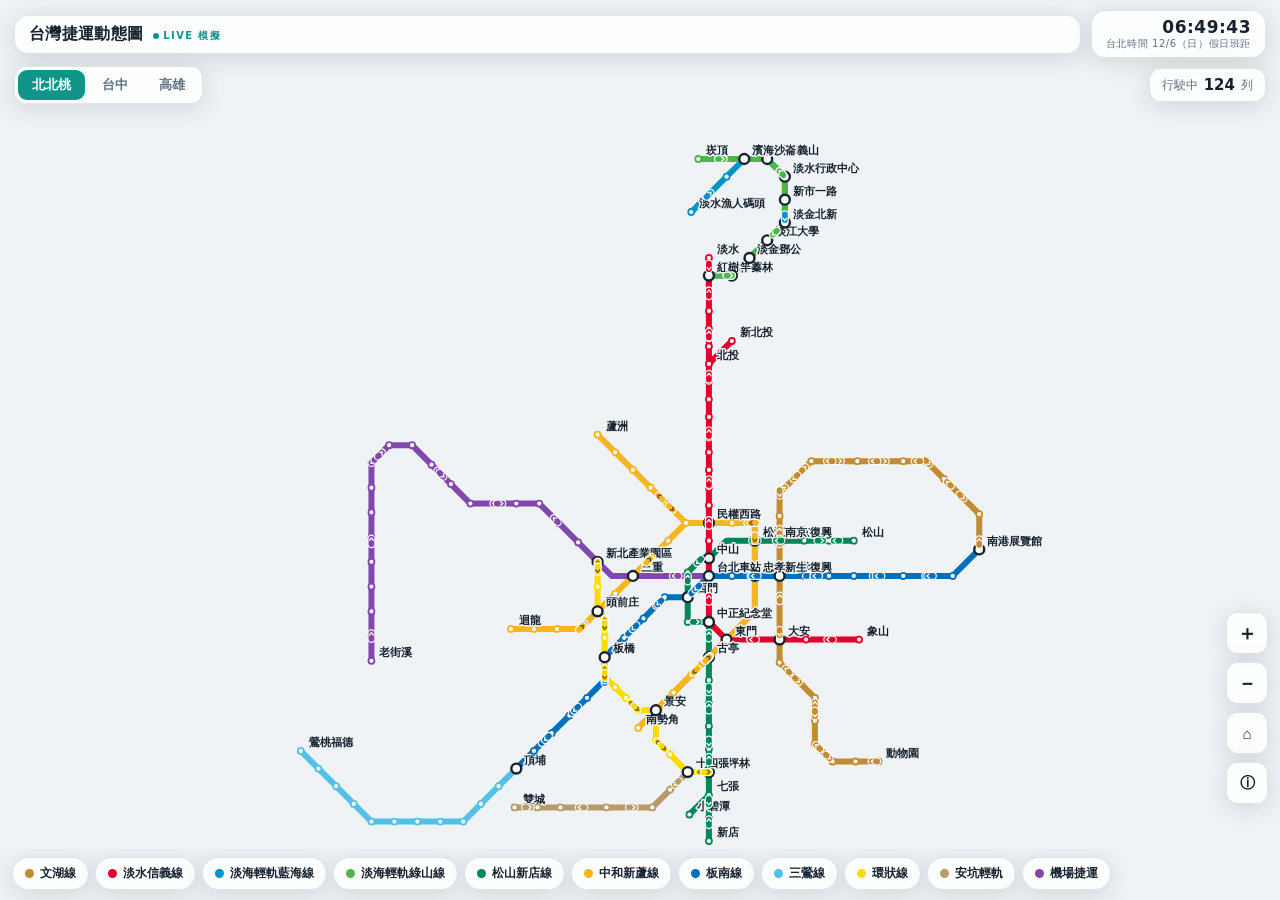
==== index.html @ de14f26e "feat: migrate Taiwan MRT live tracker" ====
<!doctype html>
<html lang="zh-Hant">
<head>
<meta charset="utf-8">
<meta name="viewport" content="width=device-width, initial-scale=1, viewport-fit=cover">
<meta name="theme-color" content="#0B141F" media="(prefers-color-scheme: dark)">
<meta name="theme-color" content="#EFF3F6" media="(prefers-color-scheme: light)">
<title>台灣捷運動態圖</title>
<style>
  :root {
    --bg: #EFF3F6;
    --panel: rgba(255, 255, 255, 0.88);
    --panel-solid: #FFFFFF;
    --ink: #16222E;
    --muted: #5F7183;
    --hairline: rgba(22, 34, 46, 0.12);
    --accent: #0E9488;
    --halo: #EFF3F6;
    --shadow: 0 4px 24px rgba(22, 34, 46, 0.14);
  }
  @media (prefers-color-scheme: dark) {
    :root {
      --bg: #0B141F;
      --panel: rgba(16, 30, 46, 0.86);
      --panel-solid: #12202F;
      --ink: #E9F1F8;
      --muted: #93A6B8;
      --hairline: rgba(233, 241, 248, 0.12);
      --accent: #35C3B0;
      --halo: #0B141F;
      --shadow: 0 4px 24px rgba(0, 0, 0, 0.45);
    }
  }
  :root[data-theme="light"] {
    --bg: #EFF3F6;
    --panel: rgba(255, 255, 255, 0.88);
    --panel-solid: #FFFFFF;
    --ink: #16222E;
    --muted: #5F7183;
    --hairline: rgba(22, 34, 46, 0.12);
    --accent: #0E9488;
    --halo: #EFF3F6;
    --shadow: 0 4px 24px rgba(22, 34, 46, 0.14);
  }
  :root[data-theme="dark"] {
    --bg: #0B141F;
    --panel: rgba(16, 30, 46, 0.86);
    --panel-solid: #12202F;
    --ink: #E9F1F8;
    --muted: #93A6B8;
    --hairline: rgba(233, 241, 248, 0.12);
    --accent: #35C3B0;
    --halo: #0B141F;
    --shadow: 0 4px 24px rgba(0, 0, 0, 0.45);
  }

  * { margin: 0; padding: 0; box-sizing: border-box; }
  html, body { height: 100%; }
  body {
    background: var(--bg);
    color: var(--ink);
    font-family: -apple-system, "PingFang TC", "Noto Sans TC", "Microsoft JhengHei", system-ui, sans-serif;
    overflow: hidden;
    position: fixed;
    inset: 0;
    -webkit-user-select: none;
    user-select: none;
  }
  #map {
    position: absolute;
    inset: 0;
    touch-action: none;
    cursor: grab;
  }
  #map.dragging { cursor: grabbing; }

  .topbar {
    position: absolute;
    top: 0; left: 0; right: 0;
    padding: calc(10px + env(safe-area-inset-top)) 14px 10px;
    display: flex;
    flex-direction: column;
    gap: 8px;
    pointer-events: none;
    z-index: 10;
  }
  .topbar .row {
    display: flex;
    align-items: center;
    gap: 10px;
  }
  .brand {
    pointer-events: auto;
    background: var(--panel);
    -webkit-backdrop-filter: blur(12px);
    backdrop-filter: blur(12px);
    border: 1px solid var(--hairline);
    border-radius: 14px;
    box-shadow: var(--shadow);
    padding: 8px 14px;
    display: flex;
    align-items: baseline;
    gap: 10px;
    flex: 1;
    min-width: 0;
  }
  .brand h1 {
    font-size: 16px;
    font-weight: 800;
    letter-spacing: 0.02em;
    white-space: nowrap;
  }
  .brand .live {
    font-size: 10px;
    font-weight: 700;
    letter-spacing: 0.14em;
    color: var(--accent);
    display: inline-flex;
    align-items: center;
    gap: 4px;
  }
  .brand .live::before {
    content: "";
    width: 6px; height: 6px;
    border-radius: 50%;
    background: var(--accent);
    animation: pulse 2s infinite;
  }
  @keyframes pulse { 0%,100% { opacity: 1; } 50% { opacity: 0.25; } }
  @media (prefers-reduced-motion: reduce) {
    .brand .live::before { animation: none; }
  }
  .clockbox {
    pointer-events: auto;
    background: var(--panel);
    -webkit-backdrop-filter: blur(12px);
    backdrop-filter: blur(12px);
    border: 1px solid var(--hairline);
    border-radius: 14px;
    box-shadow: var(--shadow);
    padding: 6px 14px;
    text-align: right;
  }
  .clockbox .time {
    font-size: 17px;
    font-weight: 700;
    font-variant-numeric: tabular-nums;
    letter-spacing: 0.03em;
  }
  .clockbox .sub {
    font-size: 10px;
    color: var(--muted);
    letter-spacing: 0.06em;
  }
  .row2 { justify-content: space-between; }
  .tabs {
    pointer-events: auto;
    display: inline-flex;
    background: var(--panel);
    -webkit-backdrop-filter: blur(12px);
    backdrop-filter: blur(12px);
    border: 1px solid var(--hairline);
    border-radius: 12px;
    box-shadow: var(--shadow);
    padding: 3px;
    gap: 3px;
  }
  .tabs button {
    appearance: none;
    border: 0;
    background: transparent;
    color: var(--muted);
    font: inherit;
    font-size: 13px;
    font-weight: 700;
    padding: 6px 14px;
    border-radius: 9px;
    cursor: pointer;
  }
  .tabs button.on {
    background: var(--accent);
    color: #fff;
  }
  .tabs button:focus-visible, .iconbtn:focus-visible, .chip:focus-visible {
    outline: 2px solid var(--accent);
    outline-offset: 2px;
  }
  .statpill {
    pointer-events: auto;
    background: var(--panel);
    -webkit-backdrop-filter: blur(12px);
    backdrop-filter: blur(12px);
    border: 1px solid var(--hairline);
    border-radius: 12px;
    box-shadow: var(--shadow);
    padding: 7px 12px;
    font-size: 12px;
    color: var(--muted);
    display: flex;
    align-items: center;
    gap: 6px;
    white-space: nowrap;
  }
  .statpill b {
    color: var(--ink);
    font-size: 15px;
    font-variant-numeric: tabular-nums;
  }

  .sidectl {
    position: absolute;
    right: 12px;
    bottom: calc(96px + env(safe-area-inset-bottom));
    display: flex;
    flex-direction: column;
    gap: 8px;
    z-index: 10;
  }
  .iconbtn {
    appearance: none;
    width: 42px; height: 42px;
    border-radius: 12px;
    border: 1px solid var(--hairline);
    background: var(--panel);
    -webkit-backdrop-filter: blur(12px);
    backdrop-filter: blur(12px);
    box-shadow: var(--shadow);
    color: var(--ink);
    font-size: 20px;
    font-weight: 600;
    cursor: pointer;
    display: grid;
    place-items: center;
  }

  .legend {
    position: absolute;
    left: 0; right: 0;
    bottom: 0;
    padding: 8px 12px calc(10px + env(safe-area-inset-bottom));
    display: flex;
    gap: 6px;
    overflow-x: auto;
    z-index: 10;
    scrollbar-width: none;
  }
  .legend::-webkit-scrollbar { display: none; }
  .chip {
    appearance: none;
    border: 1px solid var(--hairline);
    background: var(--panel);
    -webkit-backdrop-filter: blur(12px);
    backdrop-filter: blur(12px);
    box-shadow: var(--shadow);
    color: var(--ink);
    font: inherit;
    font-size: 12px;
    font-weight: 600;
    padding: 7px 12px;
    border-radius: 999px;
    display: inline-flex;
    align-items: center;
    gap: 6px;
    white-space: nowrap;
    cursor: pointer;
    flex: 0 0 auto;
  }
  .chip .dot {
    width: 9px; height: 9px;
    border-radius: 50%;
    background: var(--c);
  }
  .chip.off { opacity: 0.4; }

  .popup {
    position: absolute;
    left: 12px; right: 12px;
    bottom: calc(52px + env(safe-area-inset-bottom));
    background: var(--panel-solid);
    border: 1px solid var(--hairline);
    border-radius: 16px;
    box-shadow: var(--shadow);
    padding: 12px 44px 12px 14px;
    z-index: 20;
    display: none;
    max-width: 420px;
    margin: 0 auto;
  }
  .popup.show { display: block; }
  .popup .linechip {
    display: inline-flex;
    align-items: center;
    gap: 6px;
    font-size: 11px;
    font-weight: 800;
    color: #fff;
    background: var(--c);
    border-radius: 6px;
    padding: 3px 8px;
    letter-spacing: 0.04em;
  }
  .popup h2 { font-size: 17px; font-weight: 800; margin-top: 6px; }
  .popup .meta { font-size: 12.5px; color: var(--muted); margin-top: 3px; line-height: 1.55; }
  .popup .meta b { color: var(--ink); font-variant-numeric: tabular-nums; }
  .popup .close {
    position: absolute;
    top: 8px; right: 8px;
    width: 30px; height: 30px;
    border-radius: 9px;
    border: 0;
    background: transparent;
    color: var(--muted);
    font-size: 17px;
    cursor: pointer;
  }

  .modal-scrim {
    position: absolute;
    inset: 0;
    background: rgba(5, 12, 20, 0.5);
    z-index: 30;
    display: none;
    align-items: flex-end;
    justify-content: center;
  }
  .modal-scrim.show { display: flex; }
  .modal {
    background: var(--panel-solid);
    border: 1px solid var(--hairline);
    border-radius: 18px 18px 0 0;
    box-shadow: var(--shadow);
    padding: 18px 18px calc(20px + env(safe-area-inset-bottom));
    width: 100%;
    max-width: 560px;
    max-height: 72vh;
    overflow-y: auto;
  }
  .modal h2 { font-size: 16px; font-weight: 800; margin-bottom: 10px; }
  .modal p, .modal li { font-size: 13.5px; line-height: 1.7; color: var(--muted); }
  .modal p b { color: var(--ink); }
  .modal ul { padding-left: 18px; margin: 6px 0 10px; }
  .modal .okbtn {
    margin-top: 8px;
    width: 100%;
    padding: 11px;
    border: 0;
    border-radius: 12px;
    background: var(--accent);
    color: #fff;
    font: inherit;
    font-size: 14px;
    font-weight: 700;
    cursor: pointer;
  }
  .offbanner {
    position: absolute;
    top: calc(112px + env(safe-area-inset-top));
    left: 50%;
    transform: translateX(-50%);
    background: var(--panel-solid);
    border: 1px solid var(--hairline);
    border-radius: 12px;
    box-shadow: var(--shadow);
    padding: 8px 16px;
    font-size: 13px;
    color: var(--muted);
    z-index: 9;
    display: none;
    white-space: nowrap;
  }
  .offbanner.show { display: block; }
</style>
</head>
<body>

<canvas id="map"></canvas>

<div class="topbar">
  <div class="row">
    <div class="brand">
      <h1>台灣捷運動態圖</h1>
      <span class="live">LIVE 模擬</span>
    </div>
    <div class="clockbox">
      <div class="time" id="clock">--:--:--</div>
      <div class="sub" id="clocksub">台北時間</div>
    </div>
  </div>
  <div class="row row2">
    <div class="tabs" role="tablist">
      <button id="tab0" class="on" role="tab" aria-selected="true">北北桃</button>
      <button id="tab1" role="tab" aria-selected="false">台中</button>
      <button id="tab2" role="tab" aria-selected="false">高雄</button>
    </div>
    <div class="statpill">行駛中 <b id="traincount">0</b> 列</div>
  </div>
</div>

<div class="offbanner" id="offbanner">目前非營運時間，首班車約 06:00 發出</div>

<div class="sidectl">
  <button class="iconbtn" id="zin" aria-label="放大">＋</button>
  <button class="iconbtn" id="zout" aria-label="縮小">－</button>
  <button class="iconbtn" id="zfit" aria-label="回到全圖" style="font-size:15px">⌂</button>
  <button class="iconbtn" id="info" aria-label="說明" style="font-size:15px">ⓘ</button>
</div>

<div class="legend" id="legend"></div>

<div class="popup" id="popup">
  <button class="close" id="popclose" aria-label="關閉">✕</button>
  <span class="linechip" id="popline"></span>
  <h2 id="poptitle"></h2>
  <div class="meta" id="popmeta"></div>
</div>

<div class="modal-scrim" id="scrim">
  <div class="modal">
    <h2>關於這張圖</h2>
    <p><b>這是依官方班距推算的即時模擬</b>，不是車載 GPS 定位——台灣各捷運系統並未公開逐車位置。列車依各線首末班時間、平日尖離峰／假日班距與站間實際距離、平均旅速推算目前位置，全部以台北時間同步，任何人任何時候打開看到的畫面都一致。路線圖採「標準路網圖」式的示意排版（45°／90° 折線、等距站點），非地理實際位置。</p>
    <p><b>涵蓋路網（2026-07 營運中路段）</b></p>
    <ul>
      <li>台北捷運：文湖、淡水信義（含新北投支線）、松山新店（含小碧潭支線）、中和新蘆（蘆洲／迴龍雙分支）、板南、環狀線</li>
      <li>新北捷運：三鶯線（2026-06-30 通車，試營運期間僅 10:00–20:00 行駛）、淡海輕軌綠山線／藍海線（紅樹林—崁頂／漁人碼頭，共用路段兩線交錯）、安坑輕軌（雙城—十四張）</li>
      <li>桃園機場捷運（台北車站—老街溪，以普通車班距模擬）</li>
      <li>台中捷運綠線（北屯總站—高鐵台中站）</li>
      <li>高雄捷運紅線（小港—岡山）、橘線、環狀輕軌（全環）</li>
    </ul>
    <p>點列車可看路線、方向與下一站；點車站可看站名與交會路線。底部色塊可開關各路線。班距為 2026 年 7 月整理之近似值；國定假日以週末班距視之。未含台鐵／高鐵與貓空纜車。</p>
    <button class="okbtn" id="scrimok">開始看車</button>
  </div>
</div>

<script>
"use strict";

/* ================= 路網資料（2026-07）=================
   st: [代碼, 站名, 緯度, 經度, 圖上x, 圖上y]
       緯經度只用來算站間實際距離（行車時間）；畫面位置用圖上座標（路網圖式排版）。
   vias: {正向段索引: [[x,y],...]} 站與站之間的折點（維持 45°/90° 走線）
   hw: fd 首班(分)、ld 末班(分)、pk 平日尖峰班距、op 離峰、lt 深夜(23:00後)、
       hl 假日、dw 停站秒數、v 平均旅速 km/h                       */
const NET = [
 { id:"br", region:0, name:"文湖線", color:"#C48C31", svc:[
   { name:"動物園—南港展覽館", hw:{fd:360,ld:1440,pk:2.5,op:5,lt:8,hl:4.5,dw:20,v:29}, st:[
     ["BR01","動物園",24.9983,121.5794,19.6,28.5],["BR02","木柵",24.9982,121.5731,18.3,28.5],["BR03","萬芳社區",24.9986,121.5680,17,28.5],
     ["BR04","萬芳醫院",24.9994,121.5582,16,27.5],["BR05","辛亥",25.0052,121.5570,16,26.2],["BR06","麟光",25.0184,121.5589,16,24.9],
     ["BR07","六張犁",25.0239,121.5533,15,23.9],["BR08","科技大樓",25.0261,121.5435,14,22.9],["BR09","大安",25.0328,121.5434,14,21.6],
     ["BR10","忠孝復興",25.0418,121.5440,14,18],["BR11","南京復興",25.0521,121.5438,14,16],["BR12","中山國中",25.0609,121.5439,14,14.6],
     ["BR13","松山機場",25.0630,121.5517,14,13.3],["BR14","大直",25.0796,121.5469,14.9,12.4],["BR15","劍南路",25.0848,121.5555,15.8,11.5],
     ["BR16","西湖",25.0821,121.5669,17.1,11.5],["BR17","港墘",25.0800,121.5750,18.4,11.5],["BR18","文德",25.0785,121.5849,19.7,11.5],
     ["BR19","內湖",25.0837,121.5946,21,11.5],["BR20","大湖公園",25.0837,121.6022,22.3,11.5],["BR21","葫洲",25.0725,121.6075,23.3,12.5],
     ["BR22","東湖",25.0672,121.6115,24.3,13.5],["BR23","南港軟體園區",25.0599,121.6158,25.3,14.5],["BR24","南港展覽館",25.0553,121.6174,25.3,16.5]]}]},
 { id:"r", region:0, name:"淡水信義線", color:"#E3002C", svc:[
   { name:"淡水—象山", hw:{fd:360,ld:1440,pk:4,op:7,lt:10,hl:6,dw:25,v:34}, st:[
     ["R28","淡水",25.1678,121.4455,10,0],["R27","紅樹林",25.1541,121.4589,10,1],["R26","竹圍",25.1369,121.4596,10,2],
     ["R25","關渡",25.1255,121.4671,10,3],["R24","忠義",25.1310,121.4734,10,4],["R23","復興崗",25.1374,121.4854,10,5],
     ["R22","北投",25.1319,121.4987,10,6],["R21","奇岩",25.1256,121.5011,10,7],["R20","唭哩岸",25.1206,121.5061,10,8],
     ["R19","石牌",25.1145,121.5155,10,9],["R18","明德",25.1097,121.5186,10,10],["R17","芝山",25.1029,121.5225,10,11],
     ["R16","士林",25.0936,121.5262,10,12],["R15","劍潭",25.0847,121.5250,10,13],["R14","圓山",25.0713,121.5200,10,14],
     ["R13","民權西路",25.0629,121.5194,10,15],["R12","雙連",25.0578,121.5206,10,16],["R11","中山",25.0527,121.5203,10,17],
     ["R10","台北車站",25.0462,121.5175,10,18],["R09","台大醫院",25.0413,121.5162,10,19.3],["R08","中正紀念堂",25.0325,121.5181,10,20.6],
     ["R07","東門",25.0339,121.5288,11,21.6],["R06","大安森林公園",25.0333,121.5346,12.5,21.6],["R05","大安",25.0328,121.5434,14,21.6],
     ["R04","信義安和",25.0330,121.5527,15.5,21.6],["R03","台北101/世貿",25.0330,121.5633,17,21.6],["R02","象山",25.0330,121.5697,18.5,21.6]]},
   { name:"北投—新北投", hw:{fd:365,ld:1440,pk:7,op:9,lt:12,hl:9,dw:25,v:24}, st:[
     ["R22","北投",25.1319,121.4987,10,6],["R22A","新北投",25.1369,121.5025,11.3,4.7]]}]},
 { id:"vb", region:0, name:"淡海輕軌藍海線", color:"#0093C8", svc:[
   { name:"紅樹林—淡水漁人碼頭", hw:{fd:360,ld:1440,pk:9,op:15,lt:15,hl:12,dw:20,v:21}, st:[
     ["V01","紅樹林",25.1541,121.4589,10,1],["V02","竿蓁林",25.1590,121.4630,11.3,1],["V03","淡金鄧公",25.1645,121.4660,12.3,0],
     ["V04","淡江大學",25.1700,121.4680,13.3,-1],["V05","淡金北新",25.1755,121.4655,14.3,-2],["V06","新市一路",25.1795,121.4605,14.3,-3.3],
     ["V07","淡水行政中心",25.1825,121.4550,14.3,-4.6],["V08","濱海義山",25.1845,121.4495,13.3,-5.6],["V09","濱海沙崙",25.1830,121.4440,12,-5.6],
     ["V28","台北海洋大學",25.1800,121.4390,11,-4.6],["V27","沙崙",25.1780,121.4340,10,-3.6],["V26","淡水漁人碼頭",25.1755,121.4285,9,-2.6]]}]},
 { id:"vg", region:0, name:"淡海輕軌綠山線", color:"#4CB648", svc:[
   { name:"紅樹林—崁頂", hw:{fd:360,ld:1440,pk:7.5,op:15,lt:15,hl:12,dw:20,v:21}, st:[
     ["V01","紅樹林",25.1541,121.4589,10,1],["V02","竿蓁林",25.1590,121.4630,11.3,1],["V03","淡金鄧公",25.1645,121.4660,12.3,0],
     ["V04","淡江大學",25.1700,121.4680,13.3,-1],["V05","淡金北新",25.1755,121.4655,14.3,-2],["V06","新市一路",25.1795,121.4605,14.3,-3.3],
     ["V07","淡水行政中心",25.1825,121.4550,14.3,-4.6],["V08","濱海義山",25.1845,121.4495,13.3,-5.6],["V09","濱海沙崙",25.1830,121.4440,12,-5.6],
     ["V10","淡海新市鎮",25.1855,121.4385,10.7,-5.6],["V11","崁頂",25.1880,121.4330,9.4,-5.6]]}]},
 { id:"g", region:0, name:"松山新店線", color:"#008659", svc:[
   { name:"松山—新店", hw:{fd:360,ld:1440,pk:4.5,op:7,lt:10,hl:6,dw:25,v:32},
     vias:{4:[[11,16]],5:[[9.6,17]]}, st:[
     ["G19","松山",25.0499,121.5776,18.2,16],["G18","南京三民",25.0516,121.5646,16.8,16],["G17","台北小巨蛋",25.0518,121.5527,15.4,16],
     ["G16","南京復興",25.0521,121.5438,14,16],["G15","松江南京",25.0521,121.5333,12.6,16],["G14","中山",25.0527,121.5203,10,17],
     ["G13","北門",25.0491,121.5107,8.8,17.8],["G12","西門",25.0421,121.5081,8.8,19.2],["G11","小南門",25.0355,121.5109,8.8,20.6],
     ["G10","中正紀念堂",25.0325,121.5181,10,20.6],["G09","古亭",25.0261,121.5228,10,22.6],["G08","台電大樓",25.0206,121.5283,10,23.9],
     ["G07","公館",25.0148,121.5344,10,25.2],["G06","萬隆",25.0021,121.5389,10,26.5],["G05","景美",24.9928,121.5410,10,27.8],
     ["G04","大坪林",24.9829,121.5414,10,29.1],["G03","七張",24.9752,121.5432,10,30.4],["G02","新店區公所",24.9677,121.5412,10,31.7],
     ["G01","新店",24.9578,121.5386,10,33]]},
   { name:"七張—小碧潭", hw:{fd:365,ld:1435,pk:10,op:12,lt:15,hl:12,dw:25,v:24}, st:[
     ["G03","七張",24.9752,121.5432,10,30.4],["G03A","小碧潭",24.9718,121.5299,8.9,31.5]]}]},
 { id:"o", region:0, name:"中和新蘆線", color:"#F8B61C", svc:[
   { name:"南勢角—迴龍", hw:{fd:360,ld:1440,pk:6,op:10,lt:12,hl:10,dw:25,v:32},
     vias:{5:[[12.6,20]]}, st:[
     ["O01","南勢角",24.9899,121.5088,6,26.6],["O02","景安",24.9938,121.5045,7,25.6],["O03","永安市場",25.0025,121.5111,8,24.6],
     ["O04","頂溪",25.0138,121.5155,9,23.6],["O05","古亭",25.0261,121.5228,10,22.6],["O06","東門",25.0339,121.5288,11,21.6],
     ["O07","忠孝新生",25.0424,121.5327,12.6,18],["O08","松江南京",25.0521,121.5333,12.6,16],["O09","行天宮",25.0598,121.5333,12.6,15],
     ["O10","中山國小",25.0628,121.5265,11.3,15],["O11","民權西路",25.0629,121.5194,10,15],["O12","大橋頭",25.0631,121.5127,8.7,15],
     ["O13","台北橋",25.0632,121.5005,7.7,16],["O14","菜寮",25.0602,121.4925,6.7,17],["O15","三重",25.0558,121.4847,5.7,18],
     ["O16","先嗇宮",25.0466,121.4718,4.7,19],["O17","頭前庄",25.0398,121.4600,3.7,20],["O18","新莊",25.0362,121.4525,2.7,21],
     ["O19","輔大",25.0328,121.4354,1.4,21],["O20","丹鳳",25.0290,121.4222,0.1,21],["O21","迴龍",25.0225,121.4113,-1.2,21]]},
   { name:"南勢角—蘆洲", hw:{fd:360,ld:1440,pk:6,op:10,lt:12,hl:10,dw:25,v:32},
     vias:{5:[[12.6,20]]}, st:[
     ["O01","南勢角",24.9899,121.5088,6,26.6],["O02","景安",24.9938,121.5045,7,25.6],["O03","永安市場",25.0025,121.5111,8,24.6],
     ["O04","頂溪",25.0138,121.5155,9,23.6],["O05","古亭",25.0261,121.5228,10,22.6],["O06","東門",25.0339,121.5288,11,21.6],
     ["O07","忠孝新生",25.0424,121.5327,12.6,18],["O08","松江南京",25.0521,121.5333,12.6,16],["O09","行天宮",25.0598,121.5333,12.6,15],
     ["O10","中山國小",25.0628,121.5265,11.3,15],["O11","民權西路",25.0629,121.5194,10,15],["O12","大橋頭",25.0631,121.5127,8.7,15],
     ["O50","三重國小",25.0705,121.4966,7.7,14],["O51","三和國中",25.0768,121.4869,6.7,13],["O52","徐匯中學",25.0805,121.4785,5.7,12],
     ["O53","三民高中",25.0857,121.4738,4.7,11],["O54","蘆洲",25.0918,121.4646,3.7,10]]}]},
 { id:"bl", region:0, name:"板南線", color:"#0070BD", svc:[
   { name:"頂埔—南港展覽館", hw:{fd:360,ld:1440,pk:3,op:6,lt:10,hl:5,dw:25,v:33}, st:[
     ["BL01","頂埔",24.9602,121.4201,-0.9,28.9],["BL02","永寧",24.9668,121.4362,0.1,27.9],["BL03","土城",24.9732,121.4441,1.1,26.9],
     ["BL04","海山",24.9855,121.4488,2.1,25.9],["BL05","亞東醫院",24.9982,121.4525,3.1,24.9],["BL06","府中",25.0083,121.4592,4.1,23.9],
     ["BL07","板橋",25.0139,121.4622,4.1,22.6],["BL08","新埔",25.0234,121.4685,5.2,21.5],["BL09","江子翠",25.0300,121.4724,6.3,20.4],
     ["BL10","龍山寺",25.0353,121.4999,7.5,19.2],["BL11","西門",25.0421,121.5081,8.8,19.2],["BL12","台北車站",25.0462,121.5175,10,18],
     ["BL13","善導寺",25.0446,121.5236,11.3,18],["BL14","忠孝新生",25.0424,121.5327,12.6,18],["BL15","忠孝復興",25.0418,121.5440,14,18],
     ["BL16","忠孝敦化",25.0416,121.5514,15.4,18],["BL17","國父紀念館",25.0413,121.5576,16.8,18],["BL18","市政府",25.0411,121.5652,18.2,18],
     ["BL19","永春",25.0409,121.5766,19.6,18],["BL20","後山埤",25.0450,121.5827,21,18],["BL21","昆陽",25.0505,121.5934,22.4,18],
     ["BL22","南港",25.0521,121.6067,23.8,18],["BL23","南港展覽館",25.0553,121.6174,25.3,16.5]]}]},
 { id:"lb", region:0, name:"三鶯線", color:"#54C0E8", svc:[
   { name:"頂埔—鶯桃福德（試營運）", hw:{fd:600,ld:1200,pk:10,op:12,lt:12,hl:10,dw:25,v:33}, st:[
     ["LB01","頂埔",24.9602,121.4201,-0.9,28.9],["LB02","媽祖田",24.9482,121.4085,-1.9,29.9],["LB03","長壽山",24.9403,121.3965,-2.9,30.9],
     ["LB04","橫溪",24.9345,121.3855,-3.9,31.9],["LB05","龍埔",24.9328,121.3752,-5.2,31.9],["LB06","三峽",24.9350,121.3690,-6.5,31.9],
     ["LB07","台北大學",24.9425,121.3672,-7.8,31.9],["LB08","鶯歌車站",24.9540,121.3543,-9.1,31.9],["LB09","陶瓷老街",24.9495,121.3468,-10.1,30.9],
     ["LB10","國華",24.9532,121.3405,-11.1,29.9],["LB11","永吉公園",24.9583,121.3340,-12.1,28.9],["LB12","鶯桃福德",24.9638,121.3287,-13.1,27.9]]}]},
 { id:"y", region:0, name:"環狀線", color:"#FEDB00", svc:[
   { name:"大坪林—新北產業園區", hw:{fd:360,ld:1440,pk:4.5,op:7,lt:10,hl:7,dw:25,v:30},
     vias:{10:[[4.1,20.4]]}, st:[
     ["Y07","大坪林",24.9829,121.5414,10,29.1],["Y08","十四張",24.9769,121.5334,8.8,29.1],["Y09","秀朗橋",24.9903,121.5250,7.8,28.1],
     ["Y10","景平",24.9925,121.5165,7,27.3],["Y11","景安",24.9938,121.5045,7,25.6],["Y12","中和",24.9998,121.4963,6,25.6],
     ["Y13","橋和",25.0053,121.4907,5.3,24.9],["Y14","中原",25.0083,121.4844,4.7,24.3],["Y15","板新",25.0143,121.4720,4.1,23.7],
     ["Y16","板橋",25.0139,121.4622,4.1,22.6],["Y17","新埔民生",25.0261,121.4677,4.1,21.5],["Y18","頭前庄",25.0398,121.4600,3.7,20],
     ["Y19","幸福",25.0503,121.4589,3.7,18.6],["Y20","新北產業園區",25.0616,121.4598,3.7,17.2]]}]},
 { id:"k", region:0, name:"安坑輕軌", color:"#B99A6B", svc:[
   { name:"雙城—十四張", hw:{fd:360,ld:1440,pk:9,op:15,lt:15,hl:12,dw:20,v:15}, st:[
     ["K01","雙城",24.9604,121.4972,-1,31.1],["K02","玫瑰中國城",24.9628,121.5041,0.3,31.1],["K03","台北小城",24.9652,121.5093,1.6,31.1],
     ["K04","耕莘安康院區",24.9678,121.5138,2.9,31.1],["K05","景文科大",24.9712,121.5188,4.2,31.1],["K06","安康",24.9728,121.5228,5.5,31.1],
     ["K07","陽光運動公園",24.9698,121.5292,6.8,31.1],["K08","新和國小",24.9706,121.5338,7.8,30.1],["K09","十四張",24.9769,121.5334,8.8,29.1]]}]},
 { id:"a", region:0, name:"機場捷運", color:"#8246AF", svc:[
   { name:"台北車站—老街溪（普通車）", hw:{fd:360,ld:1410,pk:11,op:15,lt:15,hl:12,dw:25,v:45},
     vias:{1:[[4.5,18]]}, st:[
     ["A1","台北車站",25.0480,121.5129,10,18],["A2","三重",25.0558,121.4847,5.7,18],["A3","新北產業園區",25.0616,121.4598,3.7,17.2],
     ["A4","新莊副都心",25.0578,121.4438,2.6,16.1],["A5","泰山",25.0530,121.4300,1.5,15],["A6","泰山貴和",25.0380,121.4142,0.4,13.9],
     ["A7","體育大學",25.0345,121.3744,-0.9,13.9],["A8","長庚醫院",25.0577,121.3660,-2.2,13.9],["A9","林口",25.0684,121.3599,-3.5,13.9],
     ["A10","山鼻",25.0838,121.3227,-4.6,12.8],["A11","坑口",25.0810,121.2846,-5.7,11.7],["A12","機場第一航廈",25.0797,121.2342,-6.8,10.6],
     ["A13","機場第二航廈",25.0772,121.2306,-8.1,10.6],["A14a","機場旅館",25.0700,121.2237,-9.1,11.6],["A15","大園",25.0576,121.2013,-9.1,13],
     ["A16","橫山",25.0416,121.1913,-9.1,14.4],["A17","領航",25.0243,121.1856,-9.1,15.8],["A18","高鐵桃園站",25.0130,121.2147,-9.1,17.2],
     ["A19","桃園體育園區",24.9990,121.2200,-9.1,18.6],["A20","興南",24.9860,121.2225,-9.1,20],["A21","環北",24.9659,121.2200,-9.1,21.4],
     ["A22","老街溪",24.9573,121.2159,-9.1,22.8]]}]},
 { id:"tc", region:1, name:"台中捷運綠線", color:"#78BE20", svc:[
   { name:"北屯總站—高鐵台中站", hw:{fd:360,ld:1440,pk:6.5,op:9,lt:10,hl:9,dw:25,v:35}, st:[
     ["103a","北屯總站",24.1834,120.7089,13,0],["103","舊社",24.1793,120.7053,13,1.3],["104","松竹",24.1750,120.7000,12.2,2.1],
     ["105","四維國小",24.1688,120.6918,11.4,2.9],["106","文心崇德",24.1656,120.6862,10.6,3.7],["107","文心中清",24.1640,120.6738,9.8,4.5],
     ["108","文華高中",24.1620,120.6647,9,5.3],["109","文心櫻花",24.1598,120.6577,8.2,6.1],["110","市政府",24.1580,120.6525,7.4,6.9],
     ["111","水安宮",24.1520,120.6472,7.4,8.2],["112","文心森林公園",24.1472,120.6437,7.4,9.5],["113","南屯",24.1418,120.6432,7.4,10.8],
     ["114","豐樂公園",24.1345,120.6442,7.4,12.1],["115","大慶",24.1210,120.6465,7.4,13.4],["116","九張犁",24.1128,120.6396,6.5,14.3],
     ["117","九德",24.1076,120.6332,5.6,15.2],["118","烏日",24.1049,120.6237,4.7,16.1],["119","高鐵台中站",24.1120,120.6157,3.8,17]]}]},
 { id:"kr", region:2, name:"高捷紅線", color:"#E4002B", svc:[
   { name:"小港—岡山", hw:{fd:360,ld:1440,pk:4.5,op:8,lt:10,hl:7,dw:25,v:36}, st:[
     ["R3","小港",22.5651,120.3538,6,24],["R4","高雄國際機場",22.5709,120.3437,6,22.8],["R4A","草衙",22.5766,120.3358,6,21.6],
     ["R5","前鎮高中",22.5866,120.3242,6,20.4],["R6","凱旋",22.5952,120.3184,6,19.2],["R7","獅甲",22.6033,120.3122,6,18],
     ["R8","三多商圈",22.6136,120.3066,6,16.8],["R9","中央公園",22.6247,120.3021,6,15.6],["R10","美麗島",22.6314,120.3021,6,14.4],
     ["R11","高雄車站",22.6394,120.3025,6,13.2],["R12","後驛",22.6478,120.3023,6,12],["R13","凹子底",22.6570,120.3030,6,10.8],
     ["R14","巨蛋",22.6666,120.3029,6,9.6],["R15","生態園區",22.6752,120.3027,6,8.4],["R16","左營/高鐵",22.6873,120.3072,6,7.2],
     ["R17","世運",22.7000,120.2951,6,6],["R18","油廠國小",22.7108,120.2896,6,4.8],["R19","楠梓加工區",22.7263,120.2870,6,3.6],
     ["R20","後勁",22.7326,120.2884,6,2.4],["R21","都會公園",22.7407,120.2897,6,1.2],["R22","青埔",22.7521,120.2900,6,0],
     ["R23","橋頭糖廠",22.7561,120.3057,6,-1.2],["R24","橋頭火車站",22.7593,120.3089,6,-2.4],["R24A","南岡山",22.7786,120.2947,6,-3.6],
     ["RK1","岡山",22.7966,120.3022,6,-4.8]]}]},
 { id:"ko", region:2, name:"高捷橘線", color:"#F7941D", svc:[
   { name:"西子灣—大寮", hw:{fd:360,ld:1440,pk:5,op:8,lt:10,hl:8,dw:25,v:33}, st:[
     ["O1","西子灣",22.6215,120.2814,0.8,14.4],["O2","鹽埕埔",22.6247,120.2857,2.1,14.4],["O4","市議會",22.6300,120.2937,3.4,14.4],
     ["O5","美麗島",22.6314,120.3021,6,14.4],["O6","信義國小",22.6304,120.3103,7.3,14.4],["O7","文化中心",22.6295,120.3183,8.6,14.4],
     ["O8","五塊厝",22.6287,120.3249,9.9,14.4],["O9","技擊館",22.6279,120.3330,11.2,14.4],["O10","衛武營",22.6272,120.3420,12.5,14.4],
     ["O11","鳳山西站",22.6266,120.3495,13.8,14.4],["O12","鳳山",22.6270,120.3585,15.1,14.4],["O13","大東",22.6255,120.3671,16.4,14.4],
     ["O14","鳳山國中",22.6270,120.3744,17.7,14.4],["OT1","大寮",22.6318,120.3956,19.3,14.4]]}]},
 { id:"kc", region:2, name:"環狀輕軌", color:"#6CBE45", svc:[
   { name:"全環線", loop:true, hw:{fd:390,ld:1320,pk:10,op:12,lt:15,hl:10,dw:20,v:18}, st:[
     ["C1","籬仔內",22.6062,120.3232,10.4,19.8],["C2","凱旋瑞田",22.6019,120.3200,9.2,19.8],["C3","前鎮之星",22.5989,120.3163,8,19.8],
     ["C4","凱旋中華",22.5966,120.3115,6.8,19.8],["C5","夢時代",22.5951,120.3065,5.6,19.8],["C6","經貿園區",22.6010,120.3040,4.7,18.9],
     ["C7","軟體園區",22.6053,120.3005,4,18.2],["C8","高雄展覽館",22.6093,120.2996,3.3,17.5],["C9","旅運中心",22.6120,120.2960,2.6,16.8],
     ["C10","光榮碼頭",22.6178,120.2925,1.9,16.1],["C11","真愛碼頭",22.6203,120.2872,1.6,15.1],["C12","駁二大義",22.6199,120.2837,1.6,13.9],
     ["C13","駁二蓬萊",22.6205,120.2790,1.6,12.9],["C14","哈瑪星",22.6220,120.2758,1.6,11.9],["C15","壽山公園",22.6270,120.2760,1.6,10.9],
     ["C16","文武聖殿",22.6318,120.2778,1.6,9.9],["C17","鼓山區公所",22.6367,120.2790,1.6,8.9],["C18","鼓山",22.6410,120.2803,1.6,7.9],
     ["C19","馬卡道",22.6470,120.2828,1.6,6.4],["C20","台鐵美術館",22.6524,120.2861,2.6,5.4],["C21A","內惟藝術中心",22.6559,120.2884,3.9,5.4],
     ["C21","美術館",22.6592,120.2926,5.2,5.4],["C22","聯合醫院",22.6631,120.2986,6.5,5.4],["C23","龍華國小",22.6600,120.3060,7.8,5.4],
     ["C24","愛河之心",22.6608,120.3106,9.1,5.4],["C25","新上國小",22.6588,120.3162,10.4,6.7],["C26","灣仔內",22.6538,120.3227,10.4,8],
     ["C27","鼎山街",22.6488,120.3268,10.4,9.2],["C28","高雄高工",22.6428,120.3290,10.4,10.4],["C29","樹德家商",22.6362,120.3300,10.4,11.6],
     ["C30","科工館",22.6310,120.3300,10.4,13.2],["C31","聖功醫院",22.6250,120.3300,10.4,15.6],["C32","凱旋公園",22.6155,120.3282,10.4,17.7]]}]}
];

/* ================= 幾何 ================= */
function haversineKm(a, b) {
  const dLat = (b[2] - a[2]) * Math.PI / 180;
  const dLng = (b[3] - a[3]) * Math.PI / 180;
  const la1 = a[2] * Math.PI / 180, la2 = b[2] * Math.PI / 180;
  const h = Math.sin(dLat/2)**2 + Math.cos(la1) * Math.cos(la2) * Math.sin(dLng/2)**2;
  return 2 * 6371 * Math.asin(Math.sqrt(h));
}
function hexLuma(hex) {
  const n = parseInt(hex.slice(1), 16);
  return (0.299*(n>>16 & 255) + 0.587*(n>>8 & 255) + 0.114*(n & 255)) / 255;
}

/* ================= 場景預計算 ================= */
const REGIONS = [ { name:"北北桃", bounds:null }, { name:"台中", bounds:null }, { name:"高雄", bounds:null } ];
const services = [];
const stationIndex = new Map(); // region|站名 -> {name, code, region, pt, lines:Set, lineIds:Set}

for (const line of NET) {
  for (const svc of line.svc) {
    const st = svc.st;
    const n = st.length;
    const segCount = svc.loop ? n : n - 1;
    const segKm = [];
    for (let i = 0; i < segCount; i++) segKm.push(haversineKm(st[i], st[(i + 1) % n]));
    const vKmS = svc.hw.v / 3600;
    const segSec = segKm.map(d => d / vKmS);
    function profile(times) {
      const dep = [0];
      for (let i = 0; i < times.length; i++) {
        const isLastArrival = !svc.loop && i === times.length - 1;
        dep.push(dep[i] + times[i] + (isLastArrival ? 0 : svc.hw.dw));
      }
      return dep;
    }
    const fwd = profile(segSec);
    const segSecRev = segSec.slice().reverse();
    const rev = profile(segSecRev);
    const pts = st.map(s => ({ x: s[4], y: s[5] }));
    // 各正向段的折線（含 via 折點）與長度（圖上單位）
    const vias = svc.vias || {};
    const paths = [];
    for (let i = 0; i < segCount; i++) {
      const pp = [pts[i]];
      for (const v of (vias[i] || [])) pp.push({ x: v[0], y: v[1] });
      pp.push(pts[(i + 1) % n]);
      const cum = [0];
      for (let j = 1; j < pp.length; j++) cum.push(cum[j-1] + Math.hypot(pp[j].x - pp[j-1].x, pp[j].y - pp[j-1].y));
      paths.push({ pts: pp, cum, len: cum[cum.length - 1] });
    }
    services.push({
      line, svc, st, n, pts, paths, segKm, segSec, segSecRev,
      durFwd: fwd[fwd.length - 1], durRev: rev[rev.length - 1],
      depFwd: fwd, depRev: rev,
      terminalA: st[0][1], terminalB: st[n - 1][1]
    });
    for (const s of st) {
      const key = line.region + "|" + s[1];
      if (!stationIndex.has(key)) stationIndex.set(key, { name:s[1], code:s[0], region:line.region, pt:{x:s[4],y:s[5]}, lines:new Set(), lineIds:new Set() });
      const node = stationIndex.get(key);
      node.lines.add(line.name);
      node.lineIds.add(line.id);
    }
  }
}
const lineById = new Map(NET.map(l => [l.id, l]));
for (const r of [0,1,2]) {
  let x0=1e9, x1=-1e9, y0=1e9, y1=-1e9;
  for (const s of stationIndex.values()) {
    if (s.region !== r) continue;
    x0 = Math.min(x0, s.pt.x); x1 = Math.max(x1, s.pt.x);
    y0 = Math.min(y0, s.pt.y); y1 = Math.max(y1, s.pt.y);
  }
  REGIONS[r].bounds = { x0, x1, y0, y1 };
}
const terminalNames = new Set();
for (const sv of services) {
  terminalNames.add(sv.line.region + "|" + sv.terminalA);
  terminalNames.add(sv.line.region + "|" + sv.terminalB);
}

/* ================= 台北時間與時刻表 ================= */
function taipeiNow() {
  const t = Date.now() + 8 * 3600e3;   // 台灣固定 UTC+8、無夏令時間
  const d = new Date(t);
  const min = d.getUTCHours() * 60 + d.getUTCMinutes() + d.getUTCSeconds() / 60 + d.getUTCMilliseconds() / 60000;
  let svcMin = min, dow = d.getUTCDay();
  if (min < 180) { svcMin += 1440; dow = (dow + 6) % 7; } // 凌晨 3 點前算前一營運日
  const isHol = (dow === 0 || dow === 6);
  return { min, svcMin, isHol,
    hh: d.getUTCHours(), mm: d.getUTCMinutes(), ss: d.getUTCSeconds(),
    dateStr: (d.getUTCMonth()+1) + "/" + d.getUTCDate(),
    dowStr: "日一二三四五六"[d.getUTCDay()] };
}
function headwayAt(hw, tMin, isHol) {
  if (tMin >= 1380) return hw.lt;                 // 23:00 後
  if (isHol) return hw.hl;
  const h = tMin / 60;
  if ((h >= 7 && h < 9) || (h >= 17 && h < 19.5)) return hw.pk;
  return hw.op;
}
const schedCache = new Map();
function departures(sv, isHol) {
  const key = services.indexOf(sv) + "|" + (isHol ? "H" : "W");
  if (schedCache.has(key)) return schedCache.get(key);
  const hw = sv.svc.hw, list = [];
  let t = hw.fd;
  while (t <= hw.ld) { list.push(t); t += headwayAt(hw, t, isHol); }
  schedCache.set(key, list);
  return list;
}

/* ================= 列車位置推算 ================= */
function pointOnPath(path, frac, backward) {
  let s = frac * path.len;
  if (backward) s = path.len - s;
  const pts = path.pts, cum = path.cum;
  let k = 0;
  while (k < pts.length - 2 && s > cum[k + 1]) k++;
  const span = cum[k + 1] - cum[k] || 1e-9;
  const f = (s - cum[k]) / span;
  const a = pts[k], b = pts[k + 1];
  let hx = b.x - a.x, hy = b.y - a.y;
  if (backward) { hx = -hx; hy = -hy; }
  return { x: a.x + (b.x - a.x) * f, y: a.y + (b.y - a.y) * f, hx, hy };
}
function tripPos(sv, dir, elapsedSec) {
  const dep = dir === 0 ? sv.depFwd : sv.depRev;
  const dur = dir === 0 ? sv.durFwd : sv.durRev;
  if (elapsedSec < 0 || elapsedSec > dur) return null;
  const segCount = dep.length - 1;
  let i = 0;
  while (i < segCount - 1 && elapsedSec >= dep[i + 1]) i++;
  const segTimes = dir === 0 ? sv.segSec : sv.segSecRev;
  const runSec = segTimes[i];
  const inSeg = elapsedSec - dep[i];
  const idxAt = k => dir === 0 ? k % sv.n : (sv.svc.loop ? (sv.n - k) % sv.n : sv.n - 1 - k);
  const aIdx = idxAt(i), bIdx = idxAt(i + 1);
  let frac, atStation = false, secToNext;
  if (inSeg >= runSec) { frac = 1; atStation = true; secToNext = 0; }
  else { frac = inSeg / runSec; secToNext = runSec - inSeg; }
  const path = sv.paths[dir === 0 ? aIdx : bIdx];
  const pos = pointOnPath(path, frac, dir === 1);
  let hx = pos.hx, hy = pos.hy;
  if (atStation && i + 1 < segCount) {   // 停站時箭頭預指離站方向
    if (dir === 0) {
      const np = sv.paths[bIdx].pts;
      hx = np[1].x - np[0].x; hy = np[1].y - np[0].y;
    } else {
      const gp = sv.paths[(bIdx - 1 + sv.n) % sv.n].pts;
      const m = gp.length;
      hx = gp[m-2].x - gp[m-1].x; hy = gp[m-2].y - gp[m-1].y;
    }
  }
  return {
    x: pos.x, y: pos.y, hx, hy,
    nextName: sv.st[bIdx][1],
    destName: dir === 0 ? sv.terminalB : sv.terminalA,
    secToNext, atStation
  };
}
function activeTrains(region, tnow) {
  const out = [];
  for (const sv of services) {
    if (sv.line.region !== region || !lineVisible.get(sv.line.id)) continue;
    const deps = departures(sv, tnow.isHol);
    for (let dir = 0; dir < 2; dir++) {
      const dur = (dir === 0 ? sv.durFwd : sv.durRev) / 60;
      for (const dm of deps) {
        if (tnow.svcMin < dm) break;
        if (tnow.svcMin > dm + dur) continue;
        const pos = tripPos(sv, dir, (tnow.svcMin - dm) * 60);
        if (pos) out.push({ sv, dir, dep: dm, pos });
      }
    }
  }
  return out;
}

/* ================= 畫布與視圖 ================= */
const canvas = document.getElementById("map");
const ctx = canvas.getContext("2d");
let W = 0, H = 0, DPR = 1;
let region = 0;
const view = { s: 12, tx: 0, ty: 0 };   // screen = map*s + t
const lineVisible = new Map(NET.map(l => [l.id, true]));

function resize() {
  DPR = Math.min(window.devicePixelRatio || 1, 3);
  W = window.innerWidth; H = window.innerHeight;
  canvas.width = W * DPR; canvas.height = H * DPR;
  canvas.style.width = W + "px"; canvas.style.height = H + "px";
}
function fitRegion() {
  const b = REGIONS[region].bounds;
  const pad = 34;
  const s = Math.min((W - pad*2) / (b.x1 - b.x0), (H - pad*2 - 150) / (b.y1 - b.y0));
  view.s = s;
  view.tx = W/2 - (b.x0 + b.x1)/2 * s;
  view.ty = (H + 100)/2 - (b.y0 + b.y1)/2 * s;
}
function toScreen(p) { return { x: p.x * view.s + view.tx, y: p.y * view.s + view.ty }; }

let themeTokens = {};
function readTheme() {
  const cs = getComputedStyle(document.documentElement);
  themeTokens = {
    bg: cs.getPropertyValue("--bg").trim(),
    ink: cs.getPropertyValue("--ink").trim(),
    muted: cs.getPropertyValue("--muted").trim(),
    halo: cs.getPropertyValue("--halo").trim(),
    panel: cs.getPropertyValue("--panel-solid").trim()
  };
}
readTheme();
matchMedia("(prefers-color-scheme: dark)").addEventListener("change", readTheme);
new MutationObserver(readTheme).observe(document.documentElement, { attributes:true, attributeFilter:["data-theme"] });

/* ================= 繪製 ================= */
let drawnTrains = [];
let selected = null;

function capsulePath(c, L, Wd) {
  const r = Wd / 2, h = L / 2 - r;
  c.beginPath();
  c.moveTo(-h, -r);
  c.lineTo(h, -r);
  c.arc(h, 0, r, -Math.PI/2, Math.PI/2);
  c.lineTo(-h, r);
  c.arc(-h, 0, r, Math.PI/2, Math.PI*1.5);
  c.closePath();
}

function draw(tnow) {
  ctx.setTransform(DPR, 0, 0, DPR, 0, 0);
  ctx.fillStyle = themeTokens.bg;
  ctx.fillRect(0, 0, W, H);
  const lw = Math.max(3, Math.min(8, view.s * 0.34));

  // 路線（含折點）
  for (const sv of services) {
    if (sv.line.region !== region || !lineVisible.get(sv.line.id)) continue;
    ctx.beginPath();
    let first = true;
    for (let i = 0; i < sv.paths.length; i++) {
      const pp = sv.paths[i].pts;
      for (let j = (first ? 0 : 1); j < pp.length; j++) {
        const p = toScreen(pp[j]);
        if (first) { ctx.moveTo(p.x, p.y); first = false; }
        else ctx.lineTo(p.x, p.y);
      }
    }
    if (sv.svc.loop) ctx.closePath();
    ctx.strokeStyle = sv.line.color;
    ctx.lineWidth = lw;
    ctx.lineJoin = "round"; ctx.lineCap = "round";
    ctx.stroke();
  }

  // 車站：單線站＝該線色細環，轉乘站＝較大墨色環
  const showAll = view.s > 30, showXfer = view.s > 16;
  const rN = Math.max(2.2, Math.min(3.6, view.s * 0.17));
  const rX = Math.max(3.4, Math.min(6, view.s * 0.28));
  ctx.textBaseline = "middle";
  for (const st of stationIndex.values()) {
    if (st.region !== region) continue;
    let visible = false;
    for (const id of st.lineIds) if (lineVisible.get(id)) { visible = true; break; }
    if (!visible) continue;
    const p = toScreen(st.pt);
    if (p.x < -30 || p.x > W+30 || p.y < -30 || p.y > H+30) continue;
    const isXfer = st.lineIds.size >= 2;
    ctx.beginPath();
    ctx.arc(p.x, p.y, isXfer ? rX : rN, 0, 7);
    ctx.fillStyle = themeTokens.panel;
    ctx.fill();
    ctx.lineWidth = isXfer ? 2.4 : 1.8;
    ctx.strokeStyle = isXfer ? themeTokens.ink : lineById.get([...st.lineIds][0]).color;
    ctx.stroke();
    const isTerminal = terminalNames.has(st.region + "|" + st.name);
    if (showAll || (showXfer && (isXfer || isTerminal)) || (!showXfer && isTerminal)) {
      ctx.font = (isXfer || isTerminal ? "600 " : "400 ") + "11px -apple-system,'PingFang TC','Noto Sans TC',sans-serif";
      ctx.strokeStyle = themeTokens.halo;
      ctx.lineWidth = 3;
      ctx.fillStyle = isXfer || isTerminal ? themeTokens.ink : themeTokens.muted;
      ctx.strokeText(st.name, p.x + rX + 3, p.y - rX - 3);
      ctx.fillText(st.name, p.x + rX + 3, p.y - rX - 3);
    }
  }

  // 列車：膠囊車廂 + 前進方向箭頭，隨縮放調整大小
  drawnTrains = [];
  const trains = activeTrains(region, tnow);
  const kBase = Math.max(0.5, Math.min(1.15, view.s / 24));
  for (const tr of trains) {
    const p = toScreen(tr.pos);
    if (p.x < -24 || p.x > W+24 || p.y < -24 || p.y > H+24) { drawnTrains.push({ ...tr, sx:-999, sy:-999 }); continue; }
    const isSel = selected && selected.type === "train" && selected.sv === tr.sv && selected.dir === tr.dir && selected.dep === tr.dep;
    const k = isSel ? kBase * 1.3 : kBase;
    const ang = Math.atan2(tr.pos.hy, tr.pos.hx);
    ctx.save();
    ctx.translate(p.x, p.y);
    ctx.rotate(ang);
    ctx.scale(k, k);
    capsulePath(ctx, 17, 9.5);
    ctx.fillStyle = tr.sv.line.color;
    ctx.fill();
    ctx.lineWidth = 1.7;
    ctx.strokeStyle = "rgba(255,255,255,0.95)";
    ctx.stroke();
    ctx.beginPath();                       // 車頭箭頭（淺色車身用深色）
    ctx.moveTo(1.3, -2.6);
    ctx.lineTo(4.6, 0);
    ctx.lineTo(1.3, 2.6);
    ctx.lineWidth = 1.9;
    ctx.lineCap = "round"; ctx.lineJoin = "round";
    ctx.strokeStyle = hexLuma(tr.sv.line.color) > 0.62 ? "rgba(30,30,30,0.65)" : "rgba(255,255,255,0.95)";
    ctx.stroke();
    ctx.restore();
    if (isSel) {
      ctx.beginPath();
      ctx.arc(p.x, p.y, 16 * kBase + 4, 0, 7);
      ctx.strokeStyle = tr.sv.line.color;
      ctx.globalAlpha = 0.4;
      ctx.lineWidth = 2;
      ctx.stroke();
      ctx.globalAlpha = 1;
    }
    drawnTrains.push({ ...tr, sx: p.x, sy: p.y });
  }
  document.getElementById("traincount").textContent = trains.length;
  document.getElementById("offbanner").classList.toggle("show", trains.length === 0 && (tnow.svcMin < 360 || tnow.svcMin > 1500));
}

/* ================= 主迴圈 ================= */
const reduceMotion = matchMedia("(prefers-reduced-motion: reduce)").matches;
let lastSec = -1, lastDrawSec = -1;
function frame() {
  const tnow = taipeiNow();
  if (tnow.ss !== lastSec) {
    lastSec = tnow.ss;
    document.getElementById("clock").textContent =
      String(tnow.hh).padStart(2,"0") + ":" + String(tnow.mm).padStart(2,"0") + ":" + String(tnow.ss).padStart(2,"0");
    document.getElementById("clocksub").textContent =
      "台北時間 " + tnow.dateStr + "（" + tnow.dowStr + "）" + (tnow.isHol ? "假日班距" : "平日班距");
  }
  if (!reduceMotion || tnow.ss !== lastDrawSec) { draw(tnow); lastDrawSec = tnow.ss; }
  updatePopup(tnow);
  requestAnimationFrame(frame);
}

/* ================= 互動：縮放拖曳 ================= */
const pointers = new Map();
let pinchBase = null;
canvas.addEventListener("pointerdown", e => {
  canvas.setPointerCapture(e.pointerId);
  pointers.set(e.pointerId, { x:e.clientX, y:e.clientY, sx:e.clientX, sy:e.clientY });
  if (pointers.size === 2) {
    const [a,b] = [...pointers.values()];
    pinchBase = { d: Math.hypot(a.x-b.x, a.y-b.y), s: view.s, cx:(a.x+b.x)/2, cy:(a.y+b.y)/2, tx:view.tx, ty:view.ty };
  }
  canvas.classList.add("dragging");
});
canvas.addEventListener("pointermove", e => {
  const p = pointers.get(e.pointerId);
  if (!p) return;
  const dx = e.clientX - p.x, dy = e.clientY - p.y;
  p.x = e.clientX; p.y = e.clientY;
  if (pointers.size === 1) { view.tx += dx; view.ty += dy; }
  else if (pointers.size === 2 && pinchBase) {
    const [a,b] = [...pointers.values()];
    const d = Math.hypot(a.x-b.x, a.y-b.y);
    const k = Math.max(3, Math.min(120, pinchBase.s * d / pinchBase.d)) / pinchBase.s;
    view.s = pinchBase.s * k;
    view.tx = pinchBase.cx - (pinchBase.cx - pinchBase.tx) * k + ((a.x+b.x)/2 - pinchBase.cx);
    view.ty = pinchBase.cy - (pinchBase.cy - pinchBase.ty) * k + ((a.y+b.y)/2 - pinchBase.cy);
  }
});
function endPointer(e) {
  const p = pointers.get(e.pointerId);
  pointers.delete(e.pointerId);
  if (pointers.size < 2) pinchBase = null;
  if (pointers.size === 0) canvas.classList.remove("dragging");
  if (p && Math.hypot(e.clientX - p.sx, e.clientY - p.sy) < 6) handleTap(e.clientX, e.clientY);
}
canvas.addEventListener("pointerup", endPointer);
canvas.addEventListener("pointercancel", e => { pointers.delete(e.pointerId); pinchBase = null; });
canvas.addEventListener("wheel", e => {
  e.preventDefault();
  const k = Math.exp(-e.deltaY * 0.0015);
  const ns = Math.max(3, Math.min(120, view.s * k));
  const kk = ns / view.s;
  view.tx = e.clientX - (e.clientX - view.tx) * kk;
  view.ty = e.clientY - (e.clientY - view.ty) * kk;
  view.s = ns;
}, { passive:false });
function zoomBy(k) {
  const ns = Math.max(3, Math.min(120, view.s * k));
  const kk = ns / view.s;
  view.tx = W/2 - (W/2 - view.tx) * kk;
  view.ty = H/2 - (H/2 - view.ty) * kk;
  view.s = ns;
}
document.getElementById("zin").onclick = () => zoomBy(1.5);
document.getElementById("zout").onclick = () => zoomBy(1/1.5);
document.getElementById("zfit").onclick = fitRegion;

/* ================= 點擊：列車與車站 ================= */
function handleTap(x, y) {
  let best = null, bd = 20;
  for (const tr of drawnTrains) {
    const d = Math.hypot(tr.sx - x, tr.sy - y);
    if (d < bd) { bd = d; best = { type:"train", sv:tr.sv, dir:tr.dir, dep:tr.dep }; }
  }
  if (!best) {
    bd = 16;
    for (const st of stationIndex.values()) {
      if (st.region !== region) continue;
      const p = toScreen(st.pt);
      const d = Math.hypot(p.x - x, p.y - y);
      if (d < bd) { bd = d; best = { type:"station", key: st.region + "|" + st.name }; }
    }
  }
  selected = best;
  if (!best) document.getElementById("popup").classList.remove("show");
}
function fmtEta(sec) {
  if (sec < 20) return "即將到站";
  if (sec < 90) return "約 " + Math.round(sec / 10) * 10 + " 秒";
  return "約 " + Math.round(sec / 60) + " 分鐘";
}
function updatePopup(tnow) {
  const pop = document.getElementById("popup");
  if (!selected) return;
  if (selected.type === "train") {
    const { sv, dir, dep } = selected;
    const pos = tripPos(sv, dir, (tnow.svcMin - dep) * 60);
    if (!pos || tnow.svcMin < dep) { selected = null; pop.classList.remove("show"); return; }
    const chip = document.getElementById("popline");
    chip.textContent = sv.line.name;
    chip.style.background = sv.line.color;
    document.getElementById("poptitle").textContent = "往 " + pos.destName;
    document.getElementById("popmeta").innerHTML = pos.atStation
      ? "停靠 <b>" + pos.nextName + "</b> 中"
      : "下一站 <b>" + pos.nextName + "</b>・" + fmtEta(pos.secToNext) + "<br><span style='opacity:.75'>" + sv.svc.name + "・" + String(Math.floor(dep/60)%24).padStart(2,"0") + ":" + String(Math.floor(dep%60)).padStart(2,"0") + " 發車</span>";
    pop.classList.add("show");
  } else {
    const st = stationIndex.get(selected.key);
    if (!st) return;
    const chip = document.getElementById("popline");
    chip.textContent = st.code;
    chip.style.background = "var(--muted)";
    document.getElementById("poptitle").textContent = st.name;
    document.getElementById("popmeta").textContent = "交會路線：" + [...st.lines].join("・");
    pop.classList.add("show");
  }
}
document.getElementById("popclose").onclick = () => { selected = null; document.getElementById("popup").classList.remove("show"); };

/* ================= 圖例與分頁 ================= */
function buildLegend() {
  const el = document.getElementById("legend");
  el.innerHTML = "";
  for (const ln of NET) {
    if (ln.region !== region) continue;
    const b = document.createElement("button");
    b.className = "chip" + (lineVisible.get(ln.id) ? "" : " off");
    b.style.setProperty("--c", ln.color);
    b.innerHTML = "<span class='dot'></span>" + ln.name;
    b.onclick = () => { lineVisible.set(ln.id, !lineVisible.get(ln.id)); b.classList.toggle("off"); };
    el.appendChild(b);
  }
}
function setRegion(r) {
  region = r;
  selected = null;
  document.getElementById("popup").classList.remove("show");
  for (const i of [0, 1, 2]) {
    const tab = document.getElementById("tab" + i);
    tab.classList.toggle("on", r === i);
    tab.setAttribute("aria-selected", r === i);
  }
  buildLegend();
  fitRegion();
}
document.getElementById("tab0").onclick = () => setRegion(0);
document.getElementById("tab1").onclick = () => setRegion(1);
document.getElementById("tab2").onclick = () => setRegion(2);

/* ================= 說明視窗 ================= */
const scrim = document.getElementById("scrim");
document.getElementById("info").onclick = () => scrim.classList.add("show");
document.getElementById("scrimok").onclick = () => scrim.classList.remove("show");
scrim.addEventListener("click", e => { if (e.target === scrim) scrim.classList.remove("show"); });

/* ================= 啟動 ================= */
window.addEventListener("resize", () => { resize(); fitRegion(); });
resize();
setRegion(0);
requestAnimationFrame(frame);
</script>
</body>
</html>
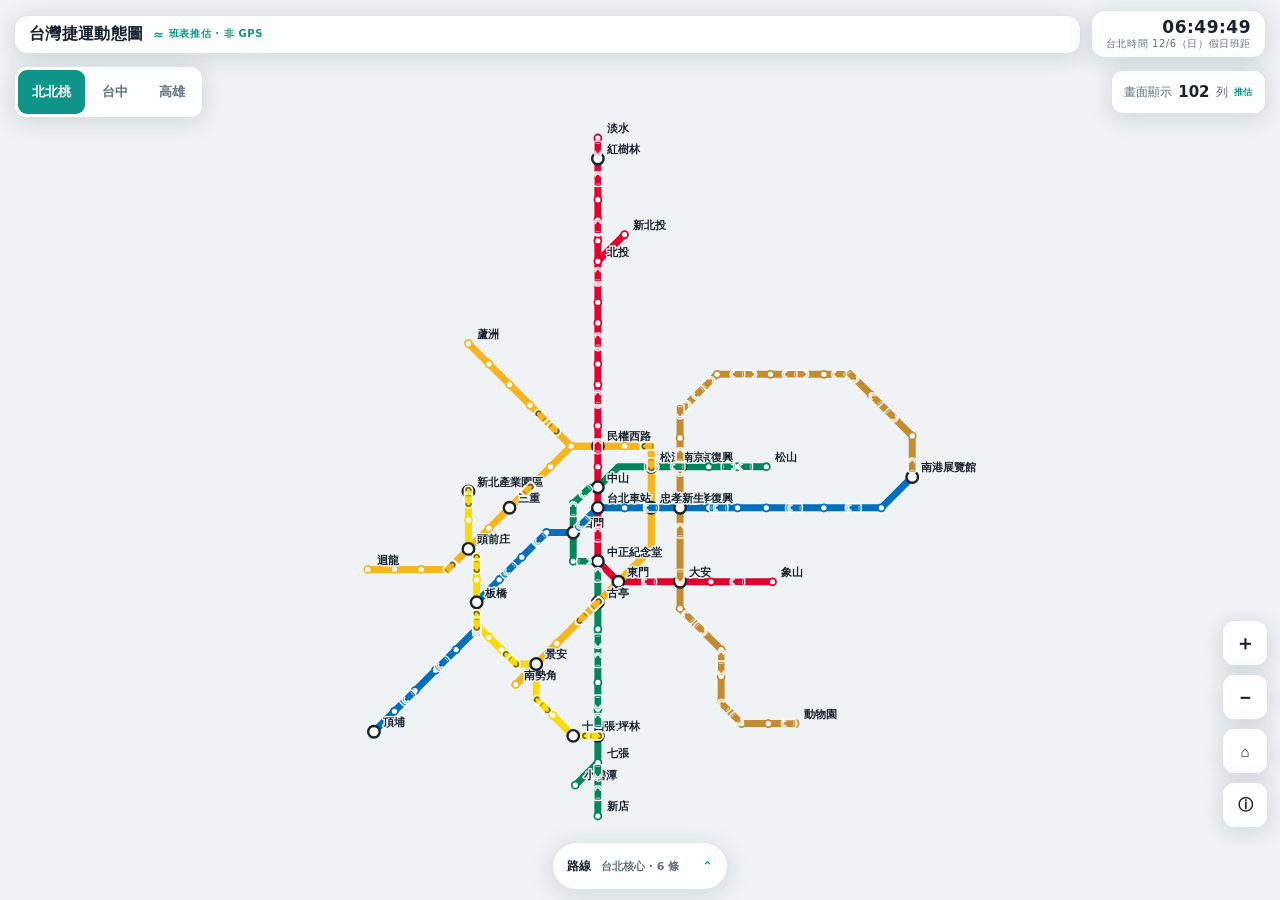
==== commit 4574f12f: "feat: refine MRT map clarity and route controls" ====
--- a/index.html
+++ b/index.html
@@ -5,6 +5,7 @@
 <meta name="viewport" content="width=device-width, initial-scale=1, viewport-fit=cover">
 <meta name="theme-color" content="#0B141F" media="(prefers-color-scheme: dark)">
 <meta name="theme-color" content="#EFF3F6" media="(prefers-color-scheme: light)">
+<meta name="description" content="以台北時間同步、依公開班距與行車時間推估的台灣捷運動態路網圖；非逐車 GPS 定位。">
 <title>台灣捷運動態圖</title>
 <style>
   :root {
@@ -110,25 +111,20 @@
     letter-spacing: 0.02em;
     white-space: nowrap;
   }
-  .brand .live {
+  .method-badge {
     font-size: 10px;
     font-weight: 700;
-    letter-spacing: 0.14em;
+    letter-spacing: 0.06em;
     color: var(--accent);
     display: inline-flex;
     align-items: center;
     gap: 4px;
-  }
-  .brand .live::before {
-    content: "";
-    width: 6px; height: 6px;
-    border-radius: 50%;
-    background: var(--accent);
-    animation: pulse 2s infinite;
-  }
-  @keyframes pulse { 0%,100% { opacity: 1; } 50% { opacity: 0.25; } }
-  @media (prefers-reduced-motion: reduce) {
-    .brand .live::before { animation: none; }
+    white-space: nowrap;
+  }
+  .method-badge::before {
+    content: "≈";
+    font-size: 13px;
+    line-height: 1;
   }
   .clockbox {
     pointer-events: auto;
@@ -174,6 +170,7 @@
     font-size: 13px;
     font-weight: 700;
     padding: 6px 14px;
+    min-height: 44px;
     border-radius: 9px;
     cursor: pointer;
   }
@@ -181,7 +178,9 @@
     background: var(--accent);
     color: #fff;
   }
-  .tabs button:focus-visible, .iconbtn:focus-visible, .chip:focus-visible {
+  .tabs button:focus-visible, .iconbtn:focus-visible, .route-menu-btn:focus-visible,
+  .route-row:focus-visible, .preset-btn:focus-visible, .sheet-close:focus-visible,
+  .restore-btn:focus-visible {
     outline: 2px solid var(--accent);
     outline-offset: 2px;
   }
@@ -193,7 +192,8 @@
     border: 1px solid var(--hairline);
     border-radius: 12px;
     box-shadow: var(--shadow);
-    padding: 7px 12px;
+    min-height: 44px;
+    padding: 6px 12px;
     font-size: 12px;
     color: var(--muted);
     display: flex;
@@ -206,11 +206,17 @@
     font-size: 15px;
     font-variant-numeric: tabular-nums;
   }
+  .statpill small {
+    font-size: 9px;
+    color: var(--accent);
+    font-weight: 800;
+    letter-spacing: 0.08em;
+  }
 
   .sidectl {
     position: absolute;
     right: 12px;
-    bottom: calc(96px + env(safe-area-inset-bottom));
+    bottom: calc(72px + env(safe-area-inset-bottom));
     display: flex;
     flex-direction: column;
     gap: 8px;
@@ -218,7 +224,7 @@
   }
   .iconbtn {
     appearance: none;
-    width: 42px; height: 42px;
+    width: 46px; height: 46px;
     border-radius: 12px;
     border: 1px solid var(--hairline);
     background: var(--panel);
@@ -233,19 +239,16 @@
     place-items: center;
   }
 
-  .legend {
+  .routebar {
     position: absolute;
-    left: 0; right: 0;
+    left: 50%;
     bottom: 0;
+    transform: translateX(-50%);
     padding: 8px 12px calc(10px + env(safe-area-inset-bottom));
-    display: flex;
-    gap: 6px;
-    overflow-x: auto;
     z-index: 10;
-    scrollbar-width: none;
-  }
-  .legend::-webkit-scrollbar { display: none; }
-  .chip {
+    pointer-events: none;
+  }
+  .route-menu-btn {
     appearance: none;
     border: 1px solid var(--hairline);
     background: var(--panel);
@@ -254,28 +257,200 @@
     box-shadow: var(--shadow);
     color: var(--ink);
     font: inherit;
+    min-width: 176px;
+    min-height: 48px;
     font-size: 12px;
-    font-weight: 600;
-    padding: 7px 12px;
+    font-weight: 700;
+    padding: 7px 14px;
     border-radius: 999px;
-    display: inline-flex;
+    display: grid;
+    grid-template-columns: auto 1fr auto;
     align-items: center;
-    gap: 6px;
+    gap: 10px;
     white-space: nowrap;
     cursor: pointer;
+    pointer-events: auto;
+  }
+  .route-menu-btn b {
+    text-align: left;
+    color: var(--muted);
+    font-size: 11px;
+  }
+  .route-menu-btn .chevron {
+    color: var(--accent);
+    font-size: 13px;
+  }
+
+  .route-sheet {
+    position: fixed;
+    inset: auto 0 0;
+    width: min(100%, 560px);
+    max-height: min(76dvh, 640px);
+    margin: 0 auto;
+    border: 0;
+    border-radius: 20px 20px 0 0;
+    padding: 10px 16px calc(16px + env(safe-area-inset-bottom));
+    background: var(--panel-solid);
+    color: var(--ink);
+    box-shadow: var(--shadow);
+    overflow-y: auto;
+    scrollbar-width: none;
+  }
+  .route-sheet::-webkit-scrollbar { display: none; }
+  .route-sheet::backdrop { background: rgba(5, 12, 20, 0.55); }
+  .sheet-handle {
+    width: 42px;
+    height: 4px;
+    border-radius: 999px;
+    background: var(--hairline);
+    margin: 0 auto 8px;
+  }
+  .sheet-head {
+    display: flex;
+    align-items: center;
+    gap: 10px;
+    margin-bottom: 8px;
+  }
+  .sheet-head > div { flex: 1; min-width: 0; }
+  .sheet-head h2 { font-size: 17px; font-weight: 800; }
+  .sheet-head p { margin-top: 2px; font-size: 11px; color: var(--muted); }
+  .sheet-close {
+    appearance: none;
+    width: 44px; height: 44px;
+    border: 0;
+    border-radius: 12px;
+    background: transparent;
+    color: var(--muted);
+    font-size: 18px;
+    cursor: pointer;
+  }
+  .route-presets {
+    display: flex;
+    gap: 7px;
+    overflow-x: auto;
+    padding: 4px 0 10px;
+    scrollbar-width: none;
+  }
+  .route-presets::-webkit-scrollbar { display: none; }
+  .preset-btn {
+    appearance: none;
     flex: 0 0 auto;
-  }
-  .chip .dot {
-    width: 9px; height: 9px;
+    min-height: 44px;
+    border: 1px solid var(--hairline);
+    border-radius: 999px;
+    padding: 7px 13px;
+    background: transparent;
+    color: var(--muted);
+    font: inherit;
+    font-size: 12px;
+    font-weight: 700;
+    cursor: pointer;
+  }
+  .preset-btn.on {
+    background: var(--accent);
+    border-color: var(--accent);
+    color: #fff;
+  }
+  .route-list {
+    display: grid;
+    grid-template-columns: repeat(2, minmax(0, 1fr));
+    gap: 8px;
+  }
+  .route-row {
+    appearance: none;
+    min-height: 48px;
+    border: 1px solid var(--hairline);
+    border-radius: 13px;
+    background: transparent;
+    color: var(--ink);
+    padding: 7px 10px;
+    display: grid;
+    grid-template-columns: auto 1fr auto;
+    gap: 8px;
+    align-items: center;
+    text-align: left;
+    font: inherit;
+    font-size: 12px;
+    font-weight: 700;
+    cursor: pointer;
+  }
+  .route-row[aria-pressed="false"] { opacity: 0.48; }
+  .route-dot {
+    width: 10px; height: 10px;
     border-radius: 50%;
     background: var(--c);
-  }
-  .chip.off { opacity: 0.4; }
+    box-shadow: 0 0 0 2px color-mix(in srgb, var(--c) 24%, transparent);
+  }
+  .route-toggle {
+    width: 30px; height: 18px;
+    border-radius: 999px;
+    background: var(--hairline);
+    padding: 3px;
+  }
+  .route-toggle::after {
+    content: "";
+    display: block;
+    width: 12px; height: 12px;
+    border-radius: 50%;
+    background: var(--muted);
+    transition: transform 160ms ease, background 160ms ease;
+  }
+  .route-row[aria-pressed="true"] .route-toggle { background: color-mix(in srgb, var(--accent) 28%, transparent); }
+  .route-row[aria-pressed="true"] .route-toggle::after {
+    background: var(--accent);
+    transform: translateX(12px);
+  }
+  .sheet-all {
+    appearance: none;
+    width: 100%;
+    min-height: 46px;
+    margin-top: 12px;
+    border: 1px solid var(--hairline);
+    border-radius: 13px;
+    background: transparent;
+    color: var(--accent);
+    font: inherit;
+    font-size: 13px;
+    font-weight: 800;
+    cursor: pointer;
+  }
+
+  .route-empty {
+    position: absolute;
+    left: 50%;
+    top: 52%;
+    transform: translate(-50%, -50%);
+    width: min(310px, calc(100% - 32px));
+    z-index: 9;
+    border: 1px solid var(--hairline);
+    border-radius: 16px;
+    background: var(--panel-solid);
+    box-shadow: var(--shadow);
+    padding: 16px;
+    text-align: center;
+  }
+  .route-empty[hidden] { display: none; }
+  .route-empty b { display: block; font-size: 15px; }
+  .route-empty span { display: block; margin-top: 4px; font-size: 12px; color: var(--muted); }
+  .restore-btn {
+    appearance: none;
+    min-height: 44px;
+    margin-top: 12px;
+    padding: 7px 18px;
+    border: 0;
+    border-radius: 12px;
+    background: var(--accent);
+    color: #fff;
+    font: inherit;
+    font-size: 13px;
+    font-weight: 800;
+    cursor: pointer;
+  }
 
   .popup {
     position: absolute;
     left: 12px; right: 12px;
-    bottom: calc(52px + env(safe-area-inset-bottom));
+    bottom: calc(68px + env(safe-area-inset-bottom));
     background: var(--panel-solid);
     border: 1px solid var(--hairline);
     border-radius: 16px;
@@ -305,7 +480,7 @@
   .popup .close {
     position: absolute;
     top: 8px; right: 8px;
-    width: 30px; height: 30px;
+    width: 44px; height: 44px;
     border-radius: 9px;
     border: 0;
     background: transparent;
@@ -369,17 +544,40 @@
     white-space: nowrap;
   }
   .offbanner.show { display: block; }
+
+  @media (max-width: 420px) {
+    .topbar {
+      padding: calc(8px + env(safe-area-inset-top)) 10px 8px;
+      gap: 6px;
+    }
+    .topbar .row { gap: 7px; }
+    .brand { padding: 7px 10px; gap: 7px; }
+    .brand h1 { font-size: 14px; }
+    .method-badge { font-size: 8.5px; letter-spacing: 0.02em; }
+    .clockbox { padding: 5px 9px; }
+    .clockbox .time { font-size: 16px; }
+    .clockbox .sub {
+      max-width: 132px;
+      overflow: hidden;
+      text-overflow: ellipsis;
+      white-space: nowrap;
+      font-size: 9px;
+    }
+    .tabs button { padding-inline: 12px; }
+    .statpill { padding-inline: 10px; gap: 4px; }
+    .route-list { grid-template-columns: 1fr; }
+  }
 </style>
 </head>
 <body>
 
-<canvas id="map"></canvas>
+<canvas id="map" role="img" aria-label="台灣捷運示意路網。可拖曳、縮放，並點選列車或車站查看推估資訊。"></canvas>
 
 <div class="topbar">
   <div class="row">
     <div class="brand">
       <h1>台灣捷運動態圖</h1>
-      <span class="live">LIVE 模擬</span>
+      <span class="method-badge">班表推估 · 非 GPS</span>
     </div>
     <div class="clockbox">
       <div class="time" id="clock">--:--:--</div>
@@ -392,7 +590,7 @@
       <button id="tab1" role="tab" aria-selected="false">台中</button>
       <button id="tab2" role="tab" aria-selected="false">高雄</button>
     </div>
-    <div class="statpill">行駛中 <b id="traincount">0</b> 列</div>
+    <div class="statpill">畫面顯示 <b id="traincount">0</b> 列 <small>推估</small></div>
   </div>
 </div>
 
@@ -405,7 +603,33 @@
   <button class="iconbtn" id="info" aria-label="說明" style="font-size:15px">ⓘ</button>
 </div>
 
-<div class="legend" id="legend"></div>
+<div class="routebar">
+  <button class="route-menu-btn" id="routeMenuBtn" aria-haspopup="dialog" aria-controls="routeSheet" aria-expanded="false">
+    <span>路線</span>
+    <b id="routeSummary">讀取中</b>
+    <span class="chevron" aria-hidden="true">⌃</span>
+  </button>
+</div>
+
+<div class="route-empty" id="routeEmpty" hidden>
+  <b>目前沒有顯示路線</b>
+  <span>你已隱藏這個區域的全部路線</span>
+  <button class="restore-btn" id="restoreRoutes">全部顯示</button>
+</div>
+
+<dialog class="route-sheet" id="routeSheet" aria-labelledby="routeSheetTitle">
+  <div class="sheet-handle" aria-hidden="true"></div>
+  <div class="sheet-head">
+    <div>
+      <h2 id="routeSheetTitle">選擇顯示路線</h2>
+      <p>可用系統群組快速聚焦，也能逐線開關</p>
+    </div>
+    <button class="sheet-close" id="routeSheetClose" aria-label="關閉路線選單">✕</button>
+  </div>
+  <div class="route-presets" id="routePresets" aria-label="路網群組"></div>
+  <div class="route-list" id="routeList"></div>
+  <button class="sheet-all" id="showAllInSheet">顯示這一區的全部路線</button>
+</dialog>
 
 <div class="popup" id="popup">
   <button class="close" id="popclose" aria-label="關閉">✕</button>
@@ -416,8 +640,8 @@
 
 <div class="modal-scrim" id="scrim">
   <div class="modal">
-    <h2>關於這張圖</h2>
-    <p><b>這是依官方班距推算的即時模擬</b>，不是車載 GPS 定位——台灣各捷運系統並未公開逐車位置。列車依各線首末班時間、平日尖離峰／假日班距與站間實際距離、平均旅速推算目前位置，全部以台北時間同步，任何人任何時候打開看到的畫面都一致。路線圖採「標準路網圖」式的示意排版（45°／90° 折線、等距站點），非地理實際位置。</p>
+    <h2>資料方式與限制</h2>
+    <p><b>這是依公開班距與行車時間建立的動態推估</b>，不是車載 GPS 定位，也尚未連接捷運公司的逐車即時資料。列車依各線首末班時間、平日尖離峰／週末班距與站間實際距離、平均旅速推算位置，並以台北時間同步。它不反映臨時延誤、停駛、加班車、交路調度或逐站即時到站資訊。路線圖採「標準路網圖」式的示意排版（45°／90° 折線、等距站點），非地理實際位置。</p>
     <p><b>涵蓋路網（2026-07 營運中路段）</b></p>
     <ul>
       <li>台北捷運：文湖、淡水信義（含新北投支線）、松山新店（含小碧潭支線）、中和新蘆（蘆洲／迴龍雙分支）、板南、環狀線</li>
@@ -426,7 +650,7 @@
       <li>台中捷運綠線（北屯總站—高鐵台中站）</li>
       <li>高雄捷運紅線（小港—岡山）、橘線、環狀輕軌（全環）</li>
     </ul>
-    <p>點列車可看路線、方向與下一站；點車站可看站名與交會路線。底部色塊可開關各路線。班距為 2026 年 7 月整理之近似值；國定假日以週末班距視之。未含台鐵／高鐵與貓空纜車。</p>
+    <p>點列車可看路線、方向與推估下一站；點車站可看站名與交會路線。底部「路線」可按系統聚焦或逐線開關。班距為 2026 年 7 月整理之近似值；目前只有週六、週日自動套用假日班距，平日國定假日尚未自動辨識。未含台鐵／高鐵與貓空纜車。</p>
     <button class="okbtn" id="scrimok">開始看車</button>
   </div>
 </div>
@@ -773,6 +997,21 @@
 let region = 0;
 const view = { s: 12, tx: 0, ty: 0 };   // screen = map*s + t
 const lineVisible = new Map(NET.map(l => [l.id, true]));
+const ROUTE_PRESETS = {
+  0: [
+    { id:"all", label:"全部路網", ids:["br","r","vb","vg","g","o","bl","lb","y","k","a"] },
+    { id:"core", label:"台北核心", ids:["br","r","g","o","bl","y"] },
+    { id:"ntlight", label:"新北輕軌", ids:["vb","vg","lb","k"] },
+    { id:"airport", label:"機場捷運", ids:["a"] }
+  ],
+  1: [{ id:"all", label:"全部路網", ids:["tc"] }],
+  2: [{ id:"all", label:"全部路網", ids:["kr","ko","kc"] }]
+};
+const activePreset = new Map([[0, "core"], [1, "all"], [2, "all"]]);
+const initialCore = new Set(ROUTE_PRESETS[0].find(p => p.id === "core").ids);
+for (const ln of NET) {
+  if (ln.region === 0 && !initialCore.has(ln.id)) lineVisible.set(ln.id, false);
+}
 
 function resize() {
   DPR = Math.min(window.devicePixelRatio || 1, 3);
@@ -780,13 +1019,26 @@
   canvas.width = W * DPR; canvas.height = H * DPR;
   canvas.style.width = W + "px"; canvas.style.height = H + "px";
 }
+function visibleBounds(r) {
+  let x0=1e9, x1=-1e9, y0=1e9, y1=-1e9, found=false;
+  for (const st of stationIndex.values()) {
+    if (st.region !== r || ![...st.lineIds].some(id => lineVisible.get(id))) continue;
+    found = true;
+    x0 = Math.min(x0, st.pt.x); x1 = Math.max(x1, st.pt.x);
+    y0 = Math.min(y0, st.pt.y); y1 = Math.max(y1, st.pt.y);
+  }
+  return found ? { x0, x1, y0, y1 } : REGIONS[r].bounds;
+}
 function fitRegion() {
-  const b = REGIONS[region].bounds;
-  const pad = 34;
-  const s = Math.min((W - pad*2) / (b.x1 - b.x0), (H - pad*2 - 150) / (b.y1 - b.y0));
+  const b = visibleBounds(region);
+  const sidePad = W <= 560 ? 30 : 50;
+  const topPad = W <= 560 ? 128 : 138;
+  const bottomPad = W <= 560 ? 78 : 84;
+  const usableH = Math.max(140, H - topPad - bottomPad);
+  const s = Math.min((W - sidePad*2) / Math.max(1, b.x1 - b.x0), usableH / Math.max(1, b.y1 - b.y0));
   view.s = s;
   view.tx = W/2 - (b.x0 + b.x1)/2 * s;
-  view.ty = (H + 100)/2 - (b.y0 + b.y1)/2 * s;
+  view.ty = topPad + usableH/2 - (b.y0 + b.y1)/2 * s;
 }
 function toScreen(p) { return { x: p.x * view.s + view.tx, y: p.y * view.s + view.ty }; }
 
@@ -809,14 +1061,17 @@
 let drawnTrains = [];
 let selected = null;
 
-function capsulePath(c, L, Wd) {
-  const r = Wd / 2, h = L / 2 - r;
+function trainBodyPath(c, L, Wd) {
+  const rear = -L / 2, nose = L / 2, r = Wd / 2;
   c.beginPath();
-  c.moveTo(-h, -r);
-  c.lineTo(h, -r);
-  c.arc(h, 0, r, -Math.PI/2, Math.PI/2);
-  c.lineTo(-h, r);
-  c.arc(-h, 0, r, Math.PI/2, Math.PI*1.5);
+  c.moveTo(rear + 1.2, -r);
+  c.lineTo(nose - r * 0.72, -r);
+  c.quadraticCurveTo(nose, -r * 0.78, nose, 0);
+  c.quadraticCurveTo(nose, r * 0.78, nose - r * 0.72, r);
+  c.lineTo(rear + 1.2, r);
+  c.quadraticCurveTo(rear, r * 0.7, rear, r * 0.36);
+  c.lineTo(rear, -r * 0.36);
+  c.quadraticCurveTo(rear, -r * 0.7, rear + 1.2, -r);
   c.closePath();
 }
 
@@ -877,10 +1132,10 @@
     }
   }
 
-  // 列車：膠囊車廂 + 前進方向箭頭，隨縮放調整大小
+  // 列車：圓弧車頭 + 平直車尾，以非對稱輪廓辨識行進方向
   drawnTrains = [];
   const trains = activeTrains(region, tnow);
-  const kBase = Math.max(0.5, Math.min(1.15, view.s / 24));
+  const kBase = Math.max(0.72, Math.min(1.2, view.s / 24));
   for (const tr of trains) {
     const p = toScreen(tr.pos);
     if (p.x < -24 || p.x > W+24 || p.y < -24 || p.y > H+24) { drawnTrains.push({ ...tr, sx:-999, sy:-999 }); continue; }
@@ -891,20 +1146,25 @@
     ctx.translate(p.x, p.y);
     ctx.rotate(ang);
     ctx.scale(k, k);
-    capsulePath(ctx, 17, 9.5);
+    trainBodyPath(ctx, 17, 9.5);
     ctx.fillStyle = tr.sv.line.color;
     ctx.fill();
     ctx.lineWidth = 1.7;
     ctx.strokeStyle = "rgba(255,255,255,0.95)";
     ctx.stroke();
-    ctx.beginPath();                       // 車頭箭頭（淺色車身用深色）
-    ctx.moveTo(1.3, -2.6);
-    ctx.lineTo(4.6, 0);
-    ctx.lineTo(1.3, 2.6);
-    ctx.lineWidth = 1.9;
-    ctx.lineCap = "round"; ctx.lineJoin = "round";
+    ctx.beginPath();                       // 車頭弧形擋風窗
+    ctx.arc(3.5, 0, 2.9, -Math.PI/2, Math.PI/2);
+    ctx.lineWidth = 1.8;
+    ctx.lineCap = "round";
     ctx.strokeStyle = hexLuma(tr.sv.line.color) > 0.62 ? "rgba(30,30,30,0.65)" : "rgba(255,255,255,0.95)";
     ctx.stroke();
+    ctx.beginPath();                       // 車尾短線，強化前後差異
+    ctx.moveTo(-5.8, -2.2);
+    ctx.lineTo(-5.8, 2.2);
+    ctx.lineWidth = 1.25;
+    ctx.globalAlpha = 0.62;
+    ctx.stroke();
+    ctx.globalAlpha = 1;
     ctx.restore();
     if (isSel) {
       ctx.beginPath();
@@ -918,7 +1178,9 @@
     drawnTrains.push({ ...tr, sx: p.x, sy: p.y });
   }
   document.getElementById("traincount").textContent = trains.length;
-  document.getElementById("offbanner").classList.toggle("show", trains.length === 0 && (tnow.svcMin < 360 || tnow.svcMin > 1500));
+  const hasVisibleLines = linesInRegion(region).some(ln => lineVisible.get(ln.id));
+  document.getElementById("offbanner").classList.toggle("show",
+    hasVisibleLines && trains.length === 0 && (tnow.svcMin < 360 || tnow.svcMin > 1500));
 }
 
 /* ================= 主迴圈 ================= */
@@ -996,15 +1258,16 @@
 
 /* ================= 點擊：列車與車站 ================= */
 function handleTap(x, y) {
-  let best = null, bd = 20;
+  let best = null, bd = 22;
   for (const tr of drawnTrains) {
     const d = Math.hypot(tr.sx - x, tr.sy - y);
     if (d < bd) { bd = d; best = { type:"train", sv:tr.sv, dir:tr.dir, dep:tr.dep }; }
   }
   if (!best) {
-    bd = 16;
+    bd = 22;
     for (const st of stationIndex.values()) {
       if (st.region !== region) continue;
+      if (![...st.lineIds].some(id => lineVisible.get(id))) continue;
       const p = toScreen(st.pt);
       const d = Math.hypot(p.x - x, p.y - y);
       if (d < bd) { bd = d; best = { type:"station", key: st.region + "|" + st.name }; }
@@ -1030,8 +1293,8 @@
     chip.style.background = sv.line.color;
     document.getElementById("poptitle").textContent = "往 " + pos.destName;
     document.getElementById("popmeta").innerHTML = pos.atStation
-      ? "停靠 <b>" + pos.nextName + "</b> 中"
-      : "下一站 <b>" + pos.nextName + "</b>・" + fmtEta(pos.secToNext) + "<br><span style='opacity:.75'>" + sv.svc.name + "・" + String(Math.floor(dep/60)%24).padStart(2,"0") + ":" + String(Math.floor(dep%60)).padStart(2,"0") + " 發車</span>";
+      ? "推估停靠 <b>" + pos.nextName + "</b> 中"
+      : "推估下一站 <b>" + pos.nextName + "</b>・" + fmtEta(pos.secToNext) + "<br><span style='opacity:.75'>" + sv.svc.name + "・班距模型約 " + String(Math.floor(dep/60)%24).padStart(2,"0") + ":" + String(Math.floor(dep%60)).padStart(2,"0") + " 發車</span>";
     pop.classList.add("show");
   } else {
     const st = stationIndex.get(selected.key);
@@ -1046,21 +1309,116 @@
 }
 document.getElementById("popclose").onclick = () => { selected = null; document.getElementById("popup").classList.remove("show"); };
 
-/* ================= 圖例與分頁 ================= */
-function buildLegend() {
-  const el = document.getElementById("legend");
-  el.innerHTML = "";
-  for (const ln of NET) {
-    if (ln.region !== region) continue;
+/* ================= 路線選單與分頁 ================= */
+const routeSheet = document.getElementById("routeSheet");
+const routeMenuBtn = document.getElementById("routeMenuBtn");
+const routeSummary = document.getElementById("routeSummary");
+const routePresets = document.getElementById("routePresets");
+const routeList = document.getElementById("routeList");
+const routeEmpty = document.getElementById("routeEmpty");
+
+function linesInRegion(r) {
+  return NET.filter(ln => ln.region === r);
+}
+function detectPreset(r) {
+  const visible = new Set(linesInRegion(r).filter(ln => lineVisible.get(ln.id)).map(ln => ln.id));
+  for (const preset of ROUTE_PRESETS[r]) {
+    if (preset.ids.length === visible.size && preset.ids.every(id => visible.has(id))) return preset.id;
+  }
+  return "custom";
+}
+function clearHiddenSelection() {
+  if (!selected) return;
+  let keep = true;
+  if (selected.type === "train") keep = lineVisible.get(selected.sv.line.id);
+  else {
+    const st = stationIndex.get(selected.key);
+    keep = !!st && [...st.lineIds].some(id => lineVisible.get(id));
+  }
+  if (!keep) {
+    selected = null;
+    document.getElementById("popup").classList.remove("show");
+  }
+}
+function syncRouteUI() {
+  const lines = linesInRegion(region);
+  const visible = lines.filter(ln => lineVisible.get(ln.id));
+  const presetId = detectPreset(region);
+  activePreset.set(region, presetId);
+  const preset = ROUTE_PRESETS[region].find(p => p.id === presetId);
+
+  if (visible.length === 0) routeSummary.textContent = "未顯示路線";
+  else if (preset) routeSummary.textContent = preset.label + " · " + visible.length + " 條";
+  else routeSummary.textContent = "已選 " + visible.length + " / " + lines.length + " 條";
+  routeEmpty.hidden = visible.length !== 0;
+
+  for (const b of routeList.querySelectorAll("[data-line-id]")) {
+    const on = !!lineVisible.get(b.dataset.lineId);
+    b.setAttribute("aria-pressed", on);
+  }
+  for (const b of routePresets.querySelectorAll("[data-preset-id]")) {
+    const on = b.dataset.presetId === presetId;
+    b.classList.toggle("on", on);
+    b.setAttribute("aria-pressed", on);
+  }
+}
+function setLineVisible(id, value) {
+  lineVisible.set(id, value);
+  clearHiddenSelection();
+  syncRouteUI();
+  fitRegion();
+}
+function applyPreset(r, presetId) {
+  const preset = ROUTE_PRESETS[r].find(p => p.id === presetId) || ROUTE_PRESETS[r][0];
+  const ids = new Set(preset.ids);
+  for (const ln of linesInRegion(r)) lineVisible.set(ln.id, ids.has(ln.id));
+  activePreset.set(r, preset.id);
+  clearHiddenSelection();
+  if (r === region) {
+    syncRouteUI();
+    fitRegion();
+  }
+}
+function buildRouteSheet() {
+  routePresets.innerHTML = "";
+  for (const preset of ROUTE_PRESETS[region]) {
     const b = document.createElement("button");
-    b.className = "chip" + (lineVisible.get(ln.id) ? "" : " off");
+    b.className = "preset-btn";
+    b.type = "button";
+    b.dataset.presetId = preset.id;
+    b.textContent = preset.label;
+    b.setAttribute("aria-pressed", "false");
+    b.onclick = () => applyPreset(region, preset.id);
+    routePresets.appendChild(b);
+  }
+
+  routeList.innerHTML = "";
+  for (const ln of linesInRegion(region)) {
+    const b = document.createElement("button");
+    b.className = "route-row";
+    b.type = "button";
+    b.dataset.lineId = ln.id;
     b.style.setProperty("--c", ln.color);
-    b.innerHTML = "<span class='dot'></span>" + ln.name;
-    b.onclick = () => { lineVisible.set(ln.id, !lineVisible.get(ln.id)); b.classList.toggle("off"); };
-    el.appendChild(b);
-  }
+    b.setAttribute("aria-pressed", lineVisible.get(ln.id));
+    b.innerHTML = "<span class='route-dot' aria-hidden='true'></span><span>" + ln.name +
+      "</span><span class='route-toggle' aria-hidden='true'></span>";
+    b.onclick = () => setLineVisible(ln.id, !lineVisible.get(ln.id));
+    routeList.appendChild(b);
+  }
+  syncRouteUI();
+}
+function openRouteSheet() {
+  routeMenuBtn.setAttribute("aria-expanded", "true");
+  if (typeof routeSheet.showModal === "function") routeSheet.showModal();
+  else routeSheet.setAttribute("open", "");
+}
+function closeRouteSheet() {
+  routeMenuBtn.setAttribute("aria-expanded", "false");
+  if (routeSheet.open && typeof routeSheet.close === "function") routeSheet.close();
+  else routeSheet.removeAttribute("open");
 }
 function setRegion(r) {
+  closeRouteSheet();
   region = r;
   selected = null;
   document.getElementById("popup").classList.remove("show");
@@ -1068,13 +1426,20 @@
     const tab = document.getElementById("tab" + i);
     tab.classList.toggle("on", r === i);
     tab.setAttribute("aria-selected", r === i);
-  }
-  buildLegend();
+    tab.tabIndex = r === i ? 0 : -1;
+  }
+  buildRouteSheet();
   fitRegion();
 }
 document.getElementById("tab0").onclick = () => setRegion(0);
 document.getElementById("tab1").onclick = () => setRegion(1);
 document.getElementById("tab2").onclick = () => setRegion(2);
+routeMenuBtn.onclick = openRouteSheet;
+document.getElementById("routeSheetClose").onclick = closeRouteSheet;
+document.getElementById("showAllInSheet").onclick = () => applyPreset(region, "all");
+document.getElementById("restoreRoutes").onclick = () => applyPreset(region, "all");
+routeSheet.addEventListener("close", () => routeMenuBtn.setAttribute("aria-expanded", "false"));
+routeSheet.addEventListener("click", e => { if (e.target === routeSheet) closeRouteSheet(); });
 
 /* ================= 說明視窗 ================= */
 const scrim = document.getElementById("scrim");
@@ -1083,7 +1448,12 @@
 scrim.addEventListener("click", e => { if (e.target === scrim) scrim.classList.remove("show"); });
 
 /* ================= 啟動 ================= */
-window.addEventListener("resize", () => { resize(); fitRegion(); });
+window.addEventListener("resize", () => {
+  const oldW = W, oldH = H;
+  resize();
+  const orientationChanged = (oldW > oldH) !== (W > H);
+  if (orientationChanged || Math.abs(W - oldW) > 80) fitRegion();
+});
 resize();
 setRegion(0);
 requestAnimationFrame(frame);
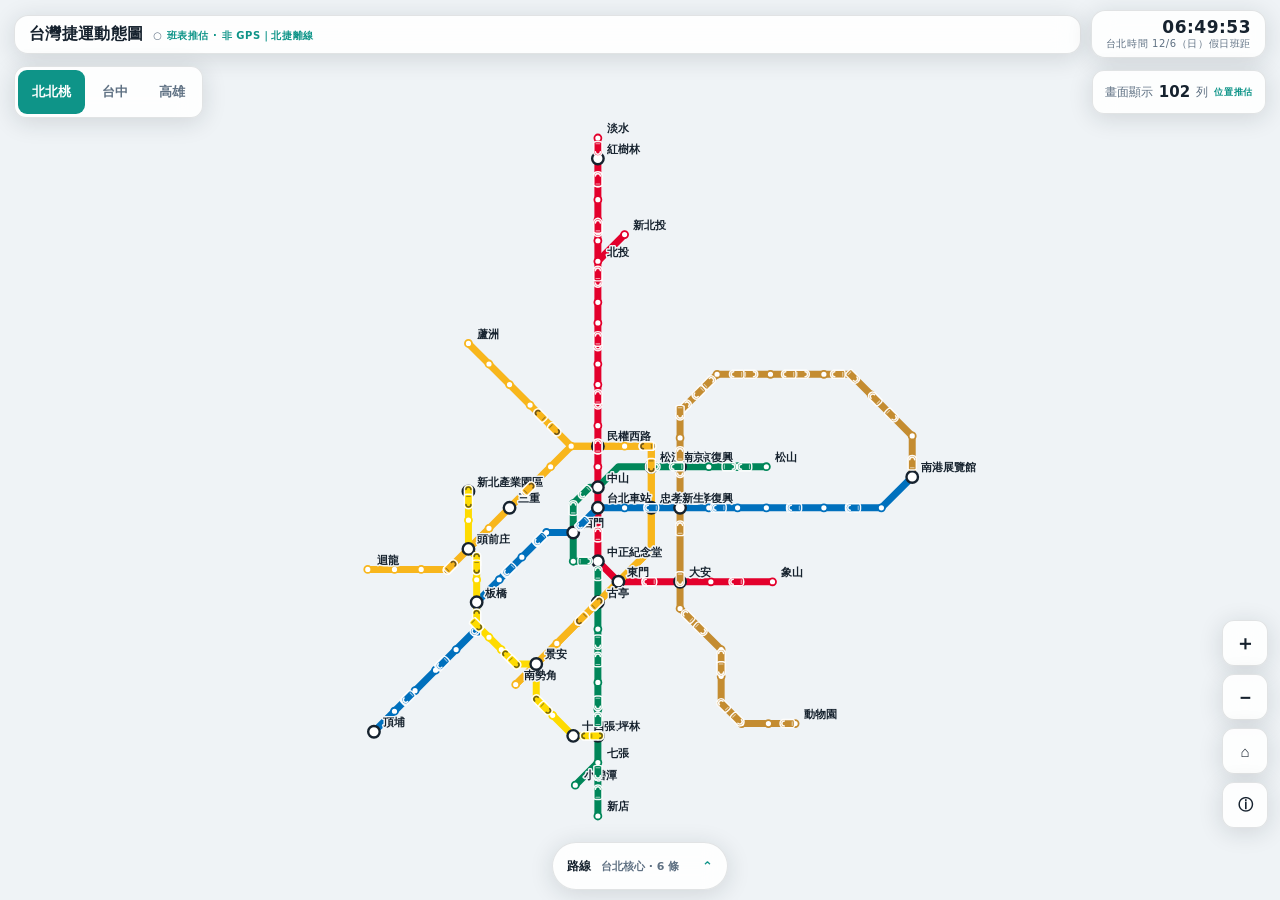
==== commit 887648bc: "feat: calibrate MRT estimates with official arrivals" ====
--- a/index.html
+++ b/index.html
@@ -126,6 +126,9 @@
     font-size: 13px;
     line-height: 1;
   }
+  .method-badge[data-feed-state="fresh"]::before { content: "●"; color: #16A367; font-size: 8px; }
+  .method-badge[data-feed-state="stale"]::before { content: "●"; color: #B87912; font-size: 8px; }
+  .method-badge[data-feed-state="offline"]::before { content: "○"; color: var(--muted); font-size: 10px; }
   .clockbox {
     pointer-events: auto;
     background: var(--panel);
@@ -552,6 +555,13 @@
     }
     .topbar .row { gap: 7px; }
     .brand { padding: 7px 10px; gap: 7px; }
+    .brand {
+      flex-direction: column;
+      align-items: flex-start;
+      justify-content: center;
+      gap: 1px;
+      padding: 6px 10px;
+    }
     .brand h1 { font-size: 14px; }
     .method-badge { font-size: 8.5px; letter-spacing: 0.02em; }
     .clockbox { padding: 5px 9px; }
@@ -577,7 +587,7 @@
   <div class="row">
     <div class="brand">
       <h1>台灣捷運動態圖</h1>
-      <span class="method-badge">班表推估 · 非 GPS</span>
+      <span class="method-badge" id="methodBadge">班表推估 · 非 GPS</span>
     </div>
     <div class="clockbox">
       <div class="time" id="clock">--:--:--</div>
@@ -590,7 +600,7 @@
       <button id="tab1" role="tab" aria-selected="false">台中</button>
       <button id="tab2" role="tab" aria-selected="false">高雄</button>
     </div>
-    <div class="statpill">畫面顯示 <b id="traincount">0</b> 列 <small>推估</small></div>
+    <div class="statpill">畫面顯示 <b id="traincount">0</b> 列 <small>位置推估</small></div>
   </div>
 </div>
 
@@ -641,7 +651,7 @@
 <div class="modal-scrim" id="scrim">
   <div class="modal">
     <h2>資料方式與限制</h2>
-    <p><b>這是依公開班距與行車時間建立的動態推估</b>，不是車載 GPS 定位，也尚未連接捷運公司的逐車即時資料。列車依各線首末班時間、平日尖離峰／週末班距與站間實際距離、平均旅速推算位置，並以台北時間同步。它不反映臨時延誤、停駛、加班車、交路調度或逐站即時到站資訊。路線圖採「標準路網圖」式的示意排版（45°／90° 折線、等距站點），非地理實際位置。</p>
+    <p><b>所有車點仍是班表位置推估，不是逐車 GPS。</b> 北捷文湖、淡水信義、松山新店、中和新蘆與板南線會每 30 秒嘗試讀取官方「列車進入月台」事件；只在路線、方向與推估班次都能唯一判定時，才平滑校正既有車點。官方資料沒有列車編號、完整列車清單或站間座標，因此不能當成逐車連續定位。資料延遲或中斷時會自動保留原本的班表推估，其他路網也維持純推估。列車依各線首末班時間、平日尖離峰／週末班距與站間實際距離、平均旅速推算位置，並以台北時間同步；仍可能不反映臨時延誤、停駛、加班車或交路調度。路線圖採「標準路網圖」式示意排版，非地理實際位置。</p>
     <p><b>涵蓋路網（2026-07 營運中路段）</b></p>
     <ul>
       <li>台北捷運：文湖、淡水信義（含新北投支線）、松山新店（含小碧潭支線）、中和新蘆（蘆洲／迴龍雙分支）、板南、環狀線</li>
@@ -862,6 +872,7 @@
       paths.push({ pts: pp, cum, len: cum[cum.length - 1] });
     }
     services.push({
+      serviceId: line.id + ":" + line.svc.indexOf(svc),
       line, svc, st, n, pts, paths, segKm, segSec, segSecRev,
       durFwd: fwd[fwd.length - 1], durRev: rev[rev.length - 1],
       depFwd: fwd, depRev: rev,
@@ -922,6 +933,313 @@
   schedCache.set(key, list);
   return list;
 }
+
+/* ================= 北捷官方到站事件 =================
+   臺北市資料大平臺提供的是「列車進入月台」事件，不是逐車 GPS。
+   事件只用來校正能唯一辨識的既有模擬班次；任何失敗都保留原模擬。 */
+const OFFICIAL_LINE_IDS = new Set(["br", "r", "g", "o", "bl"]);
+const OFFICIAL_FRESH_MS = 120e3;
+const OFFICIAL_STALE_MS = 10 * 60e3;
+const OFFICIAL_MAX_FUTURE_MS = 30e3;
+const OFFICIAL_MAX_BYTES = 64 * 1024;
+const DEFAULT_OFFICIAL_FEED_URL = "https://taipei-mrt-arrivals.jeffjihu.chatgpt.site/api/arrivals";
+const OFFICIAL_FEED_URL = typeof window.MRT_OFFICIAL_FEED_URL === "string"
+  ? window.MRT_OFFICIAL_FEED_URL
+  : DEFAULT_OFFICIAL_FEED_URL;
+
+/* official-feed:pure:start */
+function normalizeOfficialName(value) {
+  return String(value == null ? "" : value)
+    .normalize("NFKC")
+    .trim()
+    .replace(/\s+/g, "")
+    .replace(/臺/g, "台");
+}
+function resolveOfficialStationName(value, knownNames) {
+  const normalized = normalizeOfficialName(value);
+  if (!normalized) return null;
+  if (knownNames.has(normalized)) return knownNames.get(normalized);
+  if (normalized.endsWith("站")) {
+    const withoutSuffix = normalized.slice(0, -1);
+    if (knownNames.has(withoutSuffix)) return knownNames.get(withoutSuffix);
+  }
+  return null;
+}
+function parseTaipeiTimestamp(value) {
+  const m = /^(\d{4})(\d{2})(\d{2})(\d{2})(\d{2})(\d{2})$/.exec(String(value || ""));
+  if (!m) return NaN;
+  const y = +m[1], mon = +m[2], day = +m[3], hour = +m[4], min = +m[5], sec = +m[6];
+  const ms = Date.UTC(y, mon - 1, day, hour - 8, min, sec);
+  const check = new Date(ms + 8 * 3600e3);
+  if (check.getUTCFullYear() !== y || check.getUTCMonth() !== mon - 1 ||
+      check.getUTCDate() !== day || check.getUTCHours() !== hour ||
+      check.getUTCMinutes() !== min || check.getUTCSeconds() !== sec) return NaN;
+  return ms;
+}
+function parseOfficialPayload(payload, knownNames, nowMs) {
+  const rows = Array.isArray(payload) ? payload : payload && Array.isArray(payload.events) ? payload.events : null;
+  if (!rows || rows.length > 500) throw new Error("invalid official feed shape");
+  const seen = new Set(), events = [];
+  for (const row of rows) {
+    if (!row || typeof row !== "object") continue;
+    const station = resolveOfficialStationName(row.Station, knownNames);
+    const destination = resolveOfficialStationName(row.Destination, knownNames);
+    const atMs = parseTaipeiTimestamp(row.UpdateTime);
+    if (!station || !destination || !Number.isFinite(atMs)) continue;
+    if (atMs - nowMs > OFFICIAL_MAX_FUTURE_MS || nowMs - atMs > OFFICIAL_STALE_MS) continue;
+    const key = station + "|" + destination + "|" + row.UpdateTime;
+    if (seen.has(key)) continue;
+    seen.add(key);
+    events.push({
+      key, station, destination, atMs,
+      stationEn: typeof row.StationEn === "string" ? row.StationEn : "",
+      destinationEn: typeof row.DestinationEn === "string" ? row.DestinationEn : ""
+    });
+  }
+  return { events, inputCount: rows.length };
+}
+function serviceClockAt(ms) {
+  const d = new Date(ms + 8 * 3600e3);
+  let svcSec = d.getUTCHours() * 3600 + d.getUTCMinutes() * 60 + d.getUTCSeconds();
+  let dow = d.getUTCDay();
+  if (svcSec < 3 * 3600) { svcSec += 24 * 3600; dow = (dow + 6) % 7; }
+  return { svcSec, isHol: dow === 0 || dow === 6 };
+}
+/* official-feed:pure:end */
+
+const officialStationNames = new Map();
+for (const st of stationIndex.values()) {
+  if (st.region === 0) officialStationNames.set(normalizeOfficialName(st.name), st.name);
+}
+
+/* official-feed:mapping:start */
+function resolveOfficialEvent(event) {
+  const candidates = [];
+  for (const sv of services) {
+    if (sv.line.region !== 0 || !OFFICIAL_LINE_IDS.has(sv.line.id)) continue;
+    const stationIdx = sv.st.findIndex(st => st[1] === event.station);
+    const destinationIdx = sv.st.findIndex(st => st[1] === event.destination);
+    if (stationIdx < 0 || destinationIdx < 0 || stationIdx === destinationIdx) continue;
+    const dir = destinationIdx > stationIdx ? 0 : 1;
+    const routeIdx = dir === 0 ? stationIdx : sv.n - 1 - stationIdx;
+    const dep = dir === 0 ? sv.depFwd : sv.depRev;
+    const dwell = sv.svc.hw.dw;
+    const arrivalElapsedSec = routeIdx === 0
+      ? 0
+      : dep[routeIdx] - (routeIdx < dep.length - 1 ? dwell : 0);
+    candidates.push({ sv, dir, arrivalElapsedSec });
+  }
+  return {
+    candidates,
+    lineIds: [...new Set(candidates.map(c => c.sv.line.id))],
+    candidate: candidates.length === 1 ? candidates[0] : null
+  };
+}
+/* official-feed:mapping:end */
+
+const officialFeed = {
+  url: OFFICIAL_FEED_URL,
+  busy: false,
+  lastAttemptAt: 0,
+  lastSuccessAt: 0,
+  lastErrorAt: 0,
+  latestEventAt: 0,
+  events: [],
+  seen: new Map(),
+  corrections: new Map(),
+  pollTimer: null
+};
+
+function officialFeedStatus(nowMs = Date.now()) {
+  if (!officialFeed.url) return "disabled";
+  if (!officialFeed.lastSuccessAt) return officialFeed.lastAttemptAt ? "offline" : "loading";
+  if (officialFeed.events.length) {
+    const age = nowMs - officialFeed.latestEventAt;
+    if (age <= OFFICIAL_FRESH_MS) return "fresh";
+    if (age <= OFFICIAL_STALE_MS) return "stale";
+    return "offline";
+  }
+  const fetchAge = nowMs - officialFeed.lastSuccessAt;
+  if (fetchAge <= OFFICIAL_FRESH_MS) return "fresh";
+  if (fetchAge <= OFFICIAL_STALE_MS) return "stale";
+  return "offline";
+}
+function formatOfficialAge(atMs, nowMs = Date.now()) {
+  const sec = Math.max(0, Math.round((nowMs - atMs) / 1000));
+  if (sec < 5) return "剛更新";
+  if (sec < 60) return sec + "秒前";
+  return Math.round(sec / 60) + "分前";
+}
+function hasVisibleOfficialLine() {
+  return [...OFFICIAL_LINE_IDS].some(lineId => lineVisible.get(lineId));
+}
+function officialEventIsVisible(event) {
+  const candidateLineIds = event.resolution.lineIds.length
+    ? event.resolution.lineIds
+    : [...(stationIndex.get("0|" + event.station)?.lineIds || [])];
+  return candidateLineIds.some(lineId =>
+    OFFICIAL_LINE_IDS.has(lineId) && lineVisible.get(lineId)
+  );
+}
+function updateOfficialBadge(nowMs = Date.now()) {
+  const badge = document.getElementById("methodBadge");
+  if (!badge) return;
+  if (region !== 0 || !officialFeed.url || !hasVisibleOfficialLine()) {
+    badge.textContent = "班表推估 · 非 GPS";
+    badge.removeAttribute("data-feed-state");
+    return;
+  }
+  const status = officialFeedStatus(nowMs);
+  if (status === "fresh") {
+    badge.textContent = officialFeed.events.length
+      ? "班表推估 · 非 GPS｜北捷 " + formatOfficialAge(officialFeed.latestEventAt, nowMs)
+      : "班表推估 · 非 GPS｜北捷已連線";
+    badge.dataset.feedState = "fresh";
+  } else if (status === "stale") {
+    badge.textContent = "班表推估 · 非 GPS｜北捷延遲";
+    badge.dataset.feedState = "stale";
+  } else if (status === "loading") {
+    badge.textContent = "班表推估 · 非 GPS｜連線中";
+    badge.removeAttribute("data-feed-state");
+  } else {
+    badge.textContent = "班表推估 · 非 GPS｜北捷離線";
+    badge.dataset.feedState = "offline";
+  }
+}
+function officialTrainKey(sv, dir, dep) {
+  return sv.serviceId + "|" + dir + "|" + Math.round(dep * 60);
+}
+function correctionOffset(entry, nowMs = Date.now()) {
+  if (!entry) return 0;
+  if (!entry.durationMs) return entry.targetOffsetSec;
+  const p = Math.max(0, Math.min(1, (nowMs - entry.startedAt) / entry.durationMs));
+  const smooth = p * p * (3 - 2 * p);
+  return entry.fromOffsetSec + (entry.targetOffsetSec - entry.fromOffsetSec) * smooth;
+}
+function matchOfficialEvent(event, resolved, assignedKeys, nowMs) {
+  const { sv, dir, arrivalElapsedSec } = resolved;
+  const clock = serviceClockAt(event.atMs);
+  const deps = departures(sv, clock.isHol);
+  const durationSec = dir === 0 ? sv.durFwd : sv.durRev;
+  const hwSec = headwayAt(sv.svc.hw, clock.svcSec / 60, clock.isHol) * 60;
+  const toleranceSec = Math.min(300, Math.max(90, hwSec / 2));
+  const matches = [];
+  for (const dep of deps) {
+    const rawElapsedSec = clock.svcSec - dep * 60;
+    if (rawElapsedSec < -300 || rawElapsedSec > durationSec + 300) continue;
+    const trainKey = officialTrainKey(sv, dir, dep);
+    if (assignedKeys.has(trainKey)) continue;
+    const existing = officialFeed.corrections.get(trainKey);
+    const score = Math.abs(rawElapsedSec - correctionOffset(existing, event.atMs) - arrivalElapsedSec);
+    if (score <= toleranceSec) matches.push({ dep, trainKey, rawElapsedSec, score });
+  }
+  matches.sort((a, b) => a.score - b.score);
+  if (!matches.length || (matches[1] && matches[1].score - matches[0].score < 15)) return null;
+  const best = matches[0];
+  return {
+    ...best,
+    targetOffsetSec: best.rawElapsedSec - arrivalElapsedSec,
+    nowMs
+  };
+}
+function applyOfficialEvents(events, nowMs) {
+  for (const [key, atMs] of officialFeed.seen) {
+    if (nowMs - atMs > OFFICIAL_STALE_MS) officialFeed.seen.delete(key);
+  }
+  for (const [key, entry] of officialFeed.corrections) {
+    if (nowMs - entry.eventAt > 3 * 3600e3) officialFeed.corrections.delete(key);
+  }
+  const assignedKeys = new Set();
+  for (const event of events) {
+    if (nowMs - event.atMs > OFFICIAL_FRESH_MS || officialFeed.seen.has(event.key)) continue;
+    officialFeed.seen.set(event.key, event.atMs);
+    if (!event.resolution.candidate) continue;
+    const matched = matchOfficialEvent(event, event.resolution.candidate, assignedKeys, nowMs);
+    if (!matched) continue;
+    assignedKeys.add(matched.trainKey);
+    const previous = officialFeed.corrections.get(matched.trainKey);
+    officialFeed.corrections.set(matched.trainKey, {
+      fromOffsetSec: correctionOffset(previous, nowMs),
+      targetOffsetSec: matched.targetOffsetSec,
+      startedAt: nowMs,
+      durationMs: 15e3,
+      eventAt: event.atMs,
+      station: event.station,
+      destination: event.destination
+    });
+  }
+}
+function ingestOfficialPayload(payload, receivedAt = Date.now()) {
+  const parsed = parseOfficialPayload(payload, officialStationNames, receivedAt);
+  if (parsed.inputCount > 0 && parsed.events.length === 0) throw new Error("official feed contained no valid rows");
+  const events = parsed.events.map(event => ({ ...event, resolution: resolveOfficialEvent(event) }));
+  officialFeed.events = events;
+  officialFeed.latestEventAt = events.reduce((latest, event) => Math.max(latest, event.atMs), 0);
+  officialFeed.lastSuccessAt = receivedAt;
+  applyOfficialEvents(events, receivedAt);
+  updateOfficialBadge(receivedAt);
+  return events;
+}
+async function refreshOfficialFeed() {
+  if (!officialFeed.url || officialFeed.busy || document.hidden) return false;
+  officialFeed.busy = true;
+  officialFeed.lastAttemptAt = Date.now();
+  updateOfficialBadge();
+  const controller = new AbortController();
+  const timeout = setTimeout(() => controller.abort(), 5000);
+  try {
+    const response = await fetch(officialFeed.url, {
+      signal: controller.signal,
+      cache: "no-store",
+      credentials: "omit",
+      headers: { "Accept": "application/json" }
+    });
+    if (!response.ok) throw new Error("official feed HTTP " + response.status);
+    const declaredSize = Number(response.headers.get("content-length") || 0);
+    if (declaredSize > OFFICIAL_MAX_BYTES) throw new Error("official feed too large");
+    const text = await response.text();
+    if (new Blob([text]).size > OFFICIAL_MAX_BYTES) throw new Error("official feed too large");
+    ingestOfficialPayload(JSON.parse(text), Date.now());
+    return true;
+  } catch (error) {
+    officialFeed.lastErrorAt = Date.now();
+    updateOfficialBadge();
+    return false;
+  } finally {
+    clearTimeout(timeout);
+    officialFeed.busy = false;
+  }
+}
+function scheduleOfficialFeed(delayMs) {
+  if (!officialFeed.url) return;
+  clearTimeout(officialFeed.pollTimer);
+  officialFeed.pollTimer = setTimeout(async () => {
+    const ok = await refreshOfficialFeed();
+    scheduleOfficialFeed(ok ? 30e3 : 60e3);
+  }, delayMs);
+}
+function startOfficialFeed() {
+  if (!officialFeed.url) return;
+  refreshOfficialFeed().then(ok => scheduleOfficialFeed(ok ? 30e3 : 60e3));
+}
+function freshOfficialStationEvents(stationName, nowMs = Date.now()) {
+  if (officialFeedStatus(nowMs) !== "fresh") return [];
+  return officialFeed.events.filter(event =>
+    event.station === stationName &&
+    nowMs - event.atMs <= OFFICIAL_FRESH_MS &&
+    officialEventIsVisible(event)
+  );
+}
+
+window.__MRT_OFFICIAL_TEST__ = Object.freeze({
+  normalizeOfficialName,
+  resolveOfficialStationName,
+  parseTaipeiTimestamp,
+  parseOfficialPayload,
+  resolveOfficialEvent,
+  ingestOfficialPayload,
+  status: officialFeedStatus
+});
 
 /* ================= 列車位置推算 ================= */
 function pointOnPath(path, frac, backward) {
@@ -972,8 +1290,21 @@
     secToNext, atStation
   };
 }
+function trainPositionAt(sv, dir, dep, tnow, nowMs = Date.now()) {
+  const trainKey = officialTrainKey(sv, dir, dep);
+  const correction = officialFeed.corrections.get(trainKey) || null;
+  const rawElapsedSec = (tnow.svcMin - dep) * 60;
+  const durationSec = dir === 0 ? sv.durFwd : sv.durRev;
+  const elapsedSec = Math.max(0, Math.min(
+    durationSec,
+    rawElapsedSec - correctionOffset(correction, nowMs)
+  ));
+  const pos = tripPos(sv, dir, elapsedSec);
+  return pos ? { pos, correction, trainKey, elapsedSec } : null;
+}
 function activeTrains(region, tnow) {
   const out = [];
+  const nowMs = Date.now();
   for (const sv of services) {
     if (sv.line.region !== region || !lineVisible.get(sv.line.id)) continue;
     const deps = departures(sv, tnow.isHol);
@@ -982,8 +1313,11 @@
       for (const dm of deps) {
         if (tnow.svcMin < dm) break;
         if (tnow.svcMin > dm + dur) continue;
-        const pos = tripPos(sv, dir, (tnow.svcMin - dm) * 60);
-        if (pos) out.push({ sv, dir, dep: dm, pos });
+        const current = trainPositionAt(sv, dir, dm, tnow, nowMs);
+        if (current) out.push({
+          sv, dir, dep: dm, pos: current.pos,
+          officialCorrection: current.correction
+        });
       }
     }
   }
@@ -1049,6 +1383,7 @@
     bg: cs.getPropertyValue("--bg").trim(),
     ink: cs.getPropertyValue("--ink").trim(),
     muted: cs.getPropertyValue("--muted").trim(),
+    accent: cs.getPropertyValue("--accent").trim(),
     halo: cs.getPropertyValue("--halo").trim(),
     panel: cs.getPropertyValue("--panel-solid").trim()
   };
@@ -1129,6 +1464,33 @@
       ctx.fillStyle = isXfer || isTerminal ? themeTokens.ink : themeTokens.muted;
       ctx.strokeText(st.name, p.x + rX + 3, p.y - rX - 3);
       ctx.fillText(st.name, p.x + rX + 3, p.y - rX - 3);
+    }
+  }
+
+  // 官方到站事件只在車站畫提示環；不把事件列畫成另一批「真實列車」。
+  if (region === 0 && officialFeedStatus() === "fresh") {
+    const newestByStation = new Map();
+    const nowMs = Date.now();
+    for (const event of officialFeed.events) {
+      if (nowMs - event.atMs > OFFICIAL_FRESH_MS) continue;
+      if (!officialEventIsVisible(event)) continue;
+      const previous = newestByStation.get(event.station);
+      if (!previous || event.atMs > previous.atMs) newestByStation.set(event.station, event);
+    }
+    for (const event of newestByStation.values()) {
+      const st = stationIndex.get("0|" + event.station);
+      if (!st) continue;
+      const p = toScreen(st.pt);
+      if (p.x < -30 || p.x > W + 30 || p.y < -30 || p.y > H + 30) continue;
+      const phase = reduceMotion ? 0.35 : ((nowMs - event.atMs) % 1600) / 1600;
+      const radius = 8 + phase * 7;
+      ctx.beginPath();
+      ctx.arc(p.x, p.y, radius, 0, Math.PI * 2);
+      ctx.strokeStyle = themeTokens.accent;
+      ctx.globalAlpha = 0.8 * (1 - phase) + 0.18;
+      ctx.lineWidth = 2.2;
+      ctx.stroke();
+      ctx.globalAlpha = 1;
     }
   }
 
@@ -1194,6 +1556,7 @@
       String(tnow.hh).padStart(2,"0") + ":" + String(tnow.mm).padStart(2,"0") + ":" + String(tnow.ss).padStart(2,"0");
     document.getElementById("clocksub").textContent =
       "台北時間 " + tnow.dateStr + "（" + tnow.dowStr + "）" + (tnow.isHol ? "假日班距" : "平日班距");
+    updateOfficialBadge();
   }
   if (!reduceMotion || tnow.ss !== lastDrawSec) { draw(tnow); lastDrawSec = tnow.ss; }
   updatePopup(tnow);
@@ -1286,15 +1649,28 @@
   if (!selected) return;
   if (selected.type === "train") {
     const { sv, dir, dep } = selected;
-    const pos = tripPos(sv, dir, (tnow.svcMin - dep) * 60);
-    if (!pos || tnow.svcMin < dep) { selected = null; pop.classList.remove("show"); return; }
+    const rawElapsedSec = (tnow.svcMin - dep) * 60;
+    const durationSec = dir === 0 ? sv.durFwd : sv.durRev;
+    if (rawElapsedSec < 0 || rawElapsedSec > durationSec) {
+      selected = null;
+      pop.classList.remove("show");
+      return;
+    }
+    const current = trainPositionAt(sv, dir, dep, tnow);
+    const pos = current && current.pos;
+    if (!pos) { selected = null; pop.classList.remove("show"); return; }
     const chip = document.getElementById("popline");
     chip.textContent = sv.line.name;
     chip.style.background = sv.line.color;
     document.getElementById("poptitle").textContent = "往 " + pos.destName;
-    document.getElementById("popmeta").innerHTML = pos.atStation
+    let meta = pos.atStation
       ? "推估停靠 <b>" + pos.nextName + "</b> 中"
       : "推估下一站 <b>" + pos.nextName + "</b>・" + fmtEta(pos.secToNext) + "<br><span style='opacity:.75'>" + sv.svc.name + "・班距模型約 " + String(Math.floor(dep/60)%24).padStart(2,"0") + ":" + String(Math.floor(dep%60)).padStart(2,"0") + " 發車</span>";
+    if (current.correction && Date.now() - current.correction.eventAt <= OFFICIAL_STALE_MS) {
+      meta += "<br><span style='color:var(--accent);font-weight:700'>已參考官方到站事件（" +
+        formatOfficialAge(current.correction.eventAt) + "）・其餘路段仍為推估</span>";
+    }
+    document.getElementById("popmeta").innerHTML = meta;
     pop.classList.add("show");
   } else {
     const st = stationIndex.get(selected.key);
@@ -1303,7 +1679,14 @@
     chip.textContent = st.code;
     chip.style.background = "var(--muted)";
     document.getElementById("poptitle").textContent = st.name;
-    document.getElementById("popmeta").textContent = "交會路線：" + [...st.lines].join("・");
+    const arrivals = freshOfficialStationEvents(st.name);
+    let meta = "交會路線：" + [...st.lines].join("・");
+    if (arrivals.length) {
+      meta += "<br><span style='color:var(--accent);font-weight:700'>官方到站事件：" +
+        arrivals.slice(0, 2).map(event => "往" + event.destination + "・" + formatOfficialAge(event.atMs)).join("／") +
+        "</span><br><span style='opacity:.75'>事件代表列車進入月台，不是 GPS 位置</span>";
+    }
+    document.getElementById("popmeta").innerHTML = meta;
     pop.classList.add("show");
   }
 }
@@ -1430,6 +1813,7 @@
   }
   buildRouteSheet();
   fitRegion();
+  updateOfficialBadge();
 }
 document.getElementById("tab0").onclick = () => setRegion(0);
 document.getElementById("tab1").onclick = () => setRegion(1);
@@ -1454,9 +1838,18 @@
   const orientationChanged = (oldW > oldH) !== (W > H);
   if (orientationChanged || Math.abs(W - oldW) > 80) fitRegion();
 });
+document.addEventListener("visibilitychange", () => {
+  if (!document.hidden && officialFeed.url) {
+    refreshOfficialFeed().then(ok => scheduleOfficialFeed(ok ? 30e3 : 60e3));
+  }
+});
+window.addEventListener("online", () => {
+  if (officialFeed.url) refreshOfficialFeed().then(ok => scheduleOfficialFeed(ok ? 30e3 : 60e3));
+});
 resize();
 setRegion(0);
 requestAnimationFrame(frame);
+startOfficialFeed();
 </script>
 </body>
 </html>
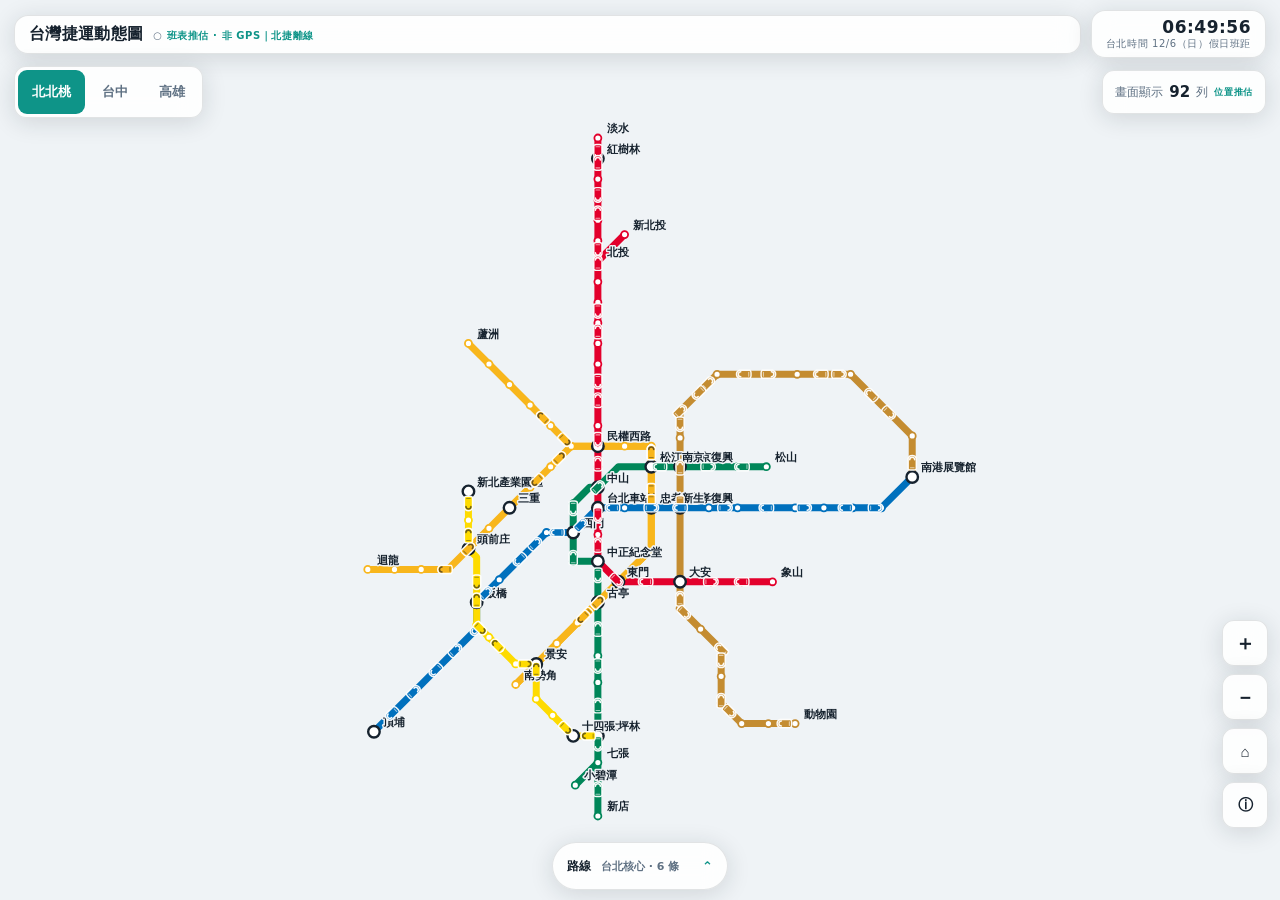
==== commit c6d3e200: "feat: improve MRT position fusion with official timings" ====
--- a/index.html
+++ b/index.html
@@ -5,7 +5,7 @@
 <meta name="viewport" content="width=device-width, initial-scale=1, viewport-fit=cover">
 <meta name="theme-color" content="#0B141F" media="(prefers-color-scheme: dark)">
 <meta name="theme-color" content="#EFF3F6" media="(prefers-color-scheme: light)">
-<meta name="description" content="以台北時間同步、依公開班距與行車時間推估的台灣捷運動態路網圖；非逐車 GPS 定位。">
+<meta name="description" content="融合官方進站錨點、逐站行車時間與公開班距的台灣捷運動態路網圖；非逐車 GPS 定位。">
 <title>台灣捷運動態圖</title>
 <style>
   :root {
@@ -651,7 +651,7 @@
 <div class="modal-scrim" id="scrim">
   <div class="modal">
     <h2>資料方式與限制</h2>
-    <p><b>所有車點仍是班表位置推估，不是逐車 GPS。</b> 北捷文湖、淡水信義、松山新店、中和新蘆與板南線會每 30 秒嘗試讀取官方「列車進入月台」事件；只在路線、方向與推估班次都能唯一判定時，才平滑校正既有車點。官方資料沒有列車編號、完整列車清單或站間座標，因此不能當成逐車連續定位。資料延遲或中斷時會自動保留原本的班表推估，其他路網也維持純推估。列車依各線首末班時間、平日尖離峰／週末班距與站間實際距離、平均旅速推算位置，並以台北時間同步；仍可能不反映臨時延誤、停駛、加班車或交路調度。路線圖採「標準路網圖」式示意排版，非地理實際位置。</p>
+    <p><b>所有車點仍是融合位置推估，不是逐車 GPS。</b> 北捷文湖、淡水信義、松山新店、中和新蘆與板南線會每 30 秒讀取官方「列車進入月台」快照；只在路線、方向、終點與既有推估班次都能唯一判定時，才用官方進站錨點校正車點。校正只會讓列車減速或加速收斂，不會倒退或瞬移。文湖、紅、綠、橘、藍與環狀線的站間行駛／停靠秒數採北捷官方資料；資料延遲、歧義或中斷時則保留公開班距模型。官方免費資料沒有列車編號、完整列車清單或站間座標，因此不能當成逐車連續定位，仍可能不反映臨時延誤、停駛、加班車或交路調度。路線圖採「標準路網圖」式示意排版，非地理實際位置。</p>
     <p><b>涵蓋路網（2026-07 營運中路段）</b></p>
     <ul>
       <li>台北捷運：文湖、淡水信義（含新北投支線）、松山新店（含小碧潭支線）、中和新蘆（蘆洲／迴龍雙分支）、板南、環狀線</li>
@@ -821,6 +821,21 @@
      ["C30","科工館",22.6310,120.3300,10.4,13.2],["C31","聖功醫院",22.6250,120.3300,10.4,15.6],["C32","凱旋公園",22.6155,120.3282,10.4,17.7]]}]}
 ];
 
+/* 北捷官方「相鄰兩站行駛／停靠時間」，EffectiveDate 2025-06-03。
+   run 是依本頁正向站序排列的行駛秒數；dwell 是抵達下一站後的停靠秒數。
+   其他路線維持公開班距、站距與平均旅速模型。 */
+const TRTC_SERVICE_TIMINGS = Object.freeze({
+  "br:0": {run:[67,47,99,106,124,72,122,69,67,86,66,142,172,103,110,65,72,78,71,121,78,85,78],dwell:[25,25,25,25,25,25,25,30,45,30,25,25,25,25,25,25,25,25,25,25,25,25,0]},
+  "r:0": {run:[175,138,148,80,112,135,91,75,103,63,79,94,95,112,88,60,62,68,67,95,175,75,74,90,94,93],dwell:[25,25,25,25,25,28,23,24,26,26,26,26,26,26,34,28,28,35,26,30,31,25,37,26,29,0]},
+  "r:1": {run:[157],dwell:[0]},
+  "g:0": {run:[138,102,84,92,106,116,86,83,76,87,85,79,122,89,92,78,81,111],dwell:[27,27,33,35,35,28,34,27,38,33,30,29,27,27,27,24,25,0]},
+  "g:1": {run:[203],dwell:[0]},
+  "o:0": {run:[97,90,103,187,208,136,102,78,96,72,72,127,97,84,142,108,94,137,113,168],dwell:[28,29,29,33,33,38,30,30,30,33,26,25,25,25,25,25,25,25,25,0]},
+  "o:1": {run:[97,90,103,187,208,136,102,78,96,72,72,151,107,82,92,111],dwell:[28,29,29,33,33,38,30,30,30,33,26,25,25,25,25,0]},
+  "bl:0": {run:[180,95,106,142,102,67,107,77,192,110,120,66,81,90,65,71,77,87,76,107,109,112],dwell:[28,26,26,26,28,28,28,28,29,35,42,25,40,40,28,28,28,25,29,25,24,0]},
+  "y:0": {run:[145,111,79,84,194,104,72,111,153,191,143,95,135],dwell:[23,23,25,35,25,25,25,25,40,25,35,23,0]}
+});
+
 /* ================= 幾何 ================= */
 function haversineKm(a, b) {
   const dLat = (b[2] - a[2]) * Math.PI / 180;
@@ -841,24 +856,32 @@
 
 for (const line of NET) {
   for (const svc of line.svc) {
+    const serviceId = line.id + ":" + line.svc.indexOf(svc);
     const st = svc.st;
     const n = st.length;
     const segCount = svc.loop ? n : n - 1;
     const segKm = [];
     for (let i = 0; i < segCount; i++) segKm.push(haversineKm(st[i], st[(i + 1) % n]));
     const vKmS = svc.hw.v / 3600;
-    const segSec = segKm.map(d => d / vKmS);
-    function profile(times) {
+    const officialTiming = TRTC_SERVICE_TIMINGS[serviceId] || null;
+    const segSec = officialTiming ? officialTiming.run.slice() : segKm.map(d => d / vKmS);
+    const dwellFwd = officialTiming
+      ? officialTiming.dwell.slice()
+      : segSec.map((_, i) => (!svc.loop && i === segSec.length - 1) ? 0 : svc.hw.dw);
+    function profile(times, dwellAfter) {
       const dep = [0];
       for (let i = 0; i < times.length; i++) {
-        const isLastArrival = !svc.loop && i === times.length - 1;
-        dep.push(dep[i] + times[i] + (isLastArrival ? 0 : svc.hw.dw));
+        dep.push(dep[i] + times[i] + dwellAfter[i]);
       }
       return dep;
     }
-    const fwd = profile(segSec);
+    const fwd = profile(segSec, dwellFwd);
     const segSecRev = segSec.slice().reverse();
-    const rev = profile(segSecRev);
+    const stationDwell = [0, ...dwellFwd];
+    const dwellRev = officialTiming
+      ? segSecRev.map((_, i) => stationDwell[n - 2 - i])
+      : segSecRev.map((_, i) => (!svc.loop && i === segSecRev.length - 1) ? 0 : svc.hw.dw);
+    const rev = profile(segSecRev, dwellRev);
     const pts = st.map(s => ({ x: s[4], y: s[5] }));
     // 各正向段的折線（含 via 折點）與長度（圖上單位）
     const vias = svc.vias || {};
@@ -872,8 +895,9 @@
       paths.push({ pts: pp, cum, len: cum[cum.length - 1] });
     }
     services.push({
-      serviceId: line.id + ":" + line.svc.indexOf(svc),
+      serviceId,
       line, svc, st, n, pts, paths, segKm, segSec, segSecRev,
+      dwellFwd, dwellRev, officialTiming: Boolean(officialTiming),
       durFwd: fwd[fwd.length - 1], durRev: rev[rev.length - 1],
       depFwd: fwd, depRev: rev,
       terminalA: st[0][1], terminalB: st[n - 1][1]
@@ -938,10 +962,20 @@
    臺北市資料大平臺提供的是「列車進入月台」事件，不是逐車 GPS。
    事件只用來校正能唯一辨識的既有模擬班次；任何失敗都保留原模擬。 */
 const OFFICIAL_LINE_IDS = new Set(["br", "r", "g", "o", "bl"]);
+const OFFICIAL_SHORT_TURN_TERMINALS = Object.freeze({
+  "r|大安": 23,
+  "g|台電大樓": 11,
+  "bl|亞東醫院": 4
+});
 const OFFICIAL_FRESH_MS = 120e3;
 const OFFICIAL_STALE_MS = 10 * 60e3;
+const OFFICIAL_ANCHOR_VISIBLE_MS = 45e3;
 const OFFICIAL_MAX_FUTURE_MS = 30e3;
 const OFFICIAL_MAX_BYTES = 64 * 1024;
+const OFFICIAL_MAX_OFFSET_SEC = 300;
+const CORRECTION_MIN_SPEED = 0.25;
+const CORRECTION_MAX_SPEED = 2;
+const CORRECTION_MIN_DURATION_MS = 15e3;
 const DEFAULT_OFFICIAL_FEED_URL = "https://taipei-mrt-arrivals.jeffjihu.chatgpt.site/api/arrivals";
 const OFFICIAL_FEED_URL = typeof window.MRT_OFFICIAL_FEED_URL === "string"
   ? window.MRT_OFFICIAL_FEED_URL
@@ -979,6 +1013,15 @@
 function parseOfficialPayload(payload, knownNames, nowMs) {
   const rows = Array.isArray(payload) ? payload : payload && Array.isArray(payload.events) ? payload.events : null;
   if (!rows || rows.length > 500) throw new Error("invalid official feed shape");
+  let fetchedAtMs = 0;
+  if (!Array.isArray(payload) && payload.fetchedAt != null) {
+    fetchedAtMs = Date.parse(String(payload.fetchedAt));
+    if (!Number.isFinite(fetchedAtMs) ||
+        fetchedAtMs - nowMs > OFFICIAL_MAX_FUTURE_MS ||
+        nowMs - fetchedAtMs > OFFICIAL_STALE_MS) {
+      throw new Error("invalid official feed fetch time");
+    }
+  }
   const seen = new Set(), events = [];
   for (const row of rows) {
     if (!row || typeof row !== "object") continue;
@@ -996,7 +1039,7 @@
       destinationEn: typeof row.DestinationEn === "string" ? row.DestinationEn : ""
     });
   }
-  return { events, inputCount: rows.length };
+  return { events, inputCount: rows.length, fetchedAtMs };
 }
 function serviceClockAt(ms) {
   const d = new Date(ms + 8 * 3600e3);
@@ -1019,15 +1062,31 @@
     if (sv.line.region !== 0 || !OFFICIAL_LINE_IDS.has(sv.line.id)) continue;
     const stationIdx = sv.st.findIndex(st => st[1] === event.station);
     const destinationIdx = sv.st.findIndex(st => st[1] === event.destination);
-    if (stationIdx < 0 || destinationIdx < 0 || stationIdx === destinationIdx) continue;
-    const dir = destinationIdx > stationIdx ? 0 : 1;
+    const shortTerminalIdx = OFFICIAL_SHORT_TURN_TERMINALS[sv.line.id + "|" + event.destination];
+    if (stationIdx < 0 || destinationIdx < 0) continue;
+    const targetIdx = shortTerminalIdx == null ? destinationIdx : shortTerminalIdx;
+    let dir;
+    if (stationIdx === targetIdx) {
+      if (targetIdx === 0) dir = 1;
+      else if (targetIdx === sv.n - 1 || shortTerminalIdx != null) dir = 0;
+      else continue;
+    } else {
+      dir = targetIdx > stationIdx ? 0 : 1;
+    }
+    const terminal = dir === 0 ? sv.terminalB : sv.terminalA;
+    if (shortTerminalIdx == null && event.destination !== terminal) continue;
+    if (shortTerminalIdx != null && stationIdx !== targetIdx &&
+        ((dir === 0 && stationIdx > targetIdx) || (dir === 1 && stationIdx < targetIdx))) continue;
     const routeIdx = dir === 0 ? stationIdx : sv.n - 1 - stationIdx;
     const dep = dir === 0 ? sv.depFwd : sv.depRev;
-    const dwell = sv.svc.hw.dw;
+    const dwellAfter = dir === 0 ? sv.dwellFwd : sv.dwellRev;
     const arrivalElapsedSec = routeIdx === 0
       ? 0
-      : dep[routeIdx] - (routeIdx < dep.length - 1 ? dwell : 0);
-    candidates.push({ sv, dir, arrivalElapsedSec });
+      : dep[routeIdx] - dwellAfter[routeIdx - 1];
+    const shortDurationSec = shortTerminalIdx == null || routeIdx >= dep.length - 1
+      ? 0
+      : dep[(dir === 0 ? shortTerminalIdx : sv.n - 1 - shortTerminalIdx) + 1] - 0.01;
+    candidates.push({ sv, dir, arrivalElapsedSec, shortTerminalIdx, shortDurationSec });
   }
   return {
     candidates,
@@ -1043,6 +1102,7 @@
   lastAttemptAt: 0,
   lastSuccessAt: 0,
   lastErrorAt: 0,
+  sourceFetchedAt: 0,
   latestEventAt: 0,
   events: [],
   seen: new Map(),
@@ -1092,7 +1152,7 @@
   const status = officialFeedStatus(nowMs);
   if (status === "fresh") {
     badge.textContent = officialFeed.events.length
-      ? "班表推估 · 非 GPS｜北捷 " + formatOfficialAge(officialFeed.latestEventAt, nowMs)
+      ? "融合推估 · 非 GPS｜北捷錨點 " + formatOfficialAge(officialFeed.latestEventAt, nowMs)
       : "班表推估 · 非 GPS｜北捷已連線";
     badge.dataset.feedState = "fresh";
   } else if (status === "stale") {
@@ -1116,13 +1176,22 @@
   const smooth = p * p * (3 - 2 * p);
   return entry.fromOffsetSec + (entry.targetOffsetSec - entry.fromOffsetSec) * smooth;
 }
+function correctionDurationMs(fromOffsetSec, targetOffsetSec) {
+  const delta = targetOffsetSec - fromOffsetSec;
+  if (Math.abs(delta) < 0.01) return 0;
+  const speedBudget = delta > 0
+    ? 1 - CORRECTION_MIN_SPEED
+    : CORRECTION_MAX_SPEED - 1;
+  const durationSec = 1.5 * Math.abs(delta) / speedBudget;
+  return Math.max(CORRECTION_MIN_DURATION_MS, Math.ceil(durationSec * 1000));
+}
 function matchOfficialEvent(event, resolved, assignedKeys, nowMs) {
   const { sv, dir, arrivalElapsedSec } = resolved;
   const clock = serviceClockAt(event.atMs);
   const deps = departures(sv, clock.isHol);
   const durationSec = dir === 0 ? sv.durFwd : sv.durRev;
   const hwSec = headwayAt(sv.svc.hw, clock.svcSec / 60, clock.isHol) * 60;
-  const toleranceSec = Math.min(300, Math.max(90, hwSec / 2));
+  const toleranceSec = Math.min(180, Math.max(45, hwSec * 0.4));
   const matches = [];
   for (const dep of deps) {
     const rawElapsedSec = clock.svcSec - dep * 60;
@@ -1134,11 +1203,17 @@
     if (score <= toleranceSec) matches.push({ dep, trainKey, rawElapsedSec, score });
   }
   matches.sort((a, b) => a.score - b.score);
-  if (!matches.length || (matches[1] && matches[1].score - matches[0].score < 15)) return null;
+  const uniquenessMargin = Math.max(12, toleranceSec * 0.15);
+  if (!matches.length || (matches[1] && matches[1].score - matches[0].score < uniquenessMargin)) return null;
   const best = matches[0];
   return {
     ...best,
-    targetOffsetSec: best.rawElapsedSec - arrivalElapsedSec,
+    targetOffsetSec: Math.max(
+      -OFFICIAL_MAX_OFFSET_SEC,
+      Math.min(OFFICIAL_MAX_OFFSET_SEC, best.rawElapsedSec - arrivalElapsedSec)
+    ),
+    shortTerminalIdx: resolved.shortTerminalIdx,
+    shortDurationSec: resolved.shortDurationSec,
     nowMs
   };
 }
@@ -1150,7 +1225,18 @@
     if (nowMs - entry.eventAt > 3 * 3600e3) officialFeed.corrections.delete(key);
   }
   const assignedKeys = new Set();
-  for (const event of events) {
+  const orderedEvents = events.slice().sort((a, b) => {
+    const ac = a.resolution.candidate, bc = b.resolution.candidate;
+    if (!ac && !bc) return a.key.localeCompare(b.key);
+    if (!ac) return 1;
+    if (!bc) return -1;
+    const groupA = ac.sv.serviceId + "|" + ac.dir;
+    const groupB = bc.sv.serviceId + "|" + bc.dir;
+    return groupA.localeCompare(groupB) ||
+      bc.arrivalElapsedSec - ac.arrivalElapsedSec ||
+      a.atMs - b.atMs;
+  });
+  for (const event of orderedEvents) {
     if (nowMs - event.atMs > OFFICIAL_FRESH_MS || officialFeed.seen.has(event.key)) continue;
     officialFeed.seen.set(event.key, event.atMs);
     if (!event.resolution.candidate) continue;
@@ -1158,14 +1244,17 @@
     if (!matched) continue;
     assignedKeys.add(matched.trainKey);
     const previous = officialFeed.corrections.get(matched.trainKey);
+    const fromOffsetSec = correctionOffset(previous, nowMs);
     officialFeed.corrections.set(matched.trainKey, {
-      fromOffsetSec: correctionOffset(previous, nowMs),
+      fromOffsetSec,
       targetOffsetSec: matched.targetOffsetSec,
       startedAt: nowMs,
-      durationMs: 15e3,
+      durationMs: correctionDurationMs(fromOffsetSec, matched.targetOffsetSec),
       eventAt: event.atMs,
       station: event.station,
-      destination: event.destination
+      destination: event.destination,
+      shortTerminalIdx: matched.shortTerminalIdx,
+      shortDurationSec: matched.shortDurationSec
     });
   }
 }
@@ -1175,6 +1264,7 @@
   const events = parsed.events.map(event => ({ ...event, resolution: resolveOfficialEvent(event) }));
   officialFeed.events = events;
   officialFeed.latestEventAt = events.reduce((latest, event) => Math.max(latest, event.atMs), 0);
+  officialFeed.sourceFetchedAt = parsed.fetchedAtMs || receivedAt;
   officialFeed.lastSuccessAt = receivedAt;
   applyOfficialEvents(events, receivedAt);
   updateOfficialBadge(receivedAt);
@@ -1226,7 +1316,7 @@
   if (officialFeedStatus(nowMs) !== "fresh") return [];
   return officialFeed.events.filter(event =>
     event.station === stationName &&
-    nowMs - event.atMs <= OFFICIAL_FRESH_MS &&
+    nowMs - event.atMs <= OFFICIAL_ANCHOR_VISIBLE_MS &&
     officialEventIsVisible(event)
   );
 }
@@ -1238,6 +1328,8 @@
   parseOfficialPayload,
   resolveOfficialEvent,
   ingestOfficialPayload,
+  correctionDurationMs,
+  correctionOffset,
   status: officialFeedStatus
 });
 
@@ -1294,7 +1386,10 @@
   const trainKey = officialTrainKey(sv, dir, dep);
   const correction = officialFeed.corrections.get(trainKey) || null;
   const rawElapsedSec = (tnow.svcMin - dep) * 60;
-  const durationSec = dir === 0 ? sv.durFwd : sv.durRev;
+  const fullDurationSec = dir === 0 ? sv.durFwd : sv.durRev;
+  const durationSec = correction && correction.shortDurationSec
+    ? Math.min(fullDurationSec, correction.shortDurationSec)
+    : fullDurationSec;
   const elapsedSec = Math.max(0, Math.min(
     durationSec,
     rawElapsedSec - correctionOffset(correction, nowMs)
@@ -1467,12 +1562,14 @@
     }
   }
 
-  // 官方到站事件只在車站畫提示環；不把事件列畫成另一批「真實列車」。
+  // 官方快照只在最近進站車站留下逐漸淡出的靜態錨點環；
+  // 不循環閃爍，也不把事件列畫成另一批「真實列車」。
   if (region === 0 && officialFeedStatus() === "fresh") {
     const newestByStation = new Map();
     const nowMs = Date.now();
     for (const event of officialFeed.events) {
-      if (nowMs - event.atMs > OFFICIAL_FRESH_MS) continue;
+      const ageMs = Math.max(0, nowMs - event.atMs);
+      if (ageMs > OFFICIAL_ANCHOR_VISIBLE_MS) continue;
       if (!officialEventIsVisible(event)) continue;
       const previous = newestByStation.get(event.station);
       if (!previous || event.atMs > previous.atMs) newestByStation.set(event.station, event);
@@ -1482,12 +1579,11 @@
       if (!st) continue;
       const p = toScreen(st.pt);
       if (p.x < -30 || p.x > W + 30 || p.y < -30 || p.y > H + 30) continue;
-      const phase = reduceMotion ? 0.35 : ((nowMs - event.atMs) % 1600) / 1600;
-      const radius = 8 + phase * 7;
+      const fade = 1 - Math.max(0, Math.min(1, (nowMs - event.atMs) / OFFICIAL_ANCHOR_VISIBLE_MS));
       ctx.beginPath();
-      ctx.arc(p.x, p.y, radius, 0, Math.PI * 2);
+      ctx.arc(p.x, p.y, 9.5, 0, Math.PI * 2);
       ctx.strokeStyle = themeTokens.accent;
-      ctx.globalAlpha = 0.8 * (1 - phase) + 0.18;
+      ctx.globalAlpha = 0.78 * fade;
       ctx.lineWidth = 2.2;
       ctx.stroke();
       ctx.globalAlpha = 1;
@@ -1667,8 +1763,8 @@
       ? "推估停靠 <b>" + pos.nextName + "</b> 中"
       : "推估下一站 <b>" + pos.nextName + "</b>・" + fmtEta(pos.secToNext) + "<br><span style='opacity:.75'>" + sv.svc.name + "・班距模型約 " + String(Math.floor(dep/60)%24).padStart(2,"0") + ":" + String(Math.floor(dep%60)).padStart(2,"0") + " 發車</span>";
     if (current.correction && Date.now() - current.correction.eventAt <= OFFICIAL_STALE_MS) {
-      meta += "<br><span style='color:var(--accent);font-weight:700'>已參考官方到站事件（" +
-        formatOfficialAge(current.correction.eventAt) + "）・其餘路段仍為推估</span>";
+      meta += "<br><span style='color:var(--accent);font-weight:700'>已用官方進站錨點校正（" +
+        formatOfficialAge(current.correction.eventAt) + "）・站間位置仍為模型推估</span>";
     }
     document.getElementById("popmeta").innerHTML = meta;
     pop.classList.add("show");
@@ -1682,9 +1778,9 @@
     const arrivals = freshOfficialStationEvents(st.name);
     let meta = "交會路線：" + [...st.lines].join("・");
     if (arrivals.length) {
-      meta += "<br><span style='color:var(--accent);font-weight:700'>官方到站事件：" +
+      meta += "<br><span style='color:var(--accent);font-weight:700'>官方進站錨點：" +
         arrivals.slice(0, 2).map(event => "往" + event.destination + "・" + formatOfficialAge(event.atMs)).join("／") +
-        "</span><br><span style='opacity:.75'>事件代表列車進入月台，不是 GPS 位置</span>";
+        "</span><br><span style='opacity:.75'>這是過去進站回報，不是到站倒數或 GPS 位置</span>";
     }
     document.getElementById("popmeta").innerHTML = meta;
     pop.classList.add("show");
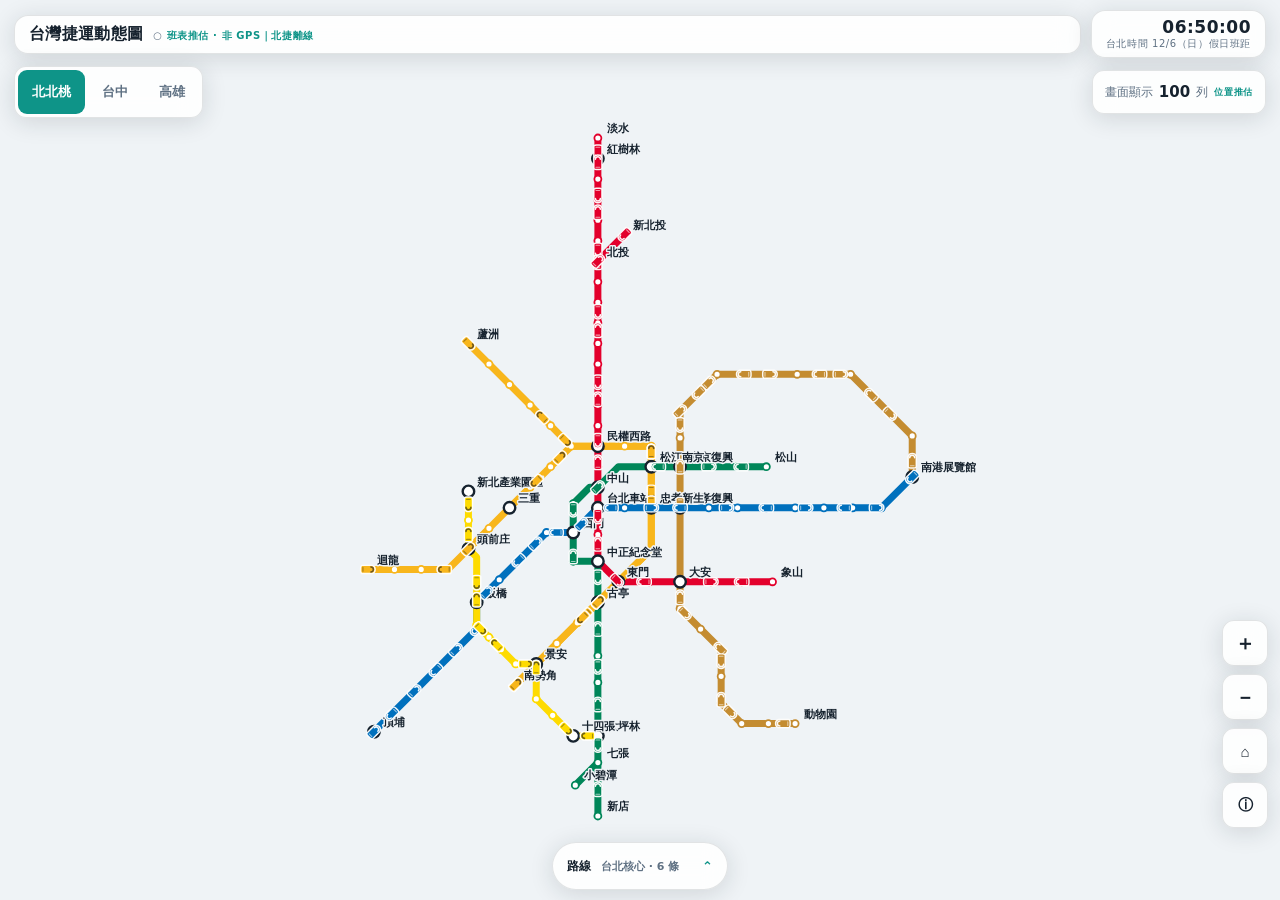
==== commit 8b5e6676: "fix: hide stale station arrival cues" ====
--- a/index.html
+++ b/index.html
@@ -969,7 +969,6 @@
 });
 const OFFICIAL_FRESH_MS = 120e3;
 const OFFICIAL_STALE_MS = 10 * 60e3;
-const OFFICIAL_ANCHOR_VISIBLE_MS = 45e3;
 const OFFICIAL_MAX_FUTURE_MS = 30e3;
 const OFFICIAL_MAX_BYTES = 64 * 1024;
 const OFFICIAL_MAX_OFFSET_SEC = 300;
@@ -1124,22 +1123,8 @@
   if (fetchAge <= OFFICIAL_STALE_MS) return "stale";
   return "offline";
 }
-function formatOfficialAge(atMs, nowMs = Date.now()) {
-  const sec = Math.max(0, Math.round((nowMs - atMs) / 1000));
-  if (sec < 5) return "剛更新";
-  if (sec < 60) return sec + "秒前";
-  return Math.round(sec / 60) + "分前";
-}
 function hasVisibleOfficialLine() {
   return [...OFFICIAL_LINE_IDS].some(lineId => lineVisible.get(lineId));
-}
-function officialEventIsVisible(event) {
-  const candidateLineIds = event.resolution.lineIds.length
-    ? event.resolution.lineIds
-    : [...(stationIndex.get("0|" + event.station)?.lineIds || [])];
-  return candidateLineIds.some(lineId =>
-    OFFICIAL_LINE_IDS.has(lineId) && lineVisible.get(lineId)
-  );
 }
 function updateOfficialBadge(nowMs = Date.now()) {
   const badge = document.getElementById("methodBadge");
@@ -1152,7 +1137,7 @@
   const status = officialFeedStatus(nowMs);
   if (status === "fresh") {
     badge.textContent = officialFeed.events.length
-      ? "融合推估 · 非 GPS｜北捷錨點 " + formatOfficialAge(officialFeed.latestEventAt, nowMs)
+      ? "融合推估 · 非 GPS｜北捷資料已連線"
       : "班表推估 · 非 GPS｜北捷已連線";
     badge.dataset.feedState = "fresh";
   } else if (status === "stale") {
@@ -1312,15 +1297,6 @@
   if (!officialFeed.url) return;
   refreshOfficialFeed().then(ok => scheduleOfficialFeed(ok ? 30e3 : 60e3));
 }
-function freshOfficialStationEvents(stationName, nowMs = Date.now()) {
-  if (officialFeedStatus(nowMs) !== "fresh") return [];
-  return officialFeed.events.filter(event =>
-    event.station === stationName &&
-    nowMs - event.atMs <= OFFICIAL_ANCHOR_VISIBLE_MS &&
-    officialEventIsVisible(event)
-  );
-}
-
 window.__MRT_OFFICIAL_TEST__ = Object.freeze({
   normalizeOfficialName,
   resolveOfficialStationName,
@@ -1559,34 +1535,6 @@
       ctx.fillStyle = isXfer || isTerminal ? themeTokens.ink : themeTokens.muted;
       ctx.strokeText(st.name, p.x + rX + 3, p.y - rX - 3);
       ctx.fillText(st.name, p.x + rX + 3, p.y - rX - 3);
-    }
-  }
-
-  // 官方快照只在最近進站車站留下逐漸淡出的靜態錨點環；
-  // 不循環閃爍，也不把事件列畫成另一批「真實列車」。
-  if (region === 0 && officialFeedStatus() === "fresh") {
-    const newestByStation = new Map();
-    const nowMs = Date.now();
-    for (const event of officialFeed.events) {
-      const ageMs = Math.max(0, nowMs - event.atMs);
-      if (ageMs > OFFICIAL_ANCHOR_VISIBLE_MS) continue;
-      if (!officialEventIsVisible(event)) continue;
-      const previous = newestByStation.get(event.station);
-      if (!previous || event.atMs > previous.atMs) newestByStation.set(event.station, event);
-    }
-    for (const event of newestByStation.values()) {
-      const st = stationIndex.get("0|" + event.station);
-      if (!st) continue;
-      const p = toScreen(st.pt);
-      if (p.x < -30 || p.x > W + 30 || p.y < -30 || p.y > H + 30) continue;
-      const fade = 1 - Math.max(0, Math.min(1, (nowMs - event.atMs) / OFFICIAL_ANCHOR_VISIBLE_MS));
-      ctx.beginPath();
-      ctx.arc(p.x, p.y, 9.5, 0, Math.PI * 2);
-      ctx.strokeStyle = themeTokens.accent;
-      ctx.globalAlpha = 0.78 * fade;
-      ctx.lineWidth = 2.2;
-      ctx.stroke();
-      ctx.globalAlpha = 1;
     }
   }
 
@@ -1763,8 +1711,7 @@
       ? "推估停靠 <b>" + pos.nextName + "</b> 中"
       : "推估下一站 <b>" + pos.nextName + "</b>・" + fmtEta(pos.secToNext) + "<br><span style='opacity:.75'>" + sv.svc.name + "・班距模型約 " + String(Math.floor(dep/60)%24).padStart(2,"0") + ":" + String(Math.floor(dep%60)).padStart(2,"0") + " 發車</span>";
     if (current.correction && Date.now() - current.correction.eventAt <= OFFICIAL_STALE_MS) {
-      meta += "<br><span style='color:var(--accent);font-weight:700'>已用官方進站錨點校正（" +
-        formatOfficialAge(current.correction.eventAt) + "）・站間位置仍為模型推估</span>";
+      meta += "<br><span style='color:var(--accent);font-weight:700'>已用近期官方進站資料校正・站間位置仍為模型推估</span>";
     }
     document.getElementById("popmeta").innerHTML = meta;
     pop.classList.add("show");
@@ -1775,13 +1722,7 @@
     chip.textContent = st.code;
     chip.style.background = "var(--muted)";
     document.getElementById("poptitle").textContent = st.name;
-    const arrivals = freshOfficialStationEvents(st.name);
-    let meta = "交會路線：" + [...st.lines].join("・");
-    if (arrivals.length) {
-      meta += "<br><span style='color:var(--accent);font-weight:700'>官方進站錨點：" +
-        arrivals.slice(0, 2).map(event => "往" + event.destination + "・" + formatOfficialAge(event.atMs)).join("／") +
-        "</span><br><span style='opacity:.75'>這是過去進站回報，不是到站倒數或 GPS 位置</span>";
-    }
+    const meta = "交會路線：" + [...st.lines].join("・");
     document.getElementById("popmeta").innerHTML = meta;
     pop.classList.add("show");
   }
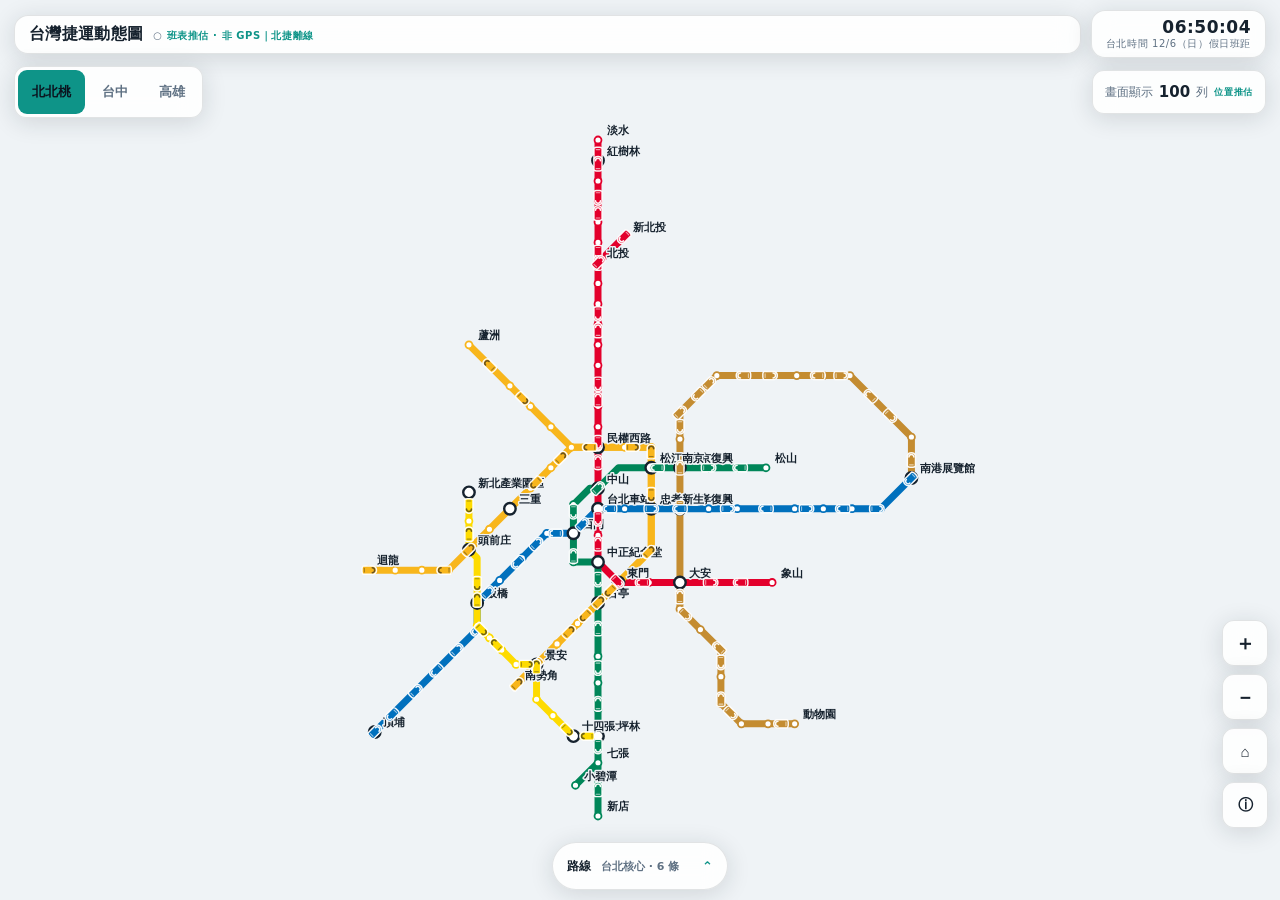
==== commit 650e1f38: "fix: correct MRT trip lifecycle and mobile layout" ====
--- a/index.html
+++ b/index.html
@@ -16,6 +16,8 @@
     --muted: #5F7183;
     --hairline: rgba(22, 34, 46, 0.12);
     --accent: #0E9488;
+    --on-accent: #0B141F;
+    --accent-text: #08766D;
     --halo: #EFF3F6;
     --shadow: 0 4px 24px rgba(22, 34, 46, 0.14);
   }
@@ -28,6 +30,7 @@
       --muted: #93A6B8;
       --hairline: rgba(233, 241, 248, 0.12);
       --accent: #35C3B0;
+      --accent-text: #35C3B0;
       --halo: #0B141F;
       --shadow: 0 4px 24px rgba(0, 0, 0, 0.45);
     }
@@ -40,6 +43,7 @@
     --muted: #5F7183;
     --hairline: rgba(22, 34, 46, 0.12);
     --accent: #0E9488;
+    --accent-text: #08766D;
     --halo: #EFF3F6;
     --shadow: 0 4px 24px rgba(22, 34, 46, 0.14);
   }
@@ -51,6 +55,7 @@
     --muted: #93A6B8;
     --hairline: rgba(233, 241, 248, 0.12);
     --accent: #35C3B0;
+    --accent-text: #35C3B0;
     --halo: #0B141F;
     --shadow: 0 4px 24px rgba(0, 0, 0, 0.45);
   }
@@ -179,7 +184,7 @@
   }
   .tabs button.on {
     background: var(--accent);
-    color: #fff;
+    color: var(--on-accent);
   }
   .tabs button:focus-visible, .iconbtn:focus-visible, .route-menu-btn:focus-visible,
   .route-row:focus-visible, .preset-btn:focus-visible, .sheet-close:focus-visible,
@@ -352,7 +357,7 @@
   .preset-btn.on {
     background: var(--accent);
     border-color: var(--accent);
-    color: #fff;
+    color: var(--on-accent);
   }
   .route-list {
     display: grid;
@@ -411,7 +416,7 @@
     border: 1px solid var(--hairline);
     border-radius: 13px;
     background: transparent;
-    color: var(--accent);
+    color: var(--accent-text);
     font: inherit;
     font-size: 13px;
     font-weight: 800;
@@ -443,7 +448,7 @@
     border: 0;
     border-radius: 12px;
     background: var(--accent);
-    color: #fff;
+    color: var(--on-accent);
     font: inherit;
     font-size: 13px;
     font-weight: 800;
@@ -471,7 +476,7 @@
     gap: 6px;
     font-size: 11px;
     font-weight: 800;
-    color: #fff;
+    color: var(--panel-solid);
     background: var(--c);
     border-radius: 6px;
     padding: 3px 8px;
@@ -524,7 +529,7 @@
     border: 0;
     border-radius: 12px;
     background: var(--accent);
-    color: #fff;
+    color: var(--on-accent);
     font: inherit;
     font-size: 14px;
     font-weight: 700;
@@ -532,7 +537,7 @@
   }
   .offbanner {
     position: absolute;
-    top: calc(112px + env(safe-area-inset-top));
+    top: calc(var(--topbar-bottom, 112px) + 8px);
     left: 50%;
     transform: translateX(-50%);
     background: var(--panel-solid);
@@ -577,6 +582,28 @@
     .statpill { padding-inline: 10px; gap: 4px; }
     .route-list { grid-template-columns: 1fr; }
   }
+  @media (max-width: 350px) {
+    .brand { overflow: hidden; }
+    .method-badge {
+      display: block;
+      width: 100%;
+      overflow: hidden;
+      text-overflow: ellipsis;
+      white-space: nowrap;
+    }
+    .method-badge::before { margin-right: 4px; }
+    .clockbox { flex: 0 0 auto; max-width: 108px; padding-inline: 7px; }
+    .clockbox .sub { max-width: 90px; }
+    .topbar .row2 { gap: 6px; }
+    .tabs { flex: 1; min-width: 0; }
+    .tabs button {
+      flex: 1 1 0;
+      min-width: 0;
+      padding-inline: 6px;
+      white-space: nowrap;
+    }
+    .statpill { flex: 0 0 auto; padding-inline: 8px; }
+  }
 </style>
 </head>
 <body>
@@ -654,8 +681,8 @@
     <p><b>所有車點仍是融合位置推估，不是逐車 GPS。</b> 北捷文湖、淡水信義、松山新店、中和新蘆與板南線會每 30 秒讀取官方「列車進入月台」快照；只在路線、方向、終點與既有推估班次都能唯一判定時，才用官方進站錨點校正車點。校正只會讓列車減速或加速收斂，不會倒退或瞬移。文湖、紅、綠、橘、藍與環狀線的站間行駛／停靠秒數採北捷官方資料；資料延遲、歧義或中斷時則保留公開班距模型。官方免費資料沒有列車編號、完整列車清單或站間座標，因此不能當成逐車連續定位，仍可能不反映臨時延誤、停駛、加班車或交路調度。路線圖採「標準路網圖」式示意排版，非地理實際位置。</p>
     <p><b>涵蓋路網（2026-07 營運中路段）</b></p>
     <ul>
-      <li>台北捷運：文湖、淡水信義（含新北投支線）、松山新店（含小碧潭支線）、中和新蘆（蘆洲／迴龍雙分支）、板南、環狀線</li>
-      <li>新北捷運：三鶯線（2026-06-30 通車，試營運期間僅 10:00–20:00 行駛）、淡海輕軌綠山線／藍海線（紅樹林—崁頂／漁人碼頭，共用路段兩線交錯）、安坑輕軌（雙城—十四張）</li>
+      <li>台北捷運：文湖、淡水信義（含新北投支線）、松山新店（含小碧潭支線）、中和新蘆（蘆洲／迴龍雙分支）、板南</li>
+      <li>新北捷運：環狀線、三鶯線（2026-06-30 至 08-31 試營運：10:00–20:00，尖峰約 6 分、其餘約 8 分）、淡海輕軌綠山線／藍海線（紅樹林—崁頂／漁人碼頭，共用路段兩線交錯）、安坑輕軌（雙城—十四張）</li>
       <li>桃園機場捷運（台北車站—老街溪，以普通車班距模擬）</li>
       <li>台中捷運綠線（北屯總站—高鐵台中站）</li>
       <li>高雄捷運紅線（小港—岡山）、橘線、環狀輕軌（全環）</li>
@@ -723,7 +750,8 @@
    { name:"七張—小碧潭", hw:{fd:365,ld:1435,pk:10,op:12,lt:15,hl:12,dw:25,v:24}, st:[
      ["G03","七張",24.9752,121.5432,10,30.4],["G03A","小碧潭",24.9718,121.5299,8.9,31.5]]}]},
  { id:"o", region:0, name:"中和新蘆線", color:"#F8B61C", svc:[
-   { name:"南勢角—迴龍", hw:{fd:360,ld:1440,pk:6,op:10,lt:12,hl:10,dw:25,v:32},
+    { name:"南勢角—迴龍", departureGroup:"o-common", departureOrder:0,
+      hw:{fd:360,ld:1440,pk:6,op:10,lt:12,hl:10,dw:25,v:32},
      vias:{5:[[12.6,20]]}, st:[
      ["O01","南勢角",24.9899,121.5088,6,26.6],["O02","景安",24.9938,121.5045,7,25.6],["O03","永安市場",25.0025,121.5111,8,24.6],
      ["O04","頂溪",25.0138,121.5155,9,23.6],["O05","古亭",25.0261,121.5228,10,22.6],["O06","東門",25.0339,121.5288,11,21.6],
@@ -732,7 +760,8 @@
      ["O13","台北橋",25.0632,121.5005,7.7,16],["O14","菜寮",25.0602,121.4925,6.7,17],["O15","三重",25.0558,121.4847,5.7,18],
      ["O16","先嗇宮",25.0466,121.4718,4.7,19],["O17","頭前庄",25.0398,121.4600,3.7,20],["O18","新莊",25.0362,121.4525,2.7,21],
      ["O19","輔大",25.0328,121.4354,1.4,21],["O20","丹鳳",25.0290,121.4222,0.1,21],["O21","迴龍",25.0225,121.4113,-1.2,21]]},
-   { name:"南勢角—蘆洲", hw:{fd:360,ld:1440,pk:6,op:10,lt:12,hl:10,dw:25,v:32},
+    { name:"南勢角—蘆洲", departureGroup:"o-common", departureOrder:1,
+      hw:{fd:360,ld:1440,pk:6,op:10,lt:12,hl:10,dw:25,v:32},
      vias:{5:[[12.6,20]]}, st:[
      ["O01","南勢角",24.9899,121.5088,6,26.6],["O02","景安",24.9938,121.5045,7,25.6],["O03","永安市場",25.0025,121.5111,8,24.6],
      ["O04","頂溪",25.0138,121.5155,9,23.6],["O05","古亭",25.0261,121.5228,10,22.6],["O06","東門",25.0339,121.5288,11,21.6],
@@ -751,7 +780,8 @@
      ["BL19","永春",25.0409,121.5766,19.6,18],["BL20","後山埤",25.0450,121.5827,21,18],["BL21","昆陽",25.0505,121.5934,22.4,18],
      ["BL22","南港",25.0521,121.6067,23.8,18],["BL23","南港展覽館",25.0553,121.6174,25.3,16.5]]}]},
  { id:"lb", region:0, name:"三鶯線", color:"#54C0E8", svc:[
-   { name:"頂埔—鶯桃福德（試營運）", hw:{fd:600,ld:1200,pk:10,op:12,lt:12,hl:10,dw:25,v:33}, st:[
+    // 新北捷運 2026-06-30 至 08-31 試營運公告：17:30–19:30 約 6 分，其餘約 8 分。
+    { name:"頂埔—鶯桃福德（試營運）", hw:{fd:600,ld:1200,pk:6,op:8,lt:8,hl:8,pkWindows:[[17.5,19.5]],dw:25,v:33}, st:[
      ["LB01","頂埔",24.9602,121.4201,-0.9,28.9],["LB02","媽祖田",24.9482,121.4085,-1.9,29.9],["LB03","長壽山",24.9403,121.3965,-2.9,30.9],
      ["LB04","橫溪",24.9345,121.3855,-3.9,31.9],["LB05","龍埔",24.9328,121.3752,-5.2,31.9],["LB06","三峽",24.9350,121.3690,-6.5,31.9],
      ["LB07","台北大學",24.9425,121.3672,-7.8,31.9],["LB08","鶯歌車站",24.9540,121.3543,-9.1,31.9],["LB09","陶瓷老街",24.9495,121.3468,-10.1,30.9],
@@ -928,14 +958,15 @@
 }
 
 /* ================= 台北時間與時刻表 ================= */
-function taipeiNow() {
-  const t = Date.now() + 8 * 3600e3;   // 台灣固定 UTC+8、無夏令時間
+function taipeiNow(nowMs = Date.now()) {
+  const t = nowMs + 8 * 3600e3;   // 台灣固定 UTC+8、無夏令時間
   const d = new Date(t);
   const min = d.getUTCHours() * 60 + d.getUTCMinutes() + d.getUTCSeconds() / 60 + d.getUTCMilliseconds() / 60000;
   let svcMin = min, dow = d.getUTCDay();
   if (min < 180) { svcMin += 1440; dow = (dow + 6) % 7; } // 凌晨 3 點前算前一營運日
+  const serviceDayMs = min < 180 ? t - 86400e3 : t;
   const isHol = (dow === 0 || dow === 6);
-  return { min, svcMin, isHol,
+  return { min, svcMin, isHol, serviceDayKey:formatServiceDayKey(new Date(serviceDayMs)),
     hh: d.getUTCHours(), mm: d.getUTCMinutes(), ss: d.getUTCSeconds(),
     dateStr: (d.getUTCMonth()+1) + "/" + d.getUTCDate(),
     dowStr: "日一二三四五六"[d.getUTCDay()] };
@@ -944,13 +975,40 @@
   if (tMin >= 1380) return hw.lt;                 // 23:00 後
   if (isHol) return hw.hl;
   const h = tMin / 60;
-  if ((h >= 7 && h < 9) || (h >= 17 && h < 19.5)) return hw.pk;
+  const peakWindows = hw.pkWindows || [[7, 9], [17, 19.5]];
+  if (peakWindows.some(([start, end]) => h >= start && h < end)) return hw.pk;
   return hw.op;
 }
 const schedCache = new Map();
+function buildDepartureGroup(group, isHol) {
+  const members = services
+    .filter(item => item.svc.departureGroup === group)
+    .sort((a, b) => (a.svc.departureOrder || 0) - (b.svc.departureOrder || 0));
+  if (!members.length) return;
+  const lists = new Map(members.map(member => [member, []]));
+  let t = Math.min(...members.map(member => member.svc.hw.fd));
+  const last = Math.max(...members.map(member => member.svc.hw.ld));
+  let turn = 0;
+  while (t <= last) {
+    const member = members[turn % members.length];
+    const hw = member.svc.hw;
+    if (t >= hw.fd && t <= hw.ld) lists.get(member).push(t);
+    const branchHeadway = headwayAt(hw, t, isHol);
+    t += branchHeadway / members.length;
+    turn++;
+  }
+  for (const member of members) {
+    const key = services.indexOf(member) + "|" + (isHol ? "H" : "W");
+    schedCache.set(key, lists.get(member));
+  }
+}
 function departures(sv, isHol) {
   const key = services.indexOf(sv) + "|" + (isHol ? "H" : "W");
   if (schedCache.has(key)) return schedCache.get(key);
+  if (sv.svc.departureGroup) {
+    buildDepartureGroup(sv.svc.departureGroup, isHol);
+    return schedCache.get(key) || [];
+  }
   const hw = sv.svc.hw, list = [];
   let t = hw.fd;
   while (t <= hw.ld) { list.push(t); t += headwayAt(hw, t, isHol); }
@@ -963,15 +1021,17 @@
    事件只用來校正能唯一辨識的既有模擬班次；任何失敗都保留原模擬。 */
 const OFFICIAL_LINE_IDS = new Set(["br", "r", "g", "o", "bl"]);
 const OFFICIAL_SHORT_TURN_TERMINALS = Object.freeze({
-  "r|大安": 23,
-  "g|台電大樓": 11,
-  "bl|亞東醫院": 4
+  "r|大安": Object.freeze({ index:23, inboundDir:0 }),
+  "r|北投": Object.freeze({ index:6, inboundDir:1 }),
+  "g|台電大樓": Object.freeze({ index:11, inboundDir:0 }),
+  "bl|亞東醫院": Object.freeze({ index:4, inboundDir:1 })
 });
 const OFFICIAL_FRESH_MS = 120e3;
 const OFFICIAL_STALE_MS = 10 * 60e3;
 const OFFICIAL_MAX_FUTURE_MS = 30e3;
 const OFFICIAL_MAX_BYTES = 64 * 1024;
 const OFFICIAL_MAX_OFFSET_SEC = 300;
+const OFFICIAL_CORRECTION_MAX_AGE_MS = 3 * 3600e3;
 const CORRECTION_MIN_SPEED = 0.25;
 const CORRECTION_MAX_SPEED = 2;
 const CORRECTION_MIN_DURATION_MS = 15e3;
@@ -1040,12 +1100,20 @@
   }
   return { events, inputCount: rows.length, fetchedAtMs };
 }
+function formatServiceDayKey(d) {
+  return String(d.getUTCFullYear()) + "-" +
+    String(d.getUTCMonth() + 1).padStart(2, "0") + "-" +
+    String(d.getUTCDate()).padStart(2, "0");
+}
 function serviceClockAt(ms) {
-  const d = new Date(ms + 8 * 3600e3);
+  const taipeiMs = ms + 8 * 3600e3;
+  const d = new Date(taipeiMs);
   let svcSec = d.getUTCHours() * 3600 + d.getUTCMinutes() * 60 + d.getUTCSeconds();
   let dow = d.getUTCDay();
-  if (svcSec < 3 * 3600) { svcSec += 24 * 3600; dow = (dow + 6) % 7; }
-  return { svcSec, isHol: dow === 0 || dow === 6 };
+  const rollsBack = svcSec < 3 * 3600;
+  if (rollsBack) { svcSec += 24 * 3600; dow = (dow + 6) % 7; }
+  const serviceDay = new Date(rollsBack ? taipeiMs - 86400e3 : taipeiMs);
+  return { svcSec, isHol: dow === 0 || dow === 6, serviceDayKey:formatServiceDayKey(serviceDay) };
 }
 /* official-feed:pure:end */
 
@@ -1061,31 +1129,40 @@
     if (sv.line.region !== 0 || !OFFICIAL_LINE_IDS.has(sv.line.id)) continue;
     const stationIdx = sv.st.findIndex(st => st[1] === event.station);
     const destinationIdx = sv.st.findIndex(st => st[1] === event.destination);
-    const shortTerminalIdx = OFFICIAL_SHORT_TURN_TERMINALS[sv.line.id + "|" + event.destination];
     if (stationIdx < 0 || destinationIdx < 0) continue;
-    const targetIdx = shortTerminalIdx == null ? destinationIdx : shortTerminalIdx;
+    const shortTurn = OFFICIAL_SHORT_TURN_TERMINALS[sv.line.id + "|" + event.destination] || null;
+    if (shortTurn && (shortTurn.index >= sv.n || sv.st[shortTurn.index][1] !== event.destination)) continue;
+    const shortTerminalIdx = shortTurn ? shortTurn.index : null;
+    const targetIdx = shortTurn ? shortTurn.index : destinationIdx;
     let dir;
-    if (stationIdx === targetIdx) {
+    if (shortTurn) {
+      dir = shortTurn.inboundDir;
+      const approachesTarget = stationIdx === targetIdx ||
+        (dir === 0 ? stationIdx < targetIdx : stationIdx > targetIdx);
+      if (!approachesTarget) continue;
+    } else if (stationIdx === targetIdx) {
       if (targetIdx === 0) dir = 1;
-      else if (targetIdx === sv.n - 1 || shortTerminalIdx != null) dir = 0;
+      else if (targetIdx === sv.n - 1) dir = 0;
       else continue;
     } else {
       dir = targetIdx > stationIdx ? 0 : 1;
     }
     const terminal = dir === 0 ? sv.terminalB : sv.terminalA;
-    if (shortTerminalIdx == null && event.destination !== terminal) continue;
-    if (shortTerminalIdx != null && stationIdx !== targetIdx &&
-        ((dir === 0 && stationIdx > targetIdx) || (dir === 1 && stationIdx < targetIdx))) continue;
+    if (!shortTurn && event.destination !== terminal) continue;
     const routeIdx = dir === 0 ? stationIdx : sv.n - 1 - stationIdx;
     const dep = dir === 0 ? sv.depFwd : sv.depRev;
     const dwellAfter = dir === 0 ? sv.dwellFwd : sv.dwellRev;
     const arrivalElapsedSec = routeIdx === 0
       ? 0
       : dep[routeIdx] - dwellAfter[routeIdx - 1];
-    const shortDurationSec = shortTerminalIdx == null || routeIdx >= dep.length - 1
+    const targetRouteIdx = dir === 0 ? targetIdx : sv.n - 1 - targetIdx;
+    const shortDurationSec = !shortTurn || targetRouteIdx <= 0
       ? 0
-      : dep[(dir === 0 ? shortTerminalIdx : sv.n - 1 - shortTerminalIdx) + 1] - 0.01;
-    candidates.push({ sv, dir, arrivalElapsedSec, shortTerminalIdx, shortDurationSec });
+      : dep[targetRouteIdx] - 0.01;
+    candidates.push({
+      sv, dir, arrivalElapsedSec, shortTerminalIdx, shortDurationSec,
+      shortTerminalName:shortTurn ? event.destination : ""
+    });
   }
   return {
     candidates,
@@ -1136,9 +1213,9 @@
   }
   const status = officialFeedStatus(nowMs);
   if (status === "fresh") {
-    badge.textContent = officialFeed.events.length
-      ? "融合推估 · 非 GPS｜北捷資料已連線"
-      : "班表推估 · 非 GPS｜北捷已連線";
+    badge.textContent = hasRecentOfficialCorrection(nowMs)
+      ? "融合推估 · 非 GPS｜北捷進站事件正常"
+      : "班表推估 · 非 GPS｜北捷進站事件正常";
     badge.dataset.feedState = "fresh";
   } else if (status === "stale") {
     badge.textContent = "班表推估 · 非 GPS｜北捷延遲";
@@ -1151,8 +1228,32 @@
     badge.dataset.feedState = "offline";
   }
 }
-function officialTrainKey(sv, dir, dep) {
-  return sv.serviceId + "|" + dir + "|" + Math.round(dep * 60);
+function officialTrainKey(sv, dir, dep, serviceDayKey = serviceClockAt(Date.now()).serviceDayKey) {
+  return serviceDayKey + "|" + sv.serviceId + "|" + dir + "|" + Math.round(dep * 60);
+}
+function usableOfficialCorrection(trainKey, serviceDayKey, nowMs = Date.now()) {
+  const entry = officialFeed.corrections.get(trainKey) || null;
+  if (!entry || entry.serviceDayKey !== serviceDayKey ||
+      nowMs - entry.eventAt > OFFICIAL_CORRECTION_MAX_AGE_MS ||
+      entry.eventAt - nowMs > OFFICIAL_MAX_FUTURE_MS) return null;
+  return entry;
+}
+function hasRecentOfficialCorrection(nowMs = Date.now()) {
+  const clock = serviceClockAt(nowMs);
+  const tnow = { svcMin:clock.svcSec / 60, isHol:clock.isHol, serviceDayKey:clock.serviceDayKey };
+  for (const [trainKey, candidate] of officialFeed.corrections) {
+    if (!candidate.lineId || !lineVisible.get(candidate.lineId)) continue;
+    const entry = usableOfficialCorrection(trainKey, clock.serviceDayKey, nowMs);
+    if (!entry || nowMs - entry.eventAt > OFFICIAL_FRESH_MS) continue;
+    const sv = services.find(item => item.serviceId === entry.serviceId);
+    if (!sv || !Number.isFinite(entry.dep) || (entry.dir !== 0 && entry.dir !== 1)) continue;
+    const rawElapsedSec = (tnow.svcMin - entry.dep) * 60;
+    const fullDurationSec = entry.dir === 0 ? sv.durFwd : sv.durRev;
+    if (rawElapsedSec < 0 || rawElapsedSec > fullDurationSec) continue;
+    const current = trainPositionAt(sv, entry.dir, entry.dep, tnow, nowMs);
+    if (current && current.correction === entry) return true;
+  }
+  return false;
 }
 function correctionOffset(entry, nowMs = Date.now()) {
   if (!entry) return 0;
@@ -1181,7 +1282,7 @@
   for (const dep of deps) {
     const rawElapsedSec = clock.svcSec - dep * 60;
     if (rawElapsedSec < -300 || rawElapsedSec > durationSec + 300) continue;
-    const trainKey = officialTrainKey(sv, dir, dep);
+    const trainKey = officialTrainKey(sv, dir, dep, clock.serviceDayKey);
     if (assignedKeys.has(trainKey)) continue;
     const existing = officialFeed.corrections.get(trainKey);
     const score = Math.abs(rawElapsedSec - correctionOffset(existing, event.atMs) - arrivalElapsedSec);
@@ -1199,6 +1300,12 @@
     ),
     shortTerminalIdx: resolved.shortTerminalIdx,
     shortDurationSec: resolved.shortDurationSec,
+    shortTerminalName: resolved.shortTerminalName,
+    lineId: sv.line.id,
+    serviceId: sv.serviceId,
+    dir,
+    dep: best.dep,
+    serviceDayKey: clock.serviceDayKey,
     nowMs
   };
 }
@@ -1207,7 +1314,7 @@
     if (nowMs - atMs > OFFICIAL_STALE_MS) officialFeed.seen.delete(key);
   }
   for (const [key, entry] of officialFeed.corrections) {
-    if (nowMs - entry.eventAt > 3 * 3600e3) officialFeed.corrections.delete(key);
+    if (nowMs - entry.eventAt > OFFICIAL_CORRECTION_MAX_AGE_MS) officialFeed.corrections.delete(key);
   }
   const assignedKeys = new Set();
   const orderedEvents = events.slice().sort((a, b) => {
@@ -1238,8 +1345,14 @@
       eventAt: event.atMs,
       station: event.station,
       destination: event.destination,
+      lineId: matched.lineId,
+      serviceId: matched.serviceId,
+      dir: matched.dir,
+      dep: matched.dep,
+      serviceDayKey: matched.serviceDayKey,
       shortTerminalIdx: matched.shortTerminalIdx,
-      shortDurationSec: matched.shortDurationSec
+      shortDurationSec: matched.shortDurationSec,
+      shortTerminalName: matched.shortTerminalName
     });
   }
 }
@@ -1359,23 +1472,27 @@
   };
 }
 function trainPositionAt(sv, dir, dep, tnow, nowMs = Date.now()) {
-  const trainKey = officialTrainKey(sv, dir, dep);
-  const correction = officialFeed.corrections.get(trainKey) || null;
+  const serviceDayKey = tnow.serviceDayKey || serviceClockAt(nowMs).serviceDayKey;
+  const trainKey = officialTrainKey(sv, dir, dep, serviceDayKey);
+  const correction = usableOfficialCorrection(trainKey, serviceDayKey, nowMs);
   const rawElapsedSec = (tnow.svcMin - dep) * 60;
   const fullDurationSec = dir === 0 ? sv.durFwd : sv.durRev;
   const durationSec = correction && correction.shortDurationSec
     ? Math.min(fullDurationSec, correction.shortDurationSec)
     : fullDurationSec;
-  const elapsedSec = Math.max(0, Math.min(
-    durationSec,
-    rawElapsedSec - correctionOffset(correction, nowMs)
-  ));
+  const correctedElapsedSec = rawElapsedSec - correctionOffset(correction, nowMs);
+  if (correction && correction.shortDurationSec && correctedElapsedSec > durationSec) return null;
+  const elapsedSec = Math.max(0, Math.min(durationSec, correctedElapsedSec));
   const pos = tripPos(sv, dir, elapsedSec);
+  const shortTerminalName = correction && (correction.shortTerminalName ||
+    (correction.shortTerminalIdx != null ? correction.destination : ""));
+  if (pos && shortTerminalName) pos.destName = shortTerminalName;
   return pos ? { pos, correction, trainKey, elapsedSec } : null;
 }
-function activeTrains(region, tnow) {
+function activeTrains(region, tnow, nowMs = Date.now()) {
   const out = [];
-  const nowMs = Date.now();
+  const serviceDayKey = tnow.serviceDayKey || serviceClockAt(nowMs).serviceDayKey;
+  const serviceNow = tnow.serviceDayKey ? tnow : { ...tnow, serviceDayKey };
   for (const sv of services) {
     if (sv.line.region !== region || !lineVisible.get(sv.line.id)) continue;
     const deps = departures(sv, tnow.isHol);
@@ -1384,9 +1501,10 @@
       for (const dm of deps) {
         if (tnow.svcMin < dm) break;
         if (tnow.svcMin > dm + dur) continue;
-        const current = trainPositionAt(sv, dir, dm, tnow, nowMs);
+        const current = trainPositionAt(sv, dir, dm, serviceNow, nowMs);
         if (current) out.push({
           sv, dir, dep: dm, pos: current.pos,
+          serviceDayKey, trainKey: current.trainKey,
           officialCorrection: current.correction
         });
       }
@@ -1437,7 +1555,9 @@
 function fitRegion() {
   const b = visibleBounds(region);
   const sidePad = W <= 560 ? 30 : 50;
-  const topPad = W <= 560 ? 128 : 138;
+  const topbarBottom = document.querySelector?.(".topbar")?.getBoundingClientRect?.().bottom;
+  const topPad = Number.isFinite(topbarBottom) ? Math.ceil(topbarBottom + 12) : (W <= 560 ? 128 : 138);
+  document.documentElement.style.setProperty("--topbar-bottom", Math.ceil(topPad - 12) + "px");
   const bottomPad = W <= 560 ? 78 : 84;
   const usableH = Math.max(140, H - topPad - bottomPad);
   const s = Math.min((W - sidePad*2) / Math.max(1, b.x1 - b.x0), usableH / Math.max(1, b.y1 - b.y0));
@@ -1545,7 +1665,8 @@
   for (const tr of trains) {
     const p = toScreen(tr.pos);
     if (p.x < -24 || p.x > W+24 || p.y < -24 || p.y > H+24) { drawnTrains.push({ ...tr, sx:-999, sy:-999 }); continue; }
-    const isSel = selected && selected.type === "train" && selected.sv === tr.sv && selected.dir === tr.dir && selected.dep === tr.dep;
+    const isSel = selected && selected.type === "train" && selected.sv === tr.sv &&
+      selected.dir === tr.dir && selected.dep === tr.dep && selected.serviceDayKey === tr.serviceDayKey;
     const k = isSel ? kBase * 1.3 : kBase;
     const ang = Math.atan2(tr.pos.hy, tr.pos.hx);
     ctx.save();
@@ -1668,7 +1789,10 @@
   let best = null, bd = 22;
   for (const tr of drawnTrains) {
     const d = Math.hypot(tr.sx - x, tr.sy - y);
-    if (d < bd) { bd = d; best = { type:"train", sv:tr.sv, dir:tr.dir, dep:tr.dep }; }
+    if (d < bd) {
+      bd = d;
+      best = { type:"train", sv:tr.sv, dir:tr.dir, dep:tr.dep, serviceDayKey:tr.serviceDayKey };
+    }
   }
   if (!best) {
     bd = 22;
@@ -1693,6 +1817,11 @@
   if (!selected) return;
   if (selected.type === "train") {
     const { sv, dir, dep } = selected;
+    if (selected.serviceDayKey && selected.serviceDayKey !== tnow.serviceDayKey) {
+      selected = null;
+      pop.classList.remove("show");
+      return;
+    }
     const rawElapsedSec = (tnow.svcMin - dep) * 60;
     const durationSec = dir === 0 ? sv.durFwd : sv.durRev;
     if (rawElapsedSec < 0 || rawElapsedSec > durationSec) {
@@ -1706,6 +1835,7 @@
     const chip = document.getElementById("popline");
     chip.textContent = sv.line.name;
     chip.style.background = sv.line.color;
+    chip.style.color = hexLuma(sv.line.color) > 0.4 ? "#16222E" : "#FFFFFF";
     document.getElementById("poptitle").textContent = "往 " + pos.destName;
     let meta = pos.atStation
       ? "推估停靠 <b>" + pos.nextName + "</b> 中"
@@ -1721,6 +1851,7 @@
     const chip = document.getElementById("popline");
     chip.textContent = st.code;
     chip.style.background = "var(--muted)";
+    chip.style.color = "";
     document.getElementById("poptitle").textContent = st.name;
     const meta = "交會路線：" + [...st.lines].join("・");
     document.getElementById("popmeta").innerHTML = meta;
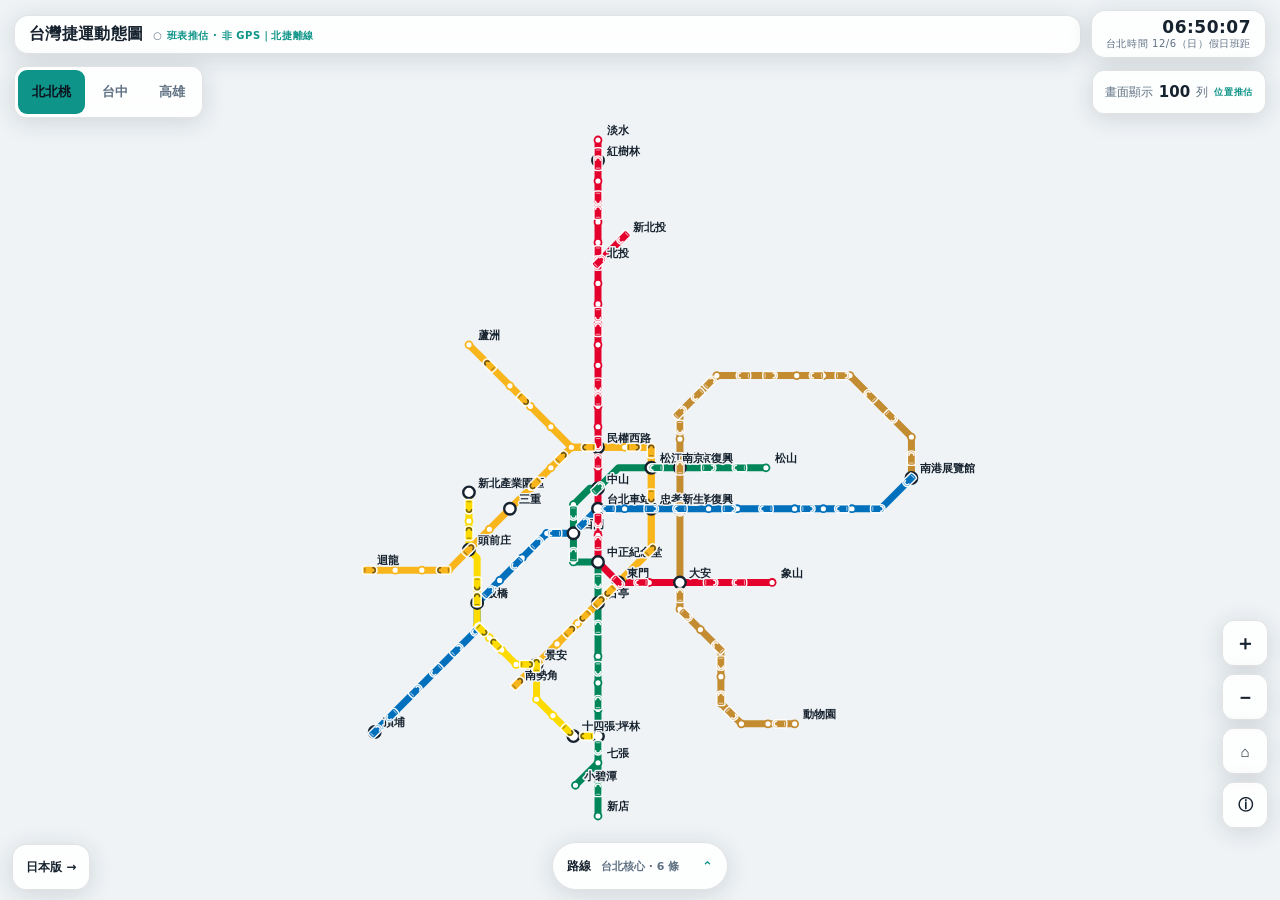
==== commit bf0a58d6: "feat: expand Japan metro network and align UI" ====
--- a/index.html
+++ b/index.html
@@ -256,6 +256,26 @@
     z-index: 10;
     pointer-events: none;
   }
+  .country-switch {
+    position: absolute;
+    z-index: 10;
+    left: 12px;
+    bottom: calc(10px + env(safe-area-inset-bottom));
+    min-height: 46px;
+    display: inline-flex;
+    align-items: center;
+    padding: 7px 13px;
+    border: 1px solid var(--hairline);
+    border-radius: 14px;
+    background: var(--panel);
+    -webkit-backdrop-filter: blur(12px);
+    backdrop-filter: blur(12px);
+    box-shadow: var(--shadow);
+    color: var(--ink);
+    font-size: 12px;
+    font-weight: 800;
+    text-decoration: none;
+  }
   .route-menu-btn {
     appearance: none;
     border: 1px solid var(--hairline);
@@ -284,6 +304,19 @@
     color: var(--muted);
     font-size: 11px;
   }
+  @media (max-width: 350px) {
+    .country-switch {
+      width: 46px;
+      overflow: hidden;
+      color: transparent;
+      font-size: 0;
+    }
+    .country-switch::before {
+      content: "→";
+      color: var(--ink);
+      font-size: 14px;
+    }
+  }
   .route-menu-btn .chevron {
     color: var(--accent);
     font-size: 13px;
@@ -639,6 +672,8 @@
   <button class="iconbtn" id="zfit" aria-label="回到全圖" style="font-size:15px">⌂</button>
   <button class="iconbtn" id="info" aria-label="說明" style="font-size:15px">ⓘ</button>
 </div>
+
+<a class="country-switch" href="./japan/" aria-label="前往日本地鐵動態圖">日本版 →</a>
 
 <div class="routebar">
   <button class="route-menu-btn" id="routeMenuBtn" aria-haspopup="dialog" aria-controls="routeSheet" aria-expanded="false">
